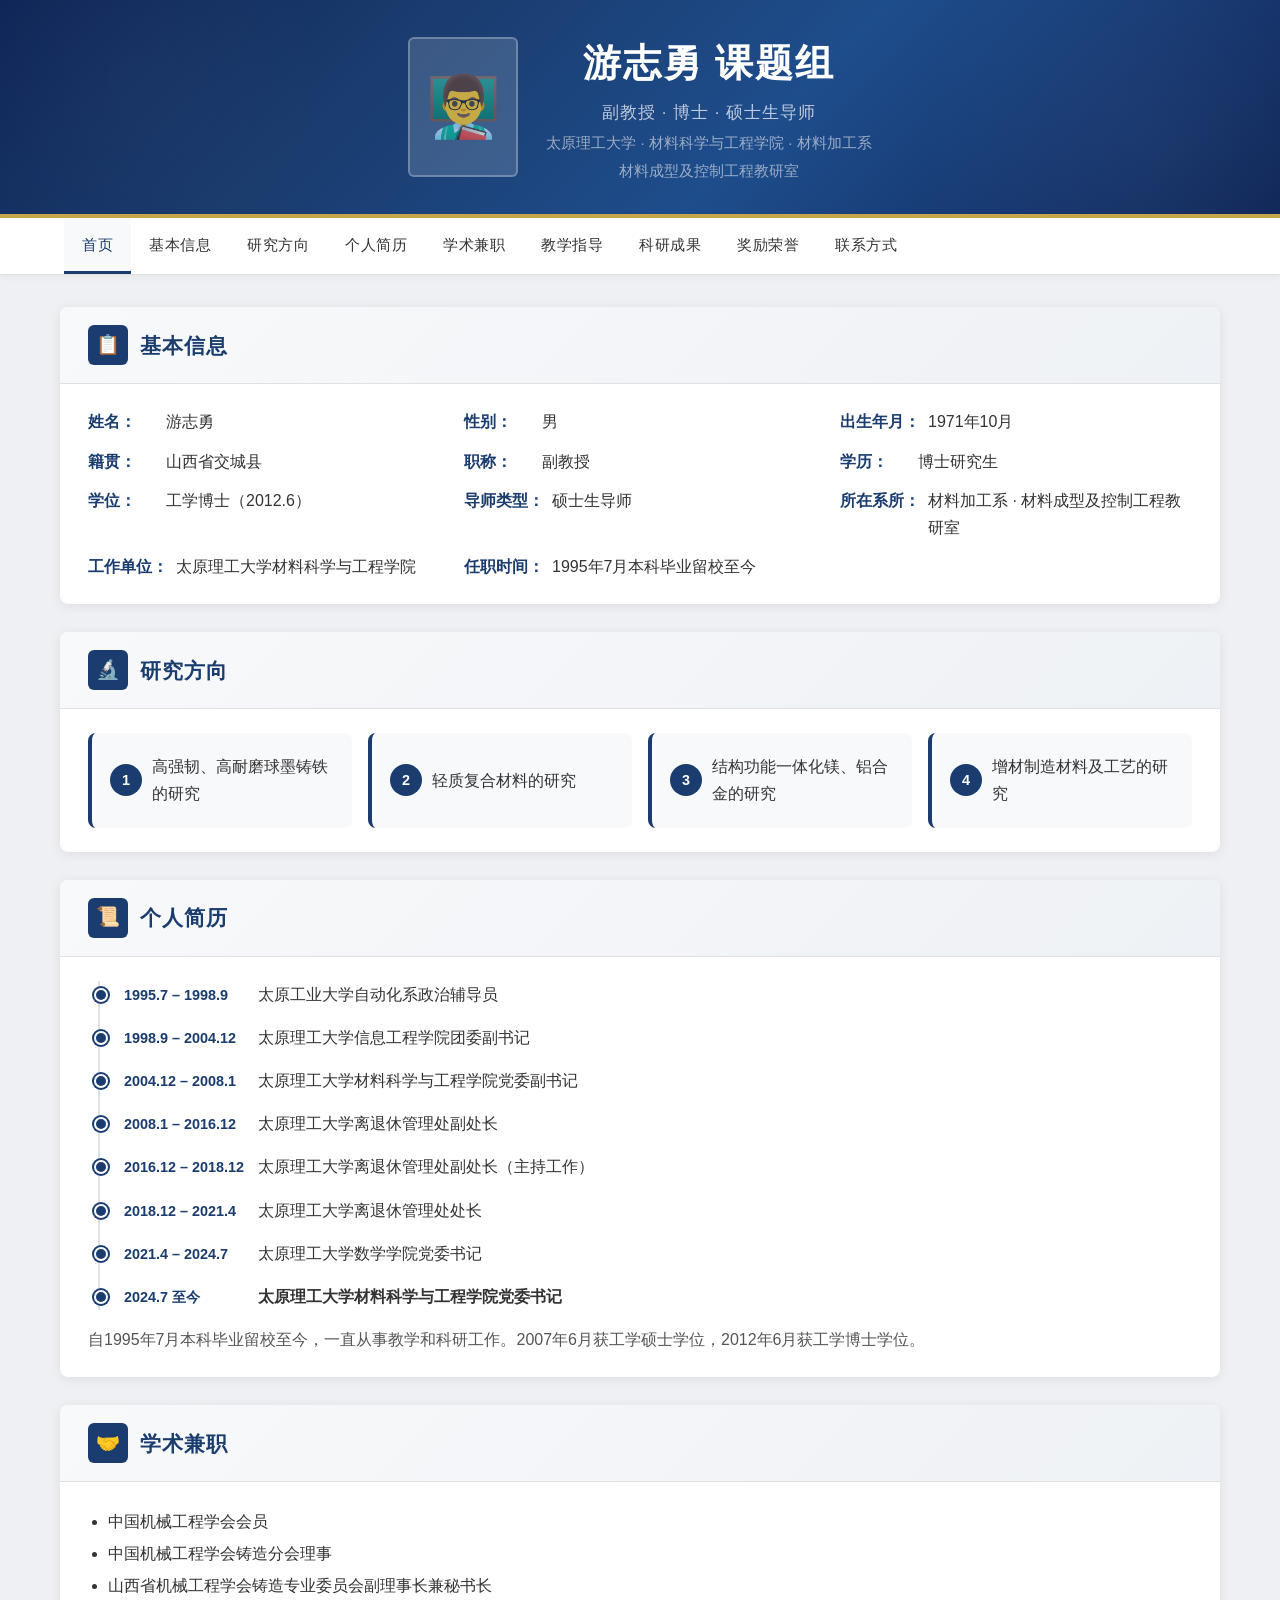
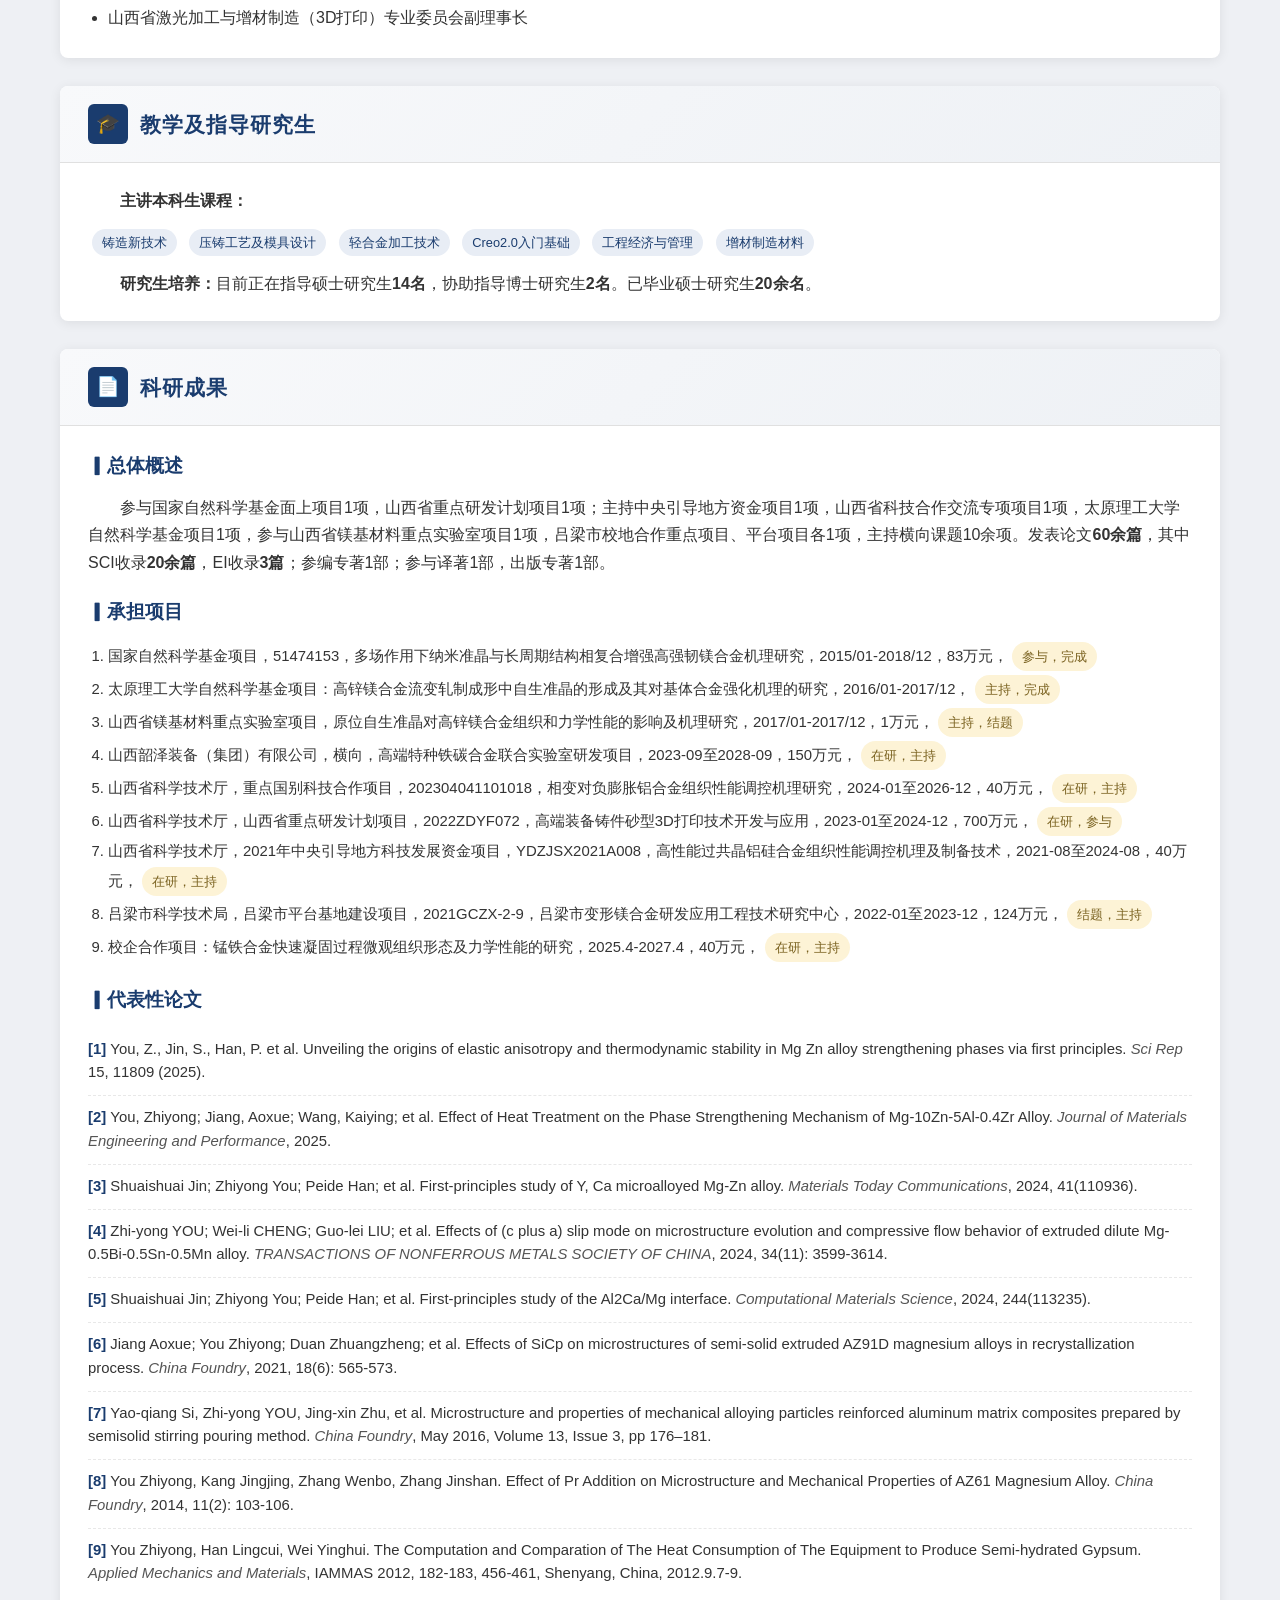
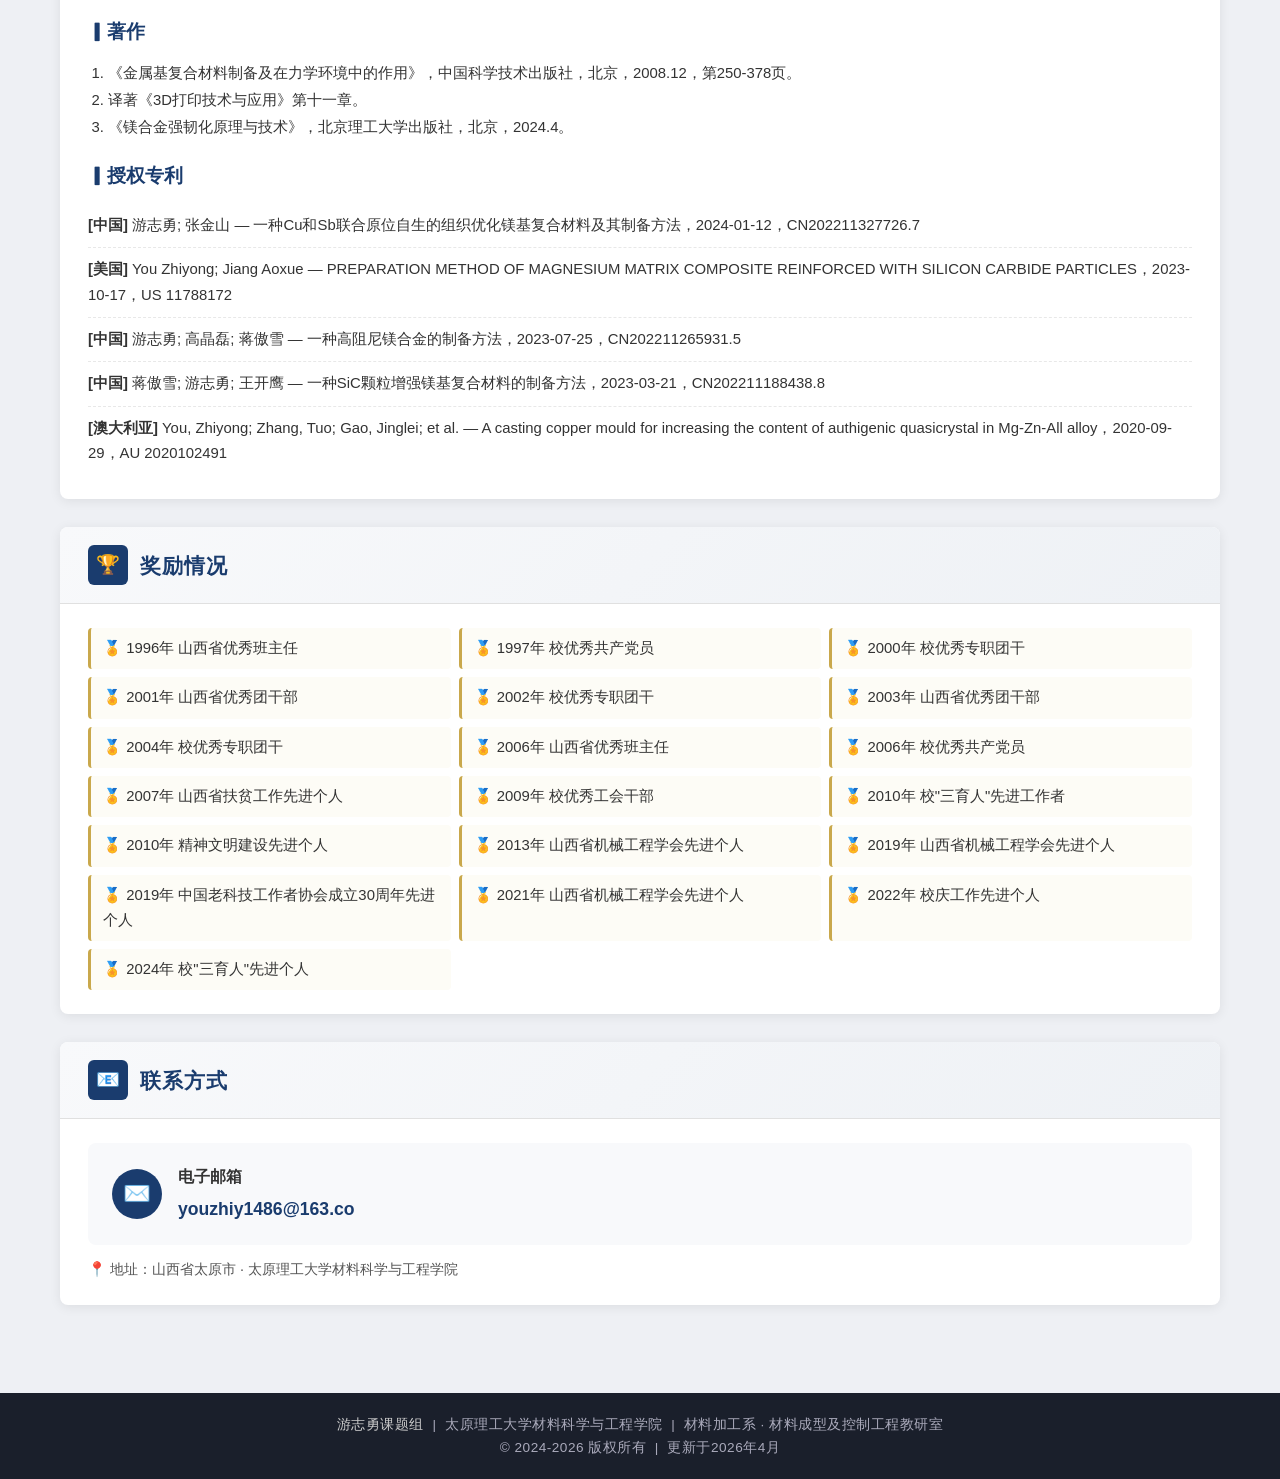
==== index.html @ 10d96816 "Create index.html" ====
<!DOCTYPE html>
<html lang="zh-CN">
<head>
    <meta charset="UTF-8">
    <meta name="viewport" content="width=device-width, initial-scale=1.0">
    <title>游志勇课题组 - 太原理工大学材料科学与工程学院</title>
    <style>
        :root {
            --primary: #1a3c6e;
            --primary-light: #2a5298;
            --accent: #c9a84c;
            --bg: #f5f5f0;
            --white: #ffffff;
            --text: #333333;
            --text-light: #555555;
            --border: #e0e0e0;
            --shadow: 0 2px 12px rgba(0, 0, 0, 0.08);
            --shadow-hover: 0 6px 24px rgba(0, 0, 0, 0.12);
            --radius: 8px;
            --transition: all 0.3s ease;
        }

        * {
            margin: 0;
            padding: 0;
            box-sizing: border-box;
        }

        body {
            font-family: "PingFang SC", "Microsoft YaHei", "Helvetica Neue", Arial, sans-serif;
            background-color: #eef0f4;
            color: var(--text);
            line-height: 1.7;
            min-height: 100vh;
        }

        /* ========== 顶部横幅 ========== */
        .top-banner {
            background: linear-gradient(135deg, #0f2557 0%, #1a3c6e 30%, #1e4d8c 60%, #0f2557 100%);
            color: white;
            padding: 0;
            position: relative;
            overflow: hidden;
            border-bottom: 4px solid var(--accent);
        }
        .top-banner::before {
            content: '';
            position: absolute;
            top: -50%;
            right: -10%;
            width: 500px;
            height: 500px;
            background: radial-gradient(circle, rgba(255, 255, 255, 0.03) 0%, transparent 70%);
            border-radius: 50%;
            pointer-events: none;
        }
        .top-banner::after {
            content: '';
            position: absolute;
            bottom: -30%;
            left: -5%;
            width: 400px;
            height: 400px;
            background: radial-gradient(circle, rgba(255, 255, 255, 0.02) 0%, transparent 70%);
            border-radius: 50%;
            pointer-events: none;
        }
        .banner-content {
            max-width: 1200px;
            margin: 0 auto;
            padding: 30px 40px;
            display: flex;
            align-items: center;
            gap: 28px;
            position: relative;
            z-index: 1;
            flex-wrap: wrap;
            justify-content: center;
            text-align: center;
        }
        .banner-avatar {
            width: 110px;
            height: 140px;
            border-radius: 6px;
            background: rgba(255, 255, 255, 0.15);
            display: flex;
            align-items: center;
            justify-content: center;
            font-size: 60px;
            flex-shrink: 0;
            border: 2px solid rgba(255, 255, 255, 0.25);
            color: rgba(255, 255, 255, 0.7);
            user-select: none;
        }
        .banner-text h1 {
            font-size: 2.4rem;
            font-weight: 700;
            letter-spacing: 2px;
            margin-bottom: 4px;
        }
        .banner-text .subtitle {
            font-size: 1.05rem;
            opacity: 0.9;
            letter-spacing: 1px;
            color: #d0d8e8;
        }
        .banner-text .affiliation {
            font-size: 0.95rem;
            opacity: 0.8;
            margin-top: 2px;
            color: #bcc5d6;
        }

        /* ========== 导航栏 ========== */
        .navbar {
            background: var(--white);
            border-bottom: 1px solid var(--border);
            position: sticky;
            top: 0;
            z-index: 1000;
            box-shadow: 0 1px 8px rgba(0, 0, 0, 0.06);
        }
        .navbar-inner {
            max-width: 1200px;
            margin: 0 auto;
            display: flex;
            flex-wrap: wrap;
            gap: 0;
            padding: 0 24px;
            overflow-x: auto;
            scrollbar-width: thin;
            -webkit-overflow-scrolling: touch;
        }
        .navbar a {
            display: inline-block;
            padding: 14px 18px;
            text-decoration: none;
            color: var(--text);
            font-size: 0.95rem;
            font-weight: 500;
            white-space: nowrap;
            border-bottom: 3px solid transparent;
            transition: var(--transition);
            letter-spacing: 0.5px;
        }
        .navbar a:hover,
        .navbar a.active {
            color: var(--primary);
            border-bottom-color: var(--primary);
            background: #f8f9fb;
        }

        /* ========== 主容器 ========== */
        .main-container {
            max-width: 1200px;
            margin: 0 auto;
            padding: 32px 20px 60px;
        }

        /* ========== 区块卡片 ========== */
        .section {
            background: var(--white);
            border-radius: var(--radius);
            box-shadow: var(--shadow);
            margin-bottom: 28px;
            overflow: hidden;
            transition: var(--transition);
        }
        .section:hover {
            box-shadow: var(--shadow-hover);
        }
        .section-header {
            background: linear-gradient(135deg, #f8f9fb 0%, #eef1f5 100%);
            padding: 18px 28px;
            border-bottom: 1px solid var(--border);
            display: flex;
            align-items: center;
            gap: 12px;
            cursor: default;
        }
        .section-header .icon-square {
            width: 40px;
            height: 40px;
            background: var(--primary);
            color: white;
            border-radius: 6px;
            display: flex;
            align-items: center;
            justify-content: center;
            font-size: 1.2rem;
            flex-shrink: 0;
        }
        .section-header h2 {
            font-size: 1.3rem;
            font-weight: 700;
            color: var(--primary);
            letter-spacing: 1px;
        }
        .section-body {
            padding: 24px 28px;
        }
        .section-body p {
            margin-bottom: 12px;
            text-indent: 2em;
        }
        .section-body p:last-child {
            margin-bottom: 0;
        }

        /* ========== 信息网格 ========== */
        .info-grid {
            display: grid;
            grid-template-columns: repeat(auto-fill, minmax(280px, 1fr));
            gap: 12px 24px;
        }
        .info-item {
            display: flex;
            gap: 8px;
            align-items: flex-start;
        }
        .info-item .label {
            font-weight: 600;
            color: var(--primary);
            white-space: nowrap;
            flex-shrink: 0;
            min-width: 70px;
        }
        .info-item .value {
            color: var(--text);
        }

        /* ========== 研究方向卡片 ========== */
        .research-list {
            display: grid;
            grid-template-columns: repeat(auto-fill, minmax(260px, 1fr));
            gap: 16px;
            list-style: none;
            padding-left: 0;
        }
        .research-list li {
            background: #f8f9fb;
            border-radius: var(--radius);
            padding: 20px 18px;
            border-left: 4px solid var(--primary);
            transition: var(--transition);
            font-weight: 500;
            display: flex;
            align-items: center;
            gap: 10px;
        }
        .research-list li:hover {
            background: #eef2f7;
            border-left-color: var(--accent);
            transform: translateY(-2px);
            box-shadow: 0 4px 12px rgba(0, 0, 0, 0.06);
        }
        .research-num {
            display: inline-flex;
            align-items: center;
            justify-content: center;
            width: 32px;
            height: 32px;
            background: var(--primary);
            color: white;
            border-radius: 50%;
            font-weight: 700;
            font-size: 0.9rem;
            flex-shrink: 0;
        }

        /* ========== 时间线 ========== */
        .timeline {
            position: relative;
            padding-left: 28px;
            list-style: none;
        }
        .timeline::before {
            content: '';
            position: absolute;
            left: 10px;
            top: 0;
            bottom: 0;
            width: 2px;
            background: #dde1e8;
        }
        .timeline li {
            position: relative;
            margin-bottom: 16px;
            padding-left: 8px;
        }
        .timeline li::before {
            content: '';
            position: absolute;
            left: -22px;
            top: 7px;
            width: 10px;
            height: 10px;
            background: var(--primary);
            border-radius: 50%;
            border: 2px solid white;
            box-shadow: 0 0 0 2px var(--primary);
        }
        .timeline .time-range {
            font-weight: 700;
            color: var(--primary);
            font-size: 0.9rem;
            min-width: 130px;
            display: inline-block;
        }

        /* ========== 标签 ========== */
        .tag {
            display: inline-block;
            background: #e8edf5;
            color: var(--primary);
            padding: 3px 10px;
            border-radius: 20px;
            font-size: 0.8rem;
            font-weight: 500;
            margin: 2px 4px;
            white-space: nowrap;
        }
        .tag-accent {
            background: #fdf3d6;
            color: #7a6220;
        }

        /* ========== 论文列表 ========== */
        .paper-list {
            list-style: none;
            padding-left: 0;
            counter-reset: paper;
        }
        .paper-list li {
            counter-increment: paper;
            padding: 10px 0;
            border-bottom: 1px dashed #e8e8e8;
            font-size: 0.93rem;
            line-height: 1.6;
        }
        .paper-list li::before {
            content: "[" counter(paper) "] ";
            font-weight: 700;
            color: var(--primary);
        }
        .paper-list li:last-child {
            border-bottom: none;
        }
        .paper-list .journal {
            font-style: italic;
            color: var(--text-light);
        }

        /* ========== 专利列表 ========== */
        .patent-list {
            list-style: none;
            padding-left: 0;
        }
        .patent-list li {
            padding: 9px 0;
            border-bottom: 1px dashed #e8e8e8;
            font-size: 0.93rem;
        }
        .patent-list li:last-child {
            border-bottom: none;
        }

        /* ========== 奖励网格 ========== */
        .award-grid {
            display: grid;
            grid-template-columns: repeat(auto-fill, minmax(300px, 1fr));
            gap: 8px;
            list-style: none;
            padding-left: 0;
        }
        .award-grid li {
            padding: 8px 12px;
            background: #fdfcf6;
            border-radius: 4px;
            border-left: 3px solid var(--accent);
            font-size: 0.93rem;
        }

        /* ========== 联系方式卡片 ========== */
        .contact-card {
            display: flex;
            align-items: center;
            gap: 16px;
            flex-wrap: wrap;
            background: #f8f9fb;
            padding: 20px 24px;
            border-radius: var(--radius);
        }
        .contact-icon {
            width: 50px;
            height: 50px;
            background: var(--primary);
            color: white;
            border-radius: 50%;
            display: flex;
            align-items: center;
            justify-content: center;
            font-size: 1.4rem;
            flex-shrink: 0;
        }
        .contact-email {
            font-size: 1.1rem;
            font-weight: 600;
            color: var(--primary);
            word-break: break-all;
        }

        /* ========== 页脚 ========== */
        .footer {
            background: #1a1f2b;
            color: #aab;
            text-align: center;
            padding: 20px;
            font-size: 0.85rem;
            letter-spacing: 0.5px;
        }
        .footer span {
            color: #ccc;
        }

        /* ========== 响应式 ========== */
        @media (max-width: 768px) {
            .banner-content {
                padding: 20px 16px;
                gap: 16px;
            }
            .banner-avatar {
                width: 80px;
                height: 100px;
                font-size: 40px;
            }
            .banner-text h1 {
                font-size: 1.6rem;
            }
            .banner-text .subtitle {
                font-size: 0.9rem;
            }
            .navbar a {
                padding: 10px 12px;
                font-size: 0.8rem;
            }
            .section-body {
                padding: 16px;
            }
            .section-header {
                padding: 14px 16px;
            }
            .section-header h2 {
                font-size: 1.1rem;
            }
            .info-grid {
                grid-template-columns: 1fr;
            }
            .research-list {
                grid-template-columns: 1fr;
            }
            .award-grid {
                grid-template-columns: 1fr;
            }
            .timeline .time-range {
                display: block;
                margin-bottom: 2px;
            }
            .main-container {
                padding: 20px 8px 40px;
            }
        }
    </style>
</head>
<body>

    <!-- ==================== 顶部横幅 ==================== -->
    <div class="top-banner">
        <div class="banner-content">
            <div class="banner-avatar" title="游志勇副教授">👨‍🏫</div>
            <div class="banner-text">
                <h1>游志勇 课题组</h1>
                <p class="subtitle">副教授 · 博士 · 硕士生导师</p>
                <p class="affiliation">太原理工大学 · 材料科学与工程学院 · 材料加工系</p>
                <p class="affiliation">材料成型及控制工程教研室</p>
            </div>
        </div>
    </div>

    <!-- ==================== 导航栏 ==================== -->
    <nav class="navbar" id="navbar">
        <div class="navbar-inner">
            <a href="#home" class="active">首页</a>
            <a href="#info">基本信息</a>
            <a href="#research">研究方向</a>
            <a href="#resume">个人简历</a>
            <a href="#academic">学术兼职</a>
            <a href="#teaching">教学指导</a>
            <a href="#achievements">科研成果</a>
            <a href="#awards">奖励荣誉</a>
            <a href="#contact">联系方式</a>
        </div>
    </nav>

    <!-- ==================== 主容器 ==================== -->
    <div class="main-container">

        <!-- 基本信息 -->
        <div class="section" id="info">
            <div class="section-header">
                <div class="icon-square">📋</div>
                <h2>基本信息</h2>
            </div>
            <div class="section-body">
                <div class="info-grid">
                    <div class="info-item"><span class="label">姓名：</span><span class="value">游志勇</span></div>
                    <div class="info-item"><span class="label">性别：</span><span class="value">男</span></div>
                    <div class="info-item"><span class="label">出生年月：</span><span class="value">1971年10月</span></div>
                    <div class="info-item"><span class="label">籍贯：</span><span class="value">山西省交城县</span></div>
                    <div class="info-item"><span class="label">职称：</span><span class="value">副教授</span></div>
                    <div class="info-item"><span class="label">学历：</span><span class="value">博士研究生</span></div>
                    <div class="info-item"><span class="label">学位：</span><span class="value">工学博士（2012.6）</span></div>
                    <div class="info-item"><span class="label">导师类型：</span><span class="value">硕士生导师</span></div>
                    <div class="info-item"><span class="label">所在系所：</span><span class="value">材料加工系 · 材料成型及控制工程教研室</span></div>
                    <div class="info-item"><span class="label">工作单位：</span><span class="value">太原理工大学材料科学与工程学院</span></div>
                    <div class="info-item"><span class="label">任职时间：</span><span class="value">1995年7月本科毕业留校至今</span></div>
                </div>
            </div>
        </div>

        <!-- 研究方向 -->
        <div class="section" id="research">
            <div class="section-header">
                <div class="icon-square">🔬</div>
                <h2>研究方向</h2>
            </div>
            <div class="section-body">
                <ul class="research-list">
                    <li><span class="research-num">1</span>高强韧、高耐磨球墨铸铁的研究</li>
                    <li><span class="research-num">2</span>轻质复合材料的研究</li>
                    <li><span class="research-num">3</span>结构功能一体化镁、铝合金的研究</li>
                    <li><span class="research-num">4</span>增材制造材料及工艺的研究</li>
                </ul>
            </div>
        </div>

        <!-- 个人简历 -->
        <div class="section" id="resume">
            <div class="section-header">
                <div class="icon-square">📜</div>
                <h2>个人简历</h2>
            </div>
            <div class="section-body">
                <ul class="timeline">
                    <li><span class="time-range">1995.7 – 1998.9</span> 太原工业大学自动化系政治辅导员</li>
                    <li><span class="time-range">1998.9 – 2004.12</span> 太原理工大学信息工程学院团委副书记</li>
                    <li><span class="time-range">2004.12 – 2008.1</span> 太原理工大学材料科学与工程学院党委副书记</li>
                    <li><span class="time-range">2008.1 – 2016.12</span> 太原理工大学离退休管理处副处长</li>
                    <li><span class="time-range">2016.12 – 2018.12</span> 太原理工大学离退休管理处副处长（主持工作）</li>
                    <li><span class="time-range">2018.12 – 2021.4</span> 太原理工大学离退休管理处处长</li>
                    <li><span class="time-range">2021.4 – 2024.7</span> 太原理工大学数学学院党委书记</li>
                    <li><span class="time-range">2024.7 至今</span> <strong>太原理工大学材料科学与工程学院党委书记</strong></li>
                </ul>
                <p style="margin-top:12px;text-indent:0;color:var(--text-light);">自1995年7月本科毕业留校至今，一直从事教学和科研工作。2007年6月获工学硕士学位，2012年6月获工学博士学位。</p>
            </div>
        </div>

        <!-- 学术兼职 -->
        <div class="section" id="academic">
            <div class="section-header">
                <div class="icon-square">🤝</div>
                <h2>学术兼职</h2>
            </div>
            <div class="section-body">
                <ul style="list-style:disc;padding-left:20px;line-height:2;">
                    <li>中国机械工程学会会员</li>
                    <li>中国机械工程学会铸造分会理事</li>
                    <li>山西省机械工程学会铸造专业委员会副理事长兼秘书长</li>
                    <li>山西省激光加工与增材制造（3D打印）专业委员会副理事长</li>
                </ul>
            </div>
        </div>

        <!-- 教学及指导研究生 -->
        <div class="section" id="teaching">
            <div class="section-header">
                <div class="icon-square">🎓</div>
                <h2>教学及指导研究生</h2>
            </div>
            <div class="section-body">
                <p><strong>主讲本科生课程：</strong></p>
                <p style="text-indent:0;">
                    <span class="tag">铸造新技术</span>
                    <span class="tag">压铸工艺及模具设计</span>
                    <span class="tag">轻合金加工技术</span>
                    <span class="tag">Creo2.0入门基础</span>
                    <span class="tag">工程经济与管理</span>
                    <span class="tag">增材制造材料</span>
                </p>
                <p style="margin-top:12px;"><strong>研究生培养：</strong>目前正在指导硕士研究生<strong>14名</strong>，协助指导博士研究生<strong>2名</strong>。已毕业硕士研究生<strong>20余名</strong>。</p>
            </div>
        </div>

        <!-- 科研成果 -->
        <div class="section" id="achievements">
            <div class="section-header">
                <div class="icon-square">📄</div>
                <h2>科研成果</h2>
            </div>
            <div class="section-body">

                <!-- 总体概述 -->
                <h3 style="color:var(--primary);margin-bottom:12px;">▎总体概述</h3>
                <p>参与国家自然科学基金面上项目1项，山西省重点研发计划项目1项；主持中央引导地方资金项目1项，山西省科技合作交流专项项目1项，太原理工大学自然科学基金项目1项，参与山西省镁基材料重点实验室项目1项，吕梁市校地合作重点项目、平台项目各1项，主持横向课题10余项。发表论文<strong>60余篇</strong>，其中SCI收录<strong>20余篇</strong>，EI收录<strong>3篇</strong>；参编专著1部；参与译著1部，出版专著1部。</p>

                <!-- 承担项目 -->
                <h3 style="color:var(--primary);margin-top:20px;margin-bottom:12px;">▎承担项目</h3>
                <ol style="padding-left:20px;line-height:1.8;font-size:0.93rem;">
                    <li>国家自然科学基金项目，51474153，多场作用下纳米准晶与长周期结构相复合增强高强韧镁合金机理研究，2015/01-2018/12，83万元，<span class="tag tag-accent">参与，完成</span></li>
                    <li>太原理工大学自然科学基金项目：高锌镁合金流变轧制成形中自生准晶的形成及其对基体合金强化机理的研究，2016/01-2017/12，<span class="tag tag-accent">主持，完成</span></li>
                    <li>山西省镁基材料重点实验室项目，原位自生准晶对高锌镁合金组织和力学性能的影响及机理研究，2017/01-2017/12，1万元，<span class="tag tag-accent">主持，结题</span></li>
                    <li>山西韶泽装备（集团）有限公司，横向，高端特种铁碳合金联合实验室研发项目，2023-09至2028-09，150万元，<span class="tag tag-accent">在研，主持</span></li>
                    <li>山西省科学技术厅，重点国别科技合作项目，202304041101018，相变对负膨胀铝合金组织性能调控机理研究，2024-01至2026-12，40万元，<span class="tag tag-accent">在研，主持</span></li>
                    <li>山西省科学技术厅，山西省重点研发计划项目，2022ZDYF072，高端装备铸件砂型3D打印技术开发与应用，2023-01至2024-12，700万元，<span class="tag tag-accent">在研，参与</span></li>
                    <li>山西省科学技术厅，2021年中央引导地方科技发展资金项目，YDZJSX2021A008，高性能过共晶铝硅合金组织性能调控机理及制备技术，2021-08至2024-08，40万元，<span class="tag tag-accent">在研，主持</span></li>
                    <li>吕梁市科学技术局，吕梁市平台基地建设项目，2021GCZX-2-9，吕梁市变形镁合金研发应用工程技术研究中心，2022-01至2023-12，124万元，<span class="tag tag-accent">结题，主持</span></li>
                    <li>校企合作项目：锰铁合金快速凝固过程微观组织形态及力学性能的研究，2025.4-2027.4，40万元，<span class="tag tag-accent">在研，主持</span></li>
                </ol>

                <!-- 代表性论文 -->
                <h3 style="color:var(--primary);margin-top:20px;margin-bottom:12px;">▎代表性论文</h3>
                <ol class="paper-list">
                    <li>You, Z., Jin, S., Han, P. et al. Unveiling the origins of elastic anisotropy and thermodynamic stability in Mg Zn alloy strengthening phases via first principles. <span class="journal">Sci Rep</span> 15, 11809 (2025).</li>
                    <li>You, Zhiyong; Jiang, Aoxue; Wang, Kaiying; et al. Effect of Heat Treatment on the Phase Strengthening Mechanism of Mg-10Zn-5Al-0.4Zr Alloy. <span class="journal">Journal of Materials Engineering and Performance</span>, 2025.</li>
                    <li>Shuaishuai Jin; Zhiyong You; Peide Han; et al. First-principles study of Y, Ca microalloyed Mg-Zn alloy. <span class="journal">Materials Today Communications</span>, 2024, 41(110936).</li>
                    <li>Zhi-yong YOU; Wei-li CHENG; Guo-lei LIU; et al. Effects of (c plus a) slip mode on microstructure evolution and compressive flow behavior of extruded dilute Mg-0.5Bi-0.5Sn-0.5Mn alloy. <span class="journal">TRANSACTIONS OF NONFERROUS METALS SOCIETY OF CHINA</span>, 2024, 34(11): 3599-3614.</li>
                    <li>Shuaishuai Jin; Zhiyong You; Peide Han; et al. First-principles study of the Al2Ca/Mg interface. <span class="journal">Computational Materials Science</span>, 2024, 244(113235).</li>
                    <li>Jiang Aoxue; You Zhiyong; Duan Zhuangzheng; et al. Effects of SiCp on microstructures of semi-solid extruded AZ91D magnesium alloys in recrystallization process. <span class="journal">China Foundry</span>, 2021, 18(6): 565-573.</li>
                    <li>Yao-qiang Si, Zhi-yong YOU, Jing-xin Zhu, et al. Microstructure and properties of mechanical alloying particles reinforced aluminum matrix composites prepared by semisolid stirring pouring method. <span class="journal">China Foundry</span>, May 2016, Volume 13, Issue 3, pp 176–181.</li>
                    <li>You Zhiyong, Kang Jingjing, Zhang Wenbo, Zhang Jinshan. Effect of Pr Addition on Microstructure and Mechanical Properties of AZ61 Magnesium Alloy. <span class="journal">China Foundry</span>, 2014, 11(2): 103-106.</li>
                    <li>You Zhiyong, Han Lingcui, Wei Yinghui. The Computation and Comparation of The Heat Consumption of The Equipment to Produce Semi-hydrated Gypsum. <span class="journal">Applied Mechanics and Materials</span>, IAMMAS 2012, 182-183, 456-461, Shenyang, China, 2012.9.7-9.</li>
                </ol>

                <!-- 著作 -->
                <h3 style="color:var(--primary);margin-top:20px;margin-bottom:12px;">▎著作</h3>
                <ol style="padding-left:20px;line-height:1.8;font-size:0.93rem;">
                    <li>《金属基复合材料制备及在力学环境中的作用》，中国科学技术出版社，北京，2008.12，第250-378页。</li>
                    <li>译著《3D打印技术与应用》第十一章。</li>
                    <li>《镁合金强韧化原理与技术》，北京理工大学出版社，北京，2024.4。</li>
                </ol>

                <!-- 授权专利 -->
                <h3 style="color:var(--primary);margin-top:20px;margin-bottom:12px;">▎授权专利</h3>
                <ol class="patent-list">
                    <li><strong>[中国]</strong> 游志勇; 张金山 — 一种Cu和Sb联合原位自生的组织优化镁基复合材料及其制备方法，2024-01-12，CN202211327726.7</li>
                    <li><strong>[美国]</strong> You Zhiyong; Jiang Aoxue — PREPARATION METHOD OF MAGNESIUM MATRIX COMPOSITE REINFORCED WITH SILICON CARBIDE PARTICLES，2023-10-17，US 11788172</li>
                    <li><strong>[中国]</strong> 游志勇; 高晶磊; 蒋傲雪 — 一种高阻尼镁合金的制备方法，2023-07-25，CN202211265931.5</li>
                    <li><strong>[中国]</strong> 蒋傲雪; 游志勇; 王开鹰 — 一种SiC颗粒增强镁基复合材料的制备方法，2023-03-21，CN202211188438.8</li>
                    <li><strong>[澳大利亚]</strong> You, Zhiyong; Zhang, Tuo; Gao, Jinglei; et al. — A casting copper mould for increasing the content of authigenic quasicrystal in Mg-Zn-All alloy，2020-09-29，AU 2020102491</li>
                </ol>
            </div>
        </div>

        <!-- 奖励情况 -->
        <div class="section" id="awards">
            <div class="section-header">
                <div class="icon-square">🏆</div>
                <h2>奖励情况</h2>
            </div>
            <div class="section-body">
                <ul class="award-grid">
                    <li>🏅 1996年 山西省优秀班主任</li>
                    <li>🏅 1997年 校优秀共产党员</li>
                    <li>🏅 2000年 校优秀专职团干</li>
                    <li>🏅 2001年 山西省优秀团干部</li>
                    <li>🏅 2002年 校优秀专职团干</li>
                    <li>🏅 2003年 山西省优秀团干部</li>
                    <li>🏅 2004年 校优秀专职团干</li>
                    <li>🏅 2006年 山西省优秀班主任</li>
                    <li>🏅 2006年 校优秀共产党员</li>
                    <li>🏅 2007年 山西省扶贫工作先进个人</li>
                    <li>🏅 2009年 校优秀工会干部</li>
                    <li>🏅 2010年 校"三育人"先进工作者</li>
                    <li>🏅 2010年 精神文明建设先进个人</li>
                    <li>🏅 2013年 山西省机械工程学会先进个人</li>
                    <li>🏅 2019年 山西省机械工程学会先进个人</li>
                    <li>🏅 2019年 中国老科技工作者协会成立30周年先进个人</li>
                    <li>🏅 2021年 山西省机械工程学会先进个人</li>
                    <li>🏅 2022年 校庆工作先进个人</li>
                    <li>🏅 2024年 校"三育人"先进个人</li>
                </ul>
            </div>
        </div>

        <!-- 联系方式 -->
        <div class="section" id="contact">
            <div class="section-header">
                <div class="icon-square">📧</div>
                <h2>联系方式</h2>
            </div>
            <div class="section-body">
                <div class="contact-card">
                    <div class="contact-icon">✉️</div>
                    <div>
                        <p style="text-indent:0;margin-bottom:4px;font-weight:600;">电子邮箱</p>
                        <p class="contact-email" style="text-indent:0;">youzhiy1486@163.co</p>
                    </div>
                </div>
                <p style="margin-top:12px;text-indent:0;color:var(--text-light);font-size:0.9rem;">
                    📍 地址：山西省太原市 · 太原理工大学材料科学与工程学院
                </p>
            </div>
        </div>

    </div>

    <!-- ==================== 页脚 ==================== -->
    <div class="footer">
        <span>游志勇课题组</span> &nbsp;|&nbsp; 太原理工大学材料科学与工程学院 &nbsp;|&nbsp; 材料加工系 · 材料成型及控制工程教研室
        <br>© 2024-2026 版权所有 &nbsp;|&nbsp; 更新于2026年4月
    </div>

    <!-- ==================== 导航高亮脚本 ==================== -->
    <script>
        // 监听滚动，高亮当前导航项
        const sections = document.querySelectorAll('.section[id]');
        const navLinks = document.querySelectorAll('.navbar a');

        function updateActiveNav() {
            let scrollPos = window.scrollY + 120;
            let currentId = '';
            sections.forEach(section => {
                const top = section.offsetTop;
                const height = section.offsetHeight;
                if (scrollPos >= top && scrollPos < top + height) {
                    currentId = section.getAttribute('id');
                }
            });
            navLinks.forEach(link => {
                link.classList.remove('active');
                if (link.getAttribute('href') === '#' + currentId) {
                    link.classList.add('active');
                }
            });
            // 首页特殊处理
            if (!currentId && window.scrollY < 200) {
                navLinks.forEach(link => link.classList.remove('active'));
                const homeLink = document.querySelector('.navbar a[href="#home"]');
                if (homeLink) homeLink.classList.add('active');
            }
        }

        window.addEventListener('scroll', updateActiveNav);
        // 点击导航平滑滚动
        navLinks.forEach(link => {
            link.addEventListener('click', function(e) {
                e.preventDefault();
                const targetId = this.getAttribute('href').substring(1);
                const target = document.getElementById(targetId);
                if (target) {
                    window.scrollTo({
                        top: target.offsetTop - 70,
                        behavior: 'smooth'
                    });
                }
            });
        });
        updateActiveNav();
    </script>

</body>
</html>
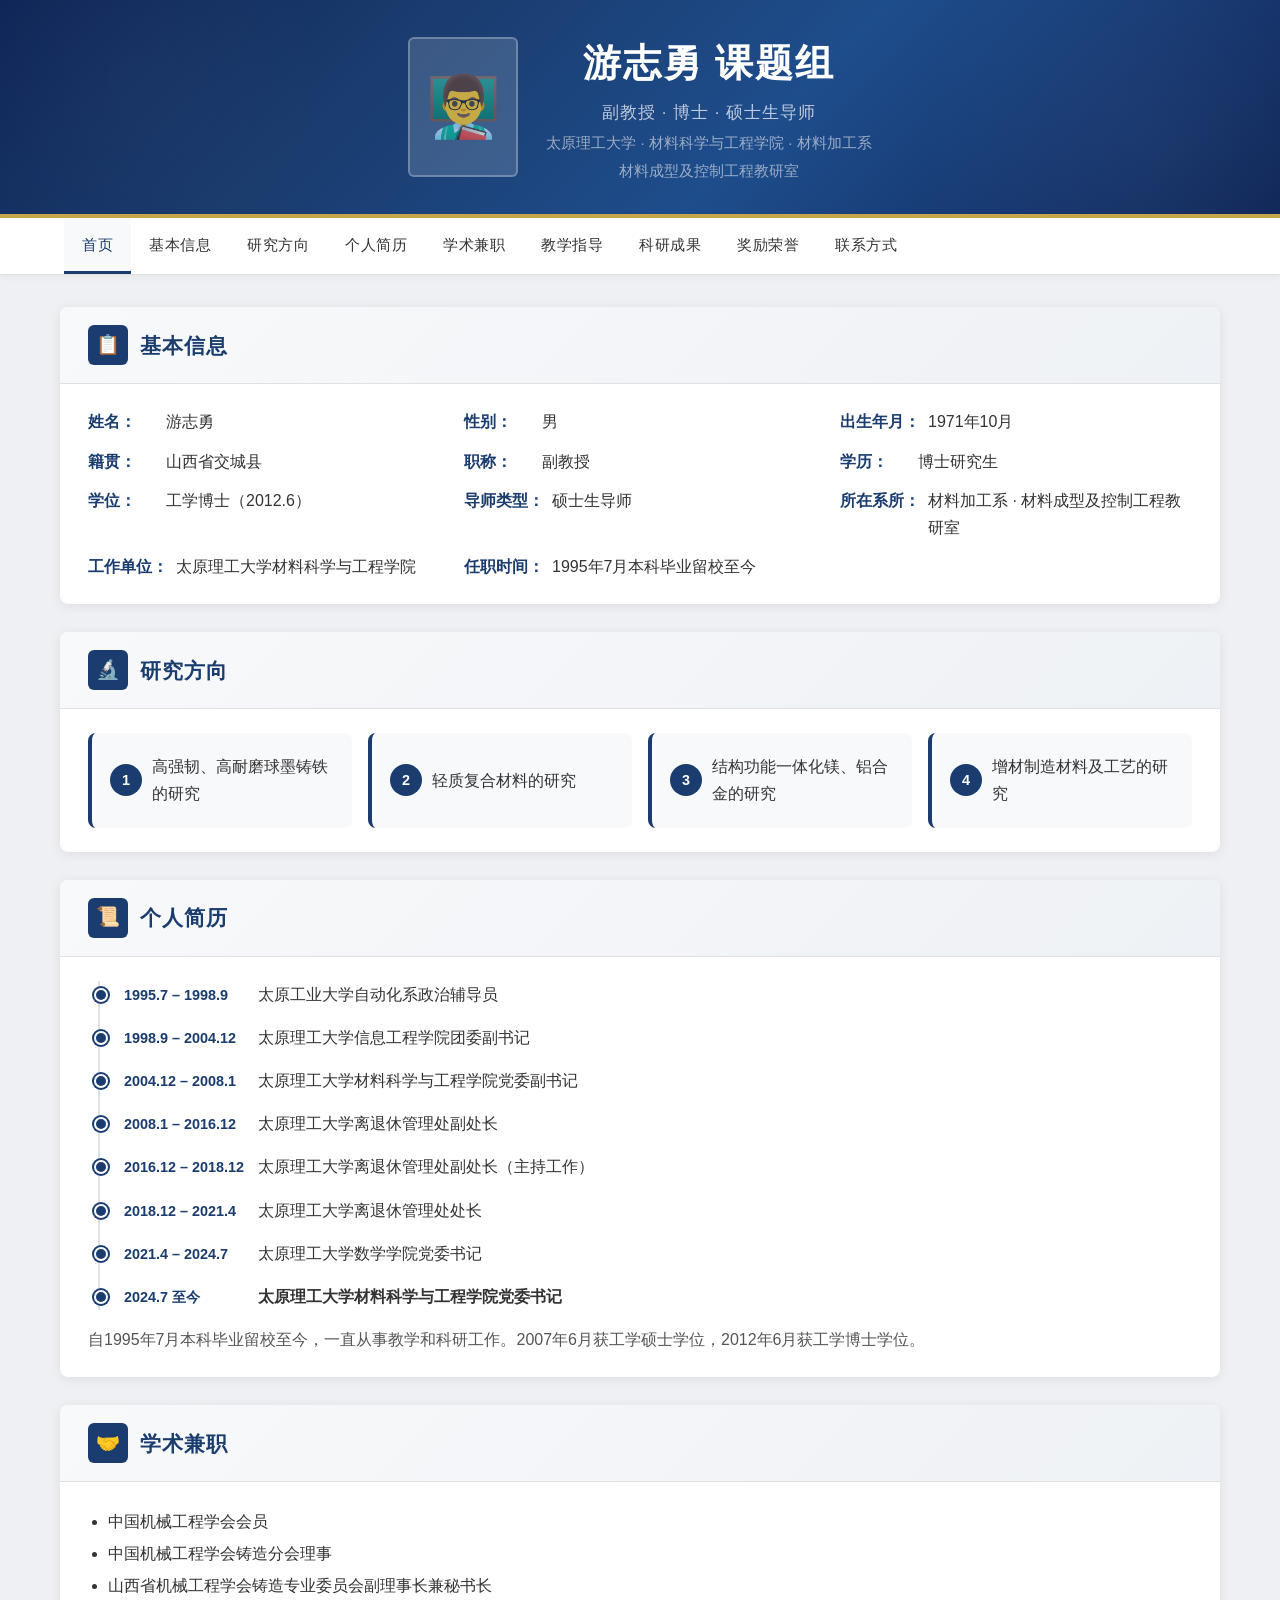
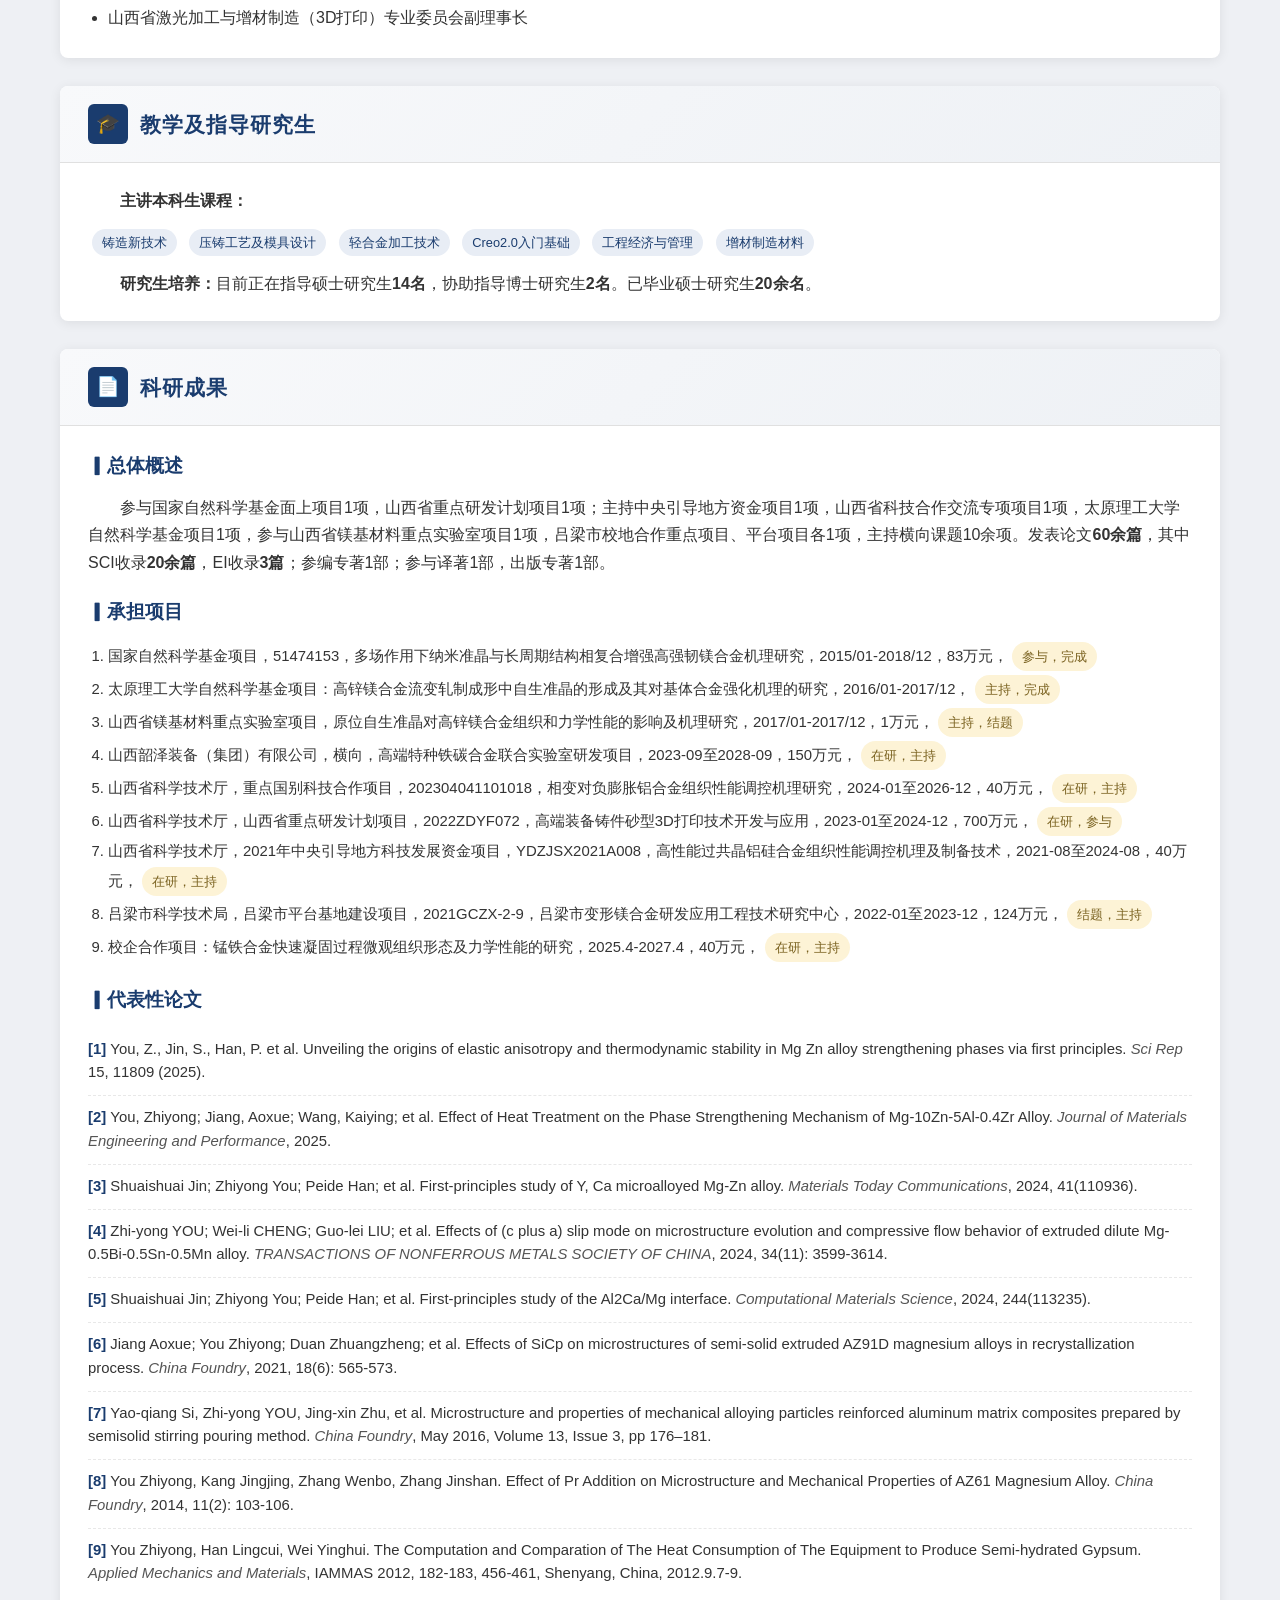
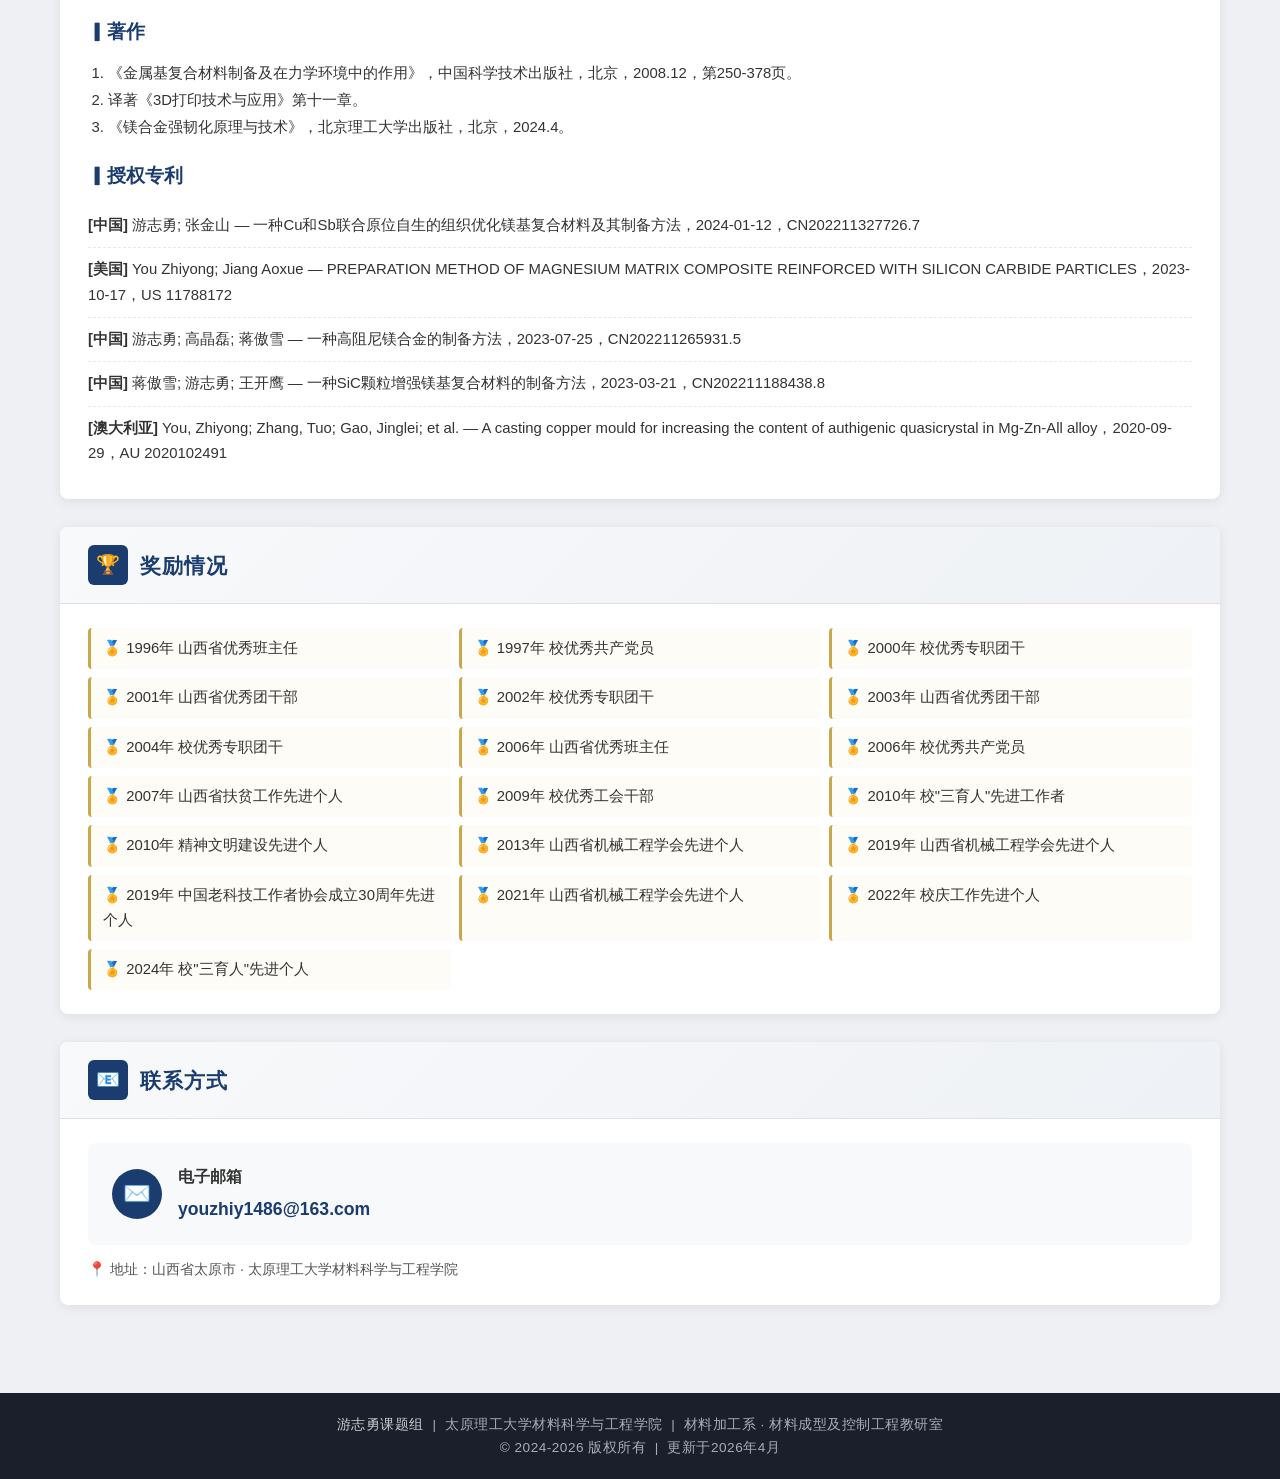
==== commit 5fe497ab: "Update index.html" ====
--- a/index.html
+++ b/index.html
@@ -703,7 +703,7 @@
                     <div class="contact-icon">✉️</div>
                     <div>
                         <p style="text-indent:0;margin-bottom:4px;font-weight:600;">电子邮箱</p>
-                        <p class="contact-email" style="text-indent:0;">youzhiy1486@163.co</p>
+                        <p class="contact-email" style="text-indent:0;">youzhiy1486@163.com</p>
                     </div>
                 </div>
                 <p style="margin-top:12px;text-indent:0;color:var(--text-light);font-size:0.9rem;">
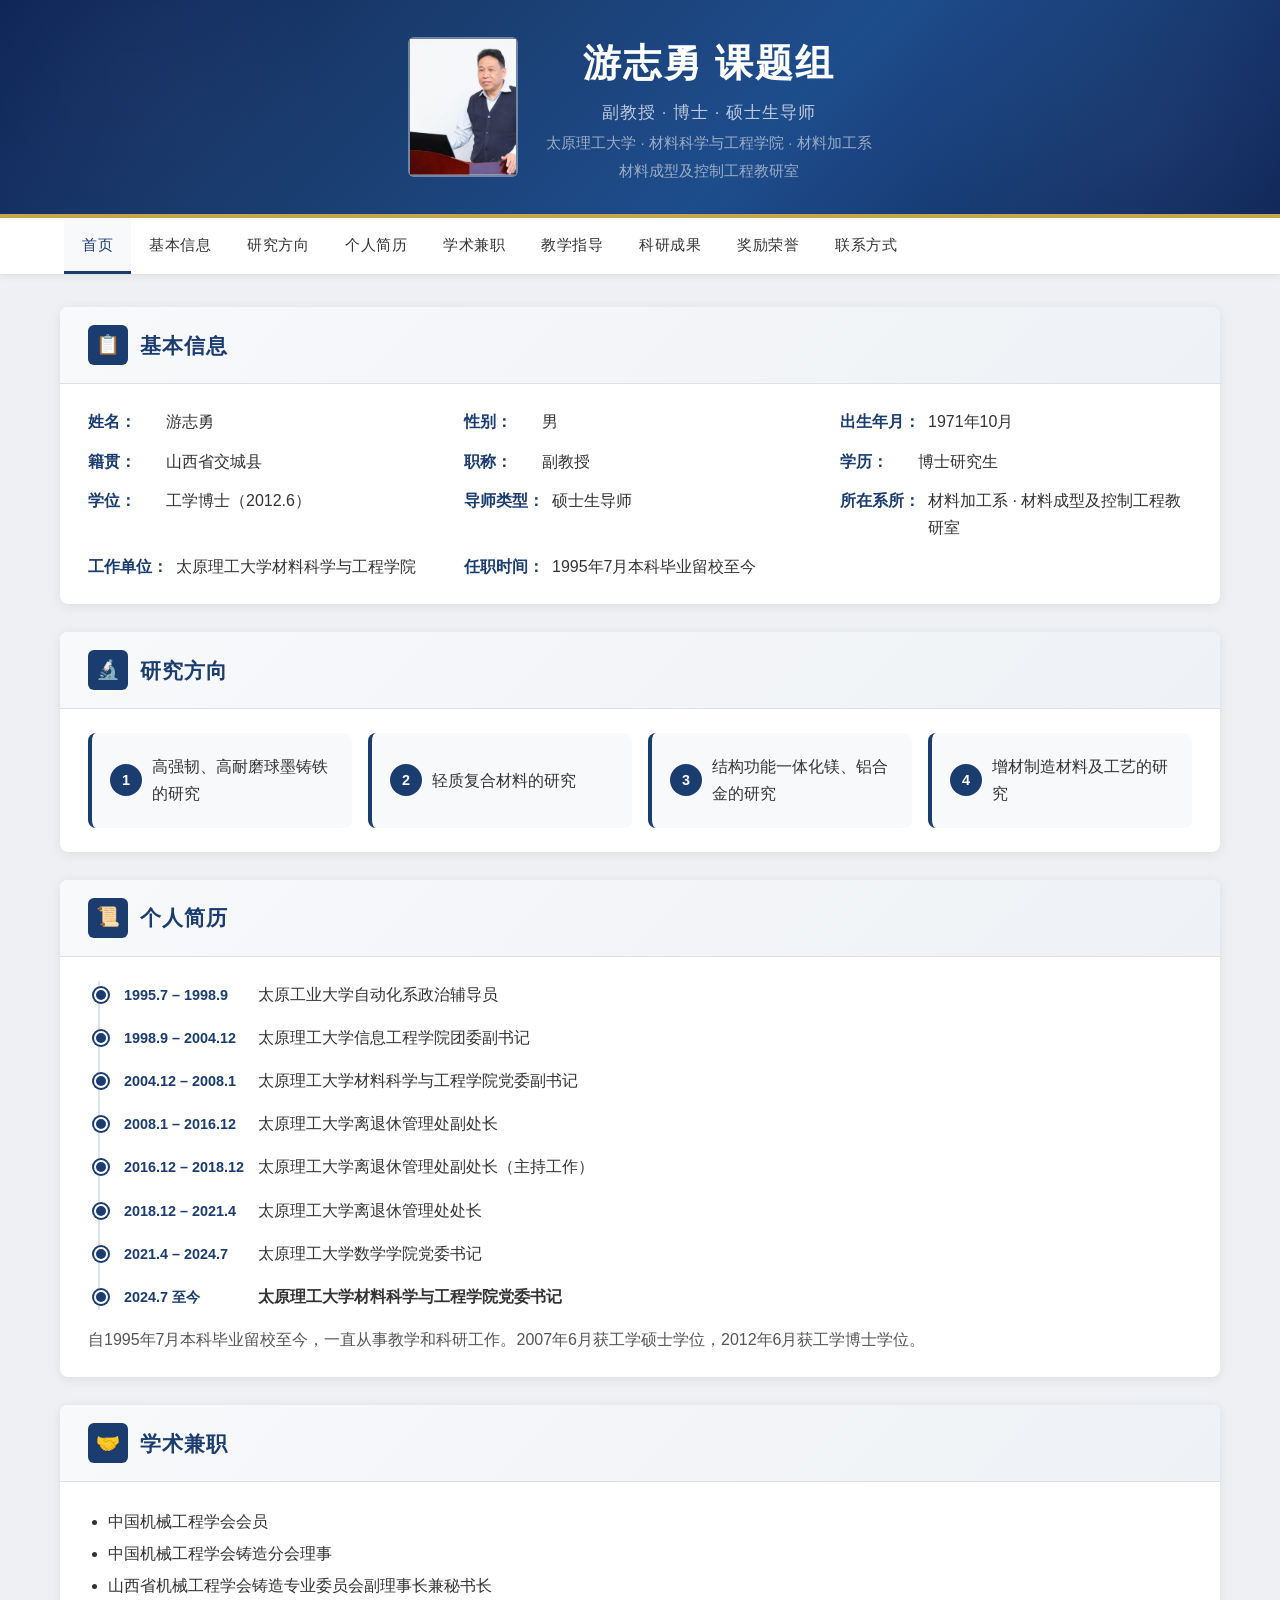
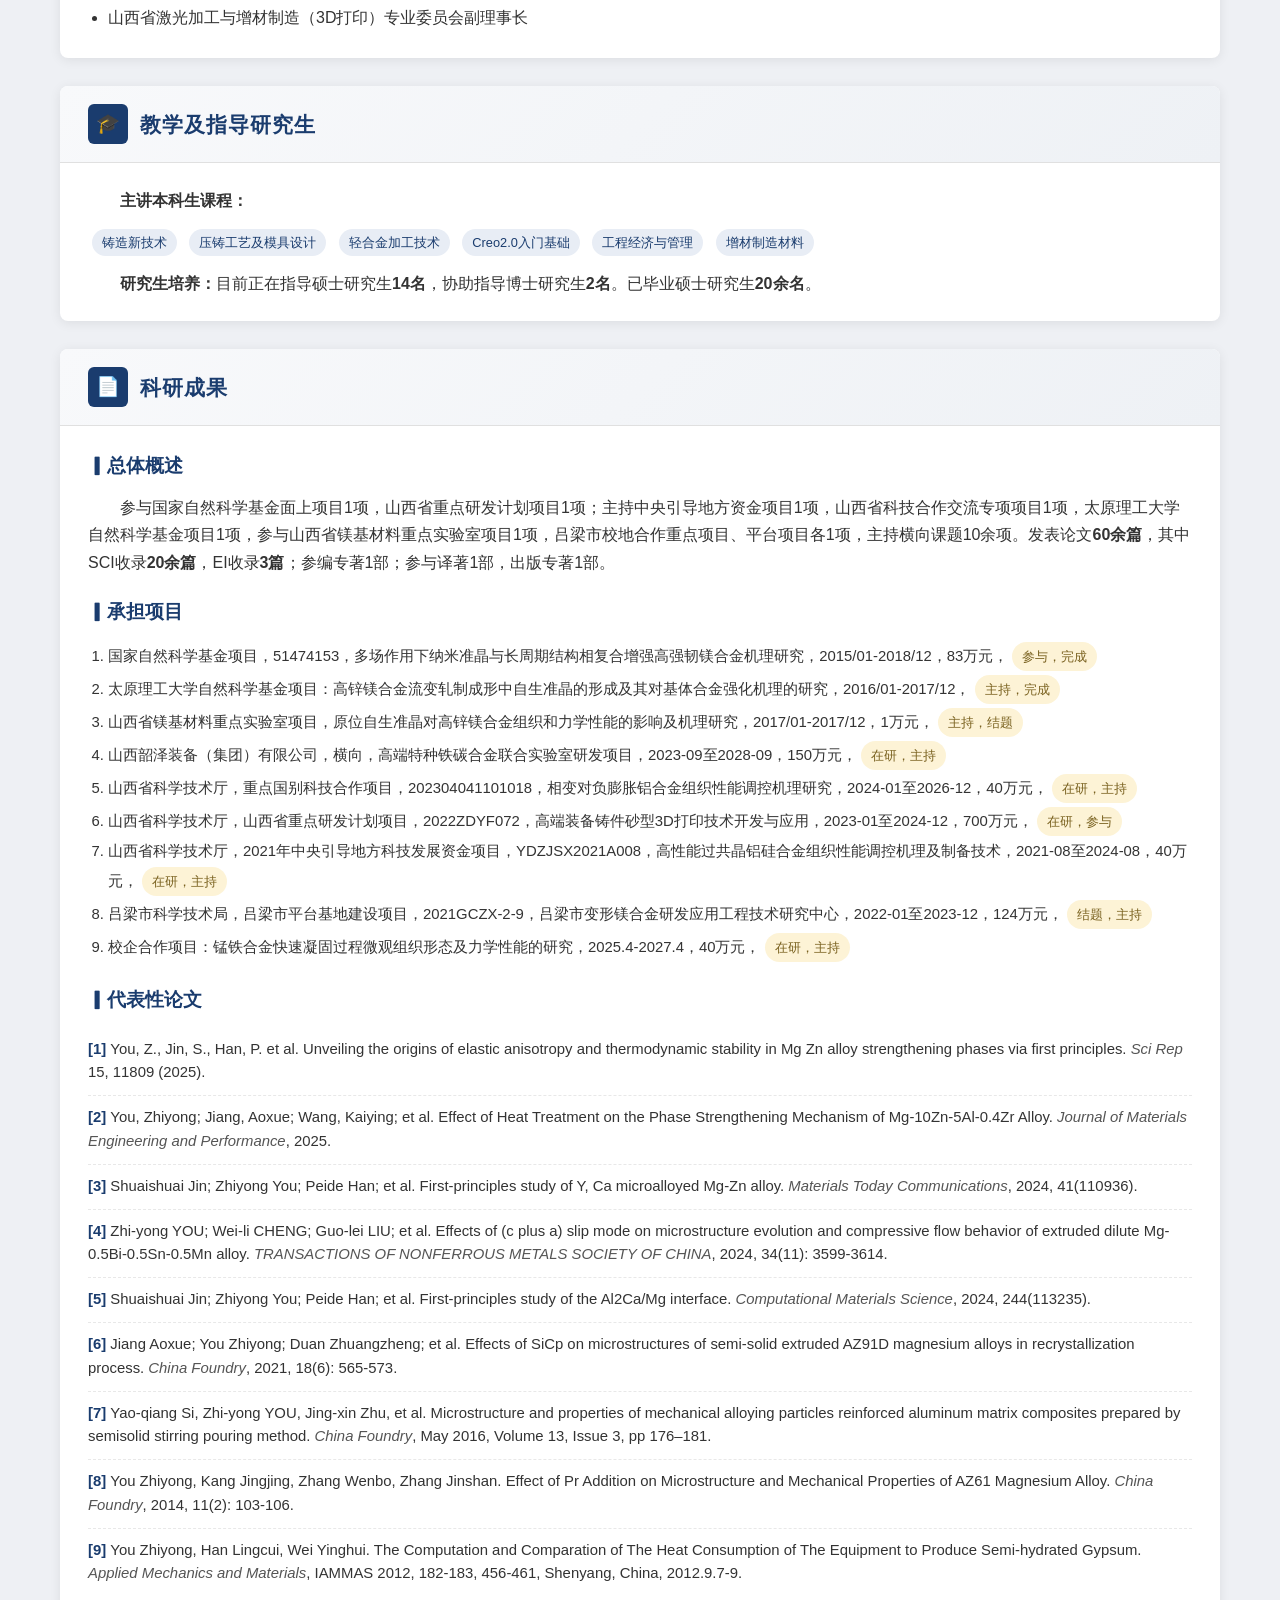
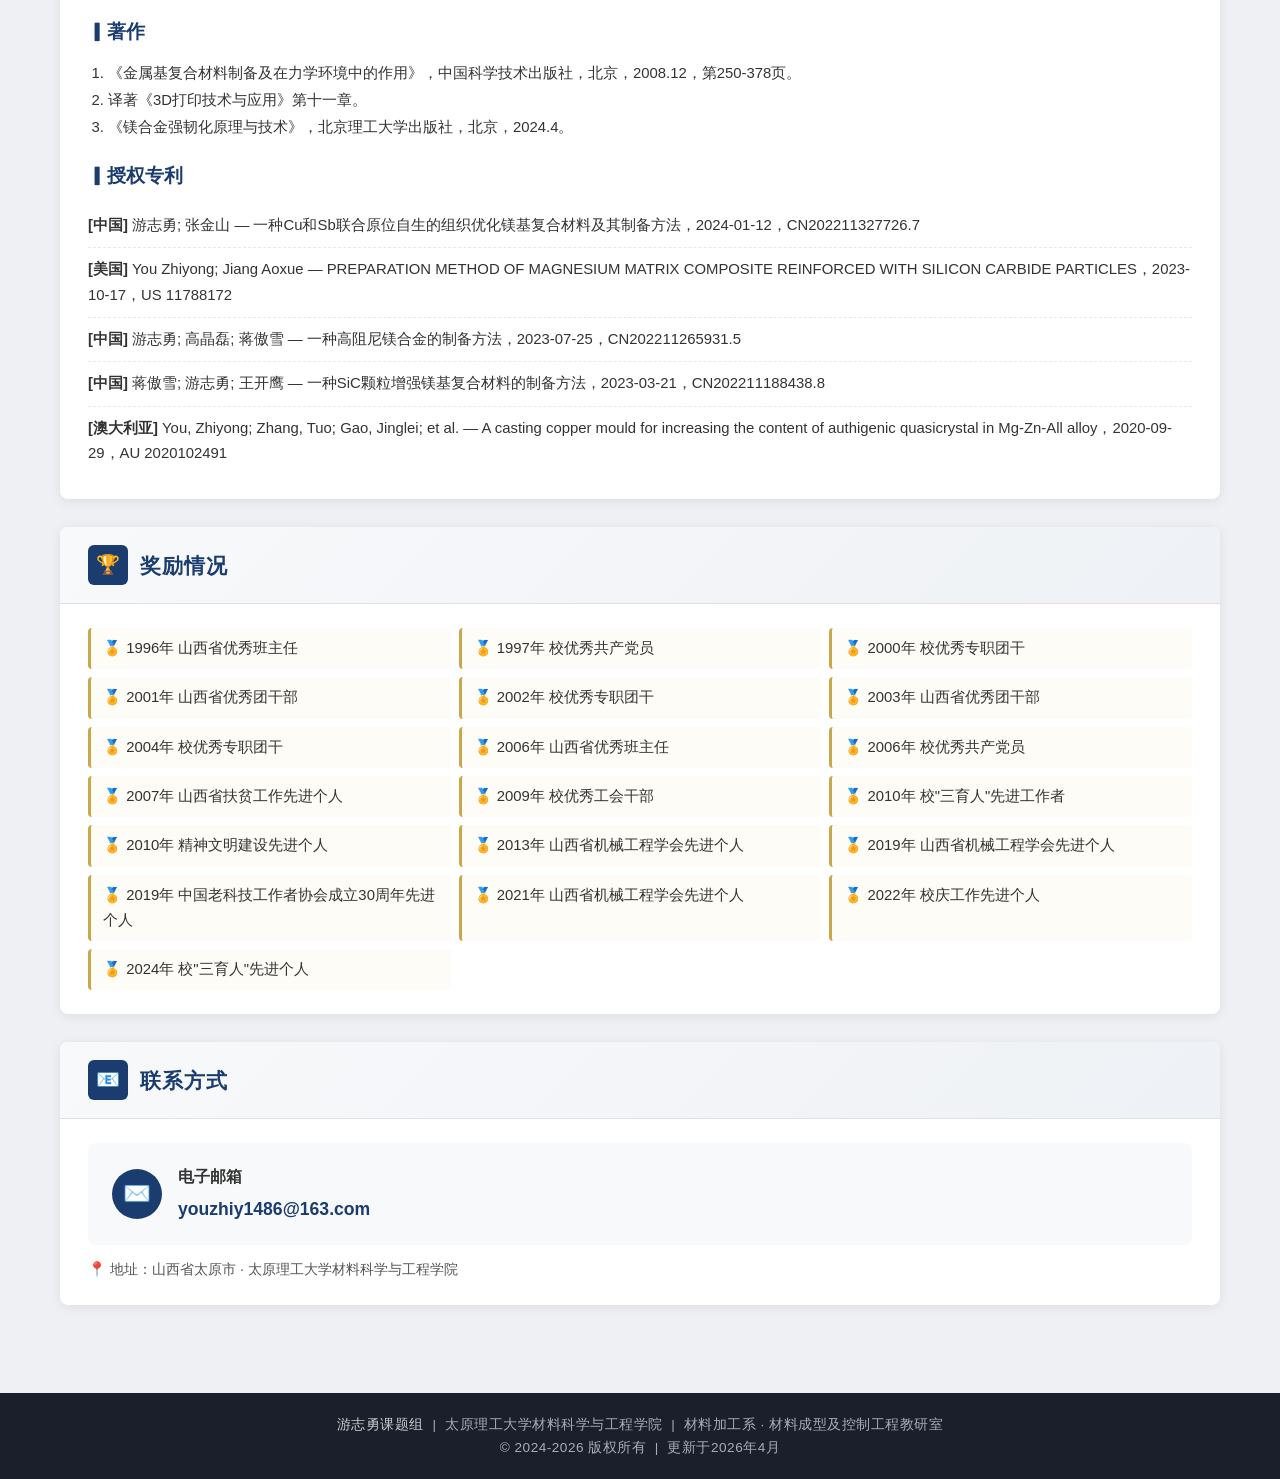
==== commit c73d4a02: "Update index.html" ====
--- a/index.html
+++ b/index.html
@@ -477,7 +477,9 @@
     <!-- ==================== 顶部横幅 ==================== -->
     <div class="top-banner">
         <div class="banner-content">
-            <div class="banner-avatar" title="游志勇副教授">👨‍🏫</div>
+            <div class="banner-avatar" title="游志勇副教授">
+    <img src="youzhiyong.jpg" alt="游志勇老师照片" style="width:100%; height:100%; object-fit: cover; display: block;">
+</div>
             <div class="banner-text">
                 <h1>游志勇 课题组</h1>
                 <p class="subtitle">副教授 · 博士 · 硕士生导师</p>
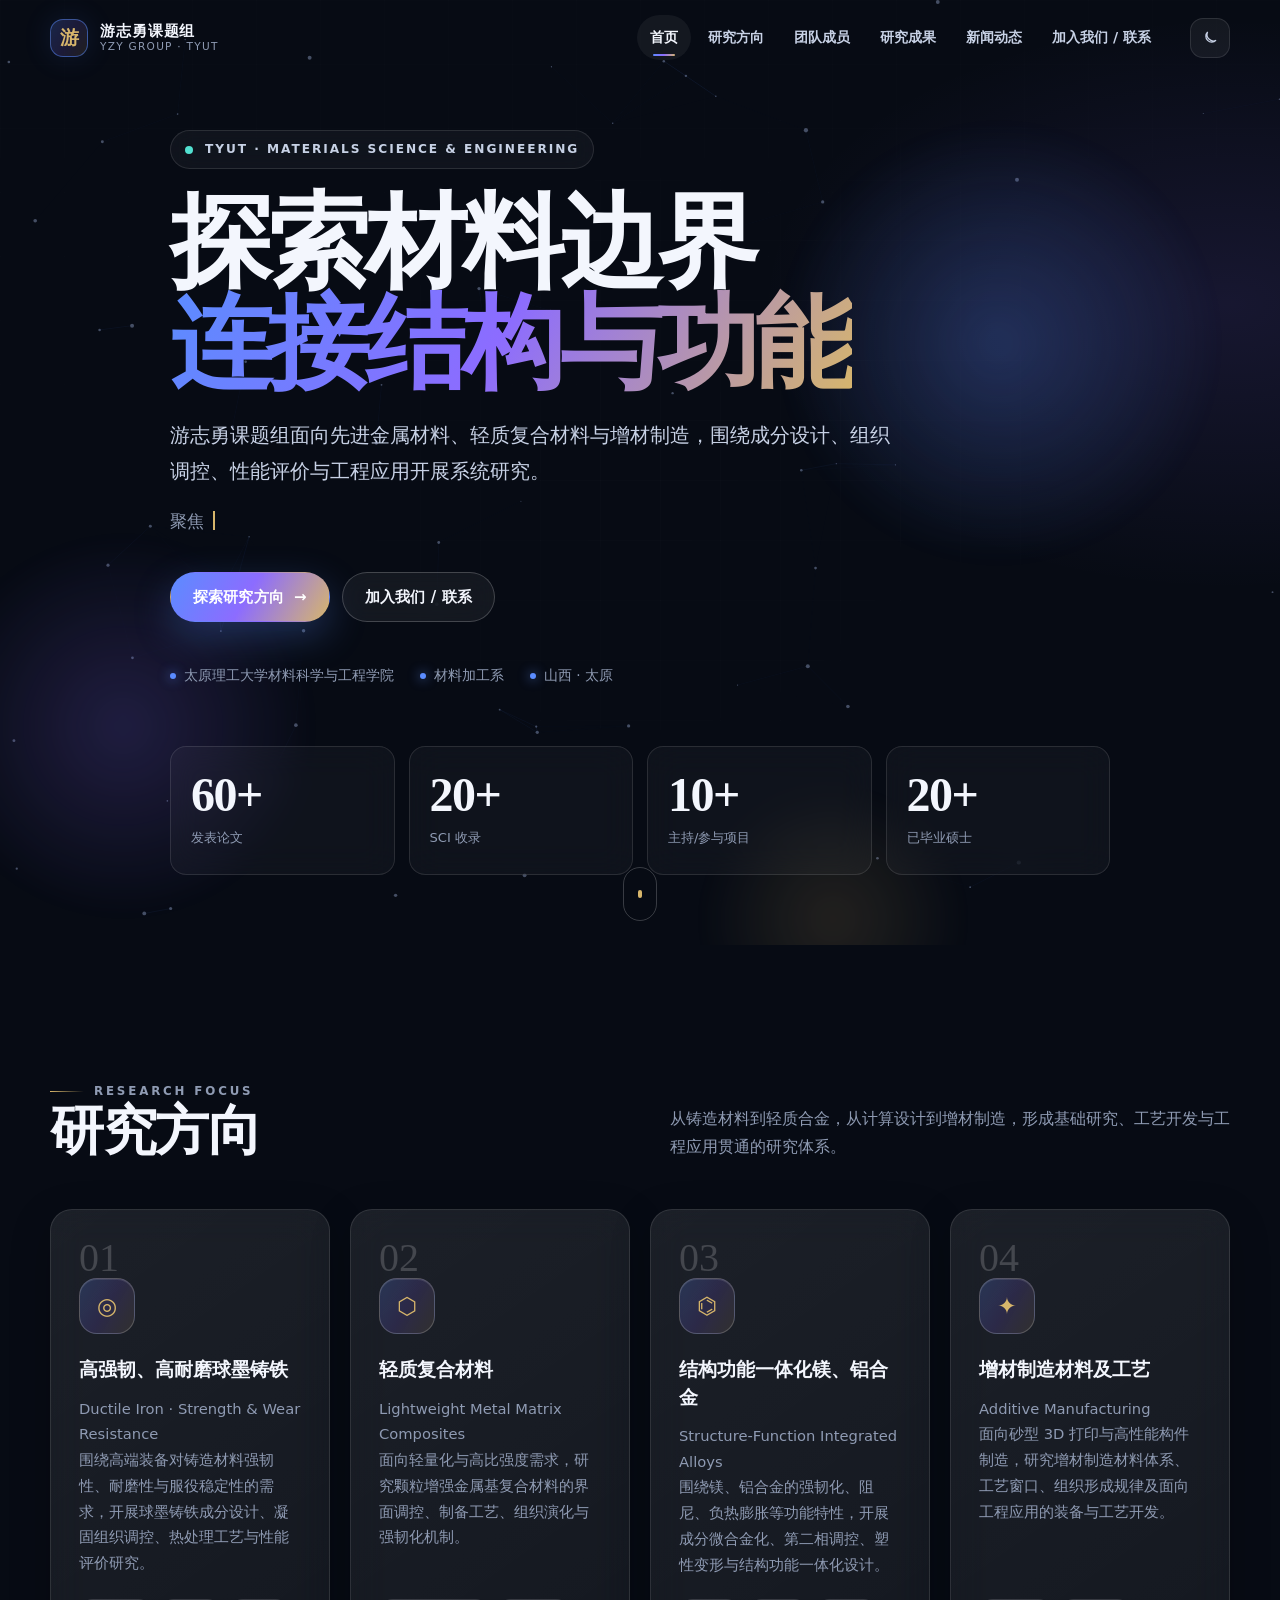
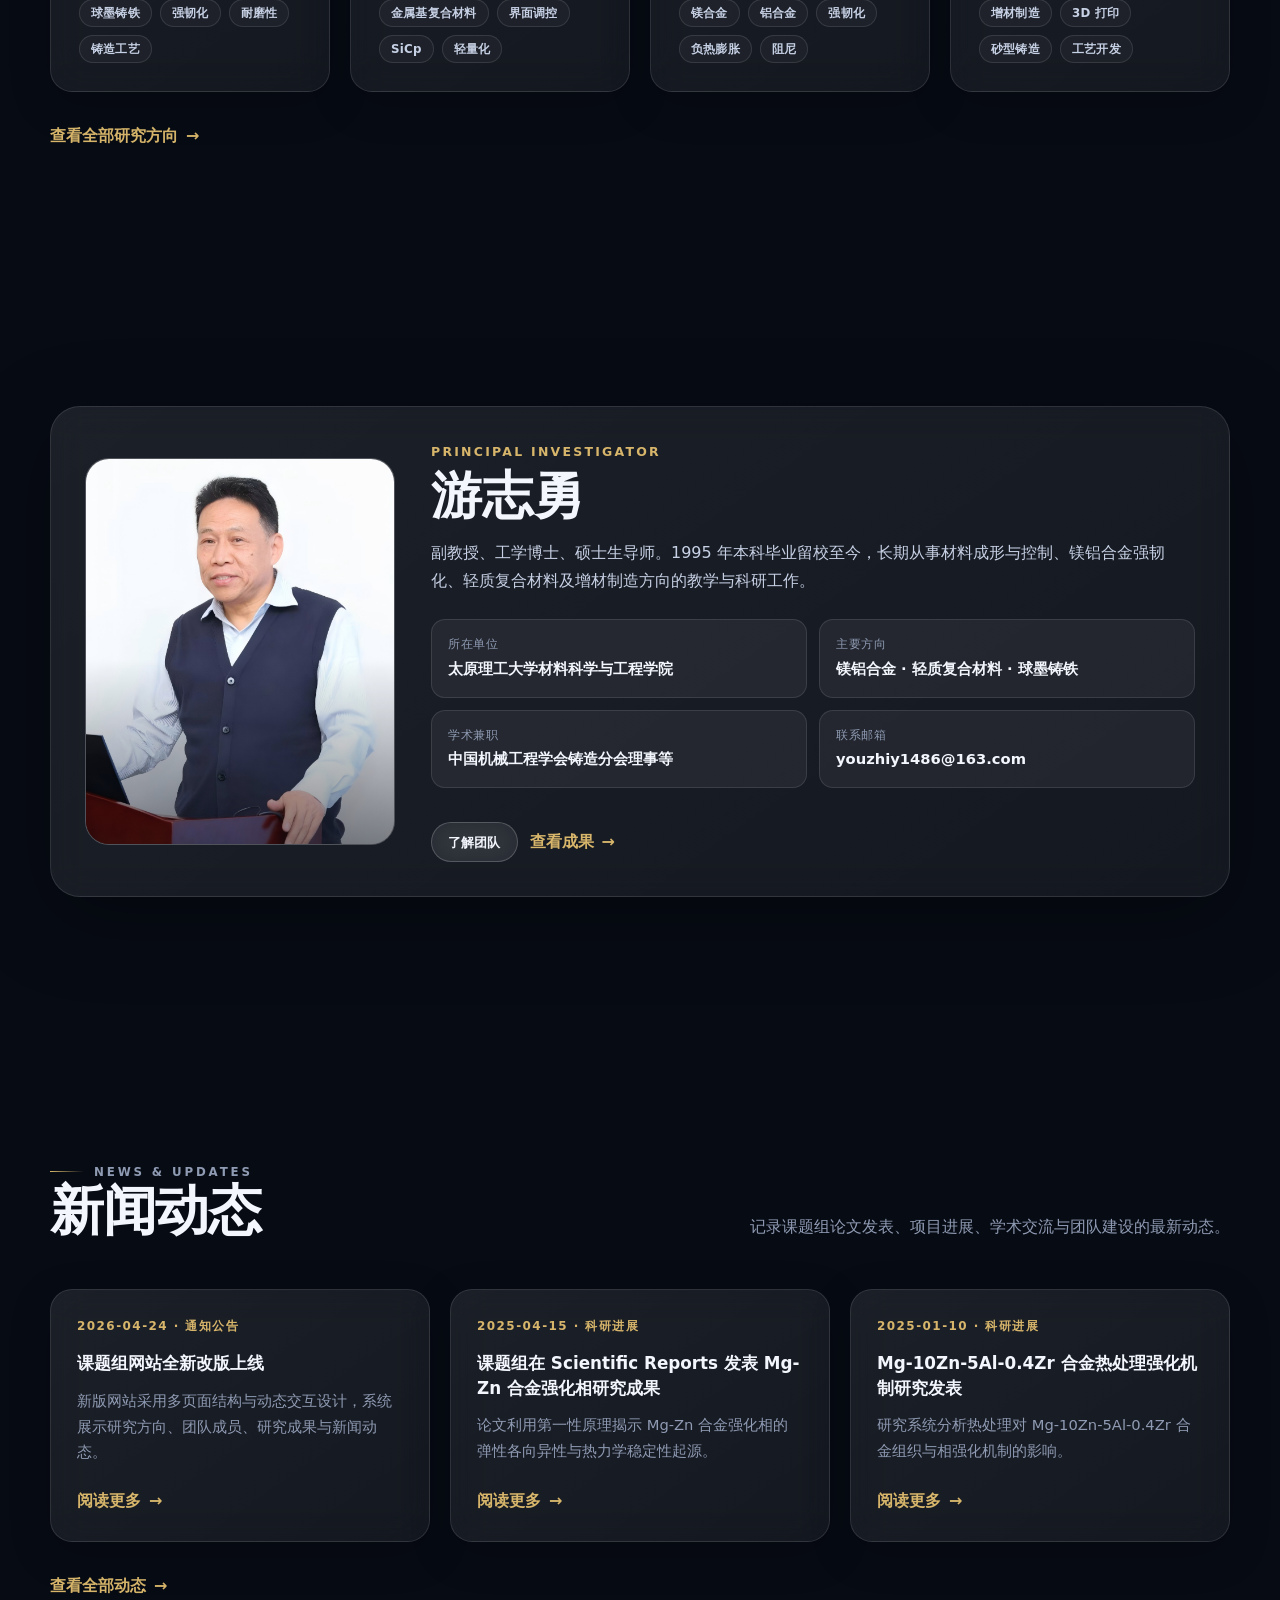
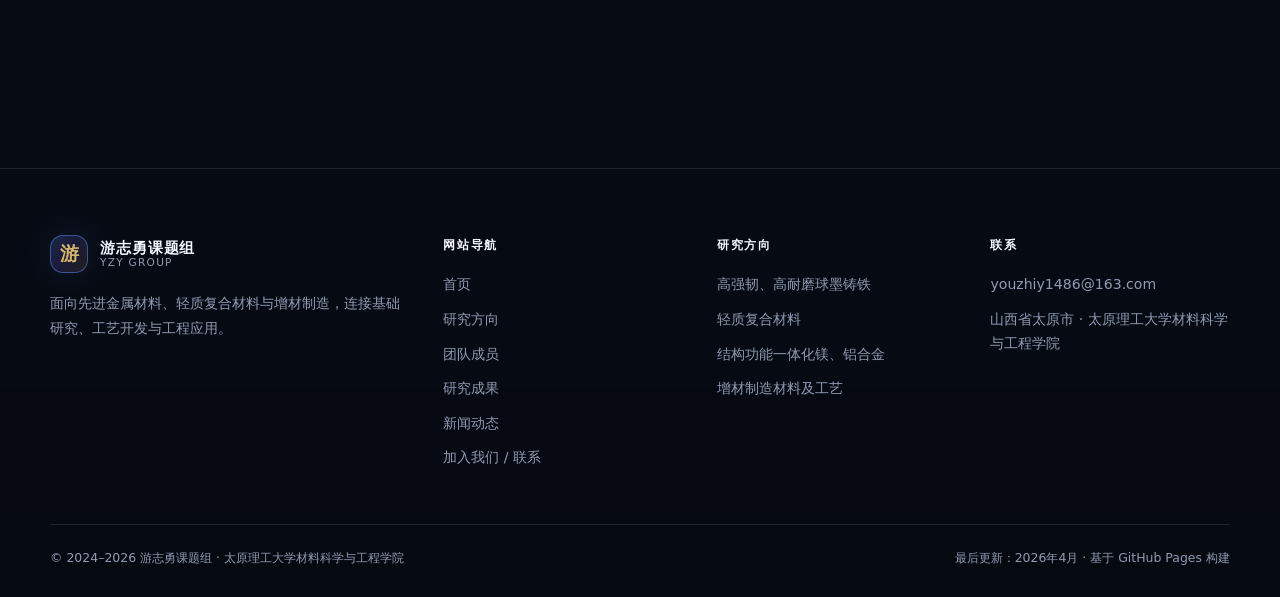
==== commit c85b0007: "Redesign site as a dynamic multi-page academic group website" ====
--- a/index.html
+++ b/index.html
@@ -1,774 +1,109 @@
 <!DOCTYPE html>
 <html lang="zh-CN">
 <head>
-    <meta charset="UTF-8">
-    <meta name="viewport" content="width=device-width, initial-scale=1.0">
-    <title>游志勇课题组 - 太原理工大学材料科学与工程学院</title>
-    <style>
-        :root {
-            --primary: #1a3c6e;
-            --primary-light: #2a5298;
-            --accent: #c9a84c;
-            --bg: #f5f5f0;
-            --white: #ffffff;
-            --text: #333333;
-            --text-light: #555555;
-            --border: #e0e0e0;
-            --shadow: 0 2px 12px rgba(0, 0, 0, 0.08);
-            --shadow-hover: 0 6px 24px rgba(0, 0, 0, 0.12);
-            --radius: 8px;
-            --transition: all 0.3s ease;
-        }
+  <meta charset="UTF-8">
+  <meta name="viewport" content="width=device-width, initial-scale=1.0">
+  <meta name="description" content="游志勇课题组官方主页，聚焦先进金属材料、轻质复合材料、镁铝合金与增材制造研究。">
+  <meta name="theme-color" content="#070b14">
+  <title>首页 · 游志勇课题组</title>
+  <link rel="icon" href="assets/img/favicon.svg" type="image/svg+xml">
+  <link rel="stylesheet" href="assets/css/style.css">
+</head>
+<body data-page="home">
+  <div class="scroll-progress" aria-hidden="true"></div>
+  <header class="site-header" id="site-header"></header>
 
-        * {
-            margin: 0;
-            padding: 0;
-            box-sizing: border-box;
-        }
+  <main>
 
-        body {
-            font-family: "PingFang SC", "Microsoft YaHei", "Helvetica Neue", Arial, sans-serif;
-            background-color: #eef0f4;
-            color: var(--text);
-            line-height: 1.7;
-            min-height: 100vh;
-        }
+    <section class="hero" id="home">
+      <canvas class="hero-canvas" aria-hidden="true"></canvas>
+      <div class="hero-orb one" aria-hidden="true"></div>
+      <div class="hero-orb two" aria-hidden="true"></div>
+      <div class="hero-orb three" aria-hidden="true"></div>
+      <div class="hero-grid" aria-hidden="true"></div>
 
-        /* ========== 顶部横幅 ========== */
-        .top-banner {
-            background: linear-gradient(135deg, #0f2557 0%, #1a3c6e 30%, #1e4d8c 60%, #0f2557 100%);
-            color: white;
-            padding: 0;
-            position: relative;
-            overflow: hidden;
-            border-bottom: 4px solid var(--accent);
-        }
-        .top-banner::before {
-            content: '';
-            position: absolute;
-            top: -50%;
-            right: -10%;
-            width: 500px;
-            height: 500px;
-            background: radial-gradient(circle, rgba(255, 255, 255, 0.03) 0%, transparent 70%);
-            border-radius: 50%;
-            pointer-events: none;
-        }
-        .top-banner::after {
-            content: '';
-            position: absolute;
-            bottom: -30%;
-            left: -5%;
-            width: 400px;
-            height: 400px;
-            background: radial-gradient(circle, rgba(255, 255, 255, 0.02) 0%, transparent 70%);
-            border-radius: 50%;
-            pointer-events: none;
-        }
-        .banner-content {
-            max-width: 1200px;
-            margin: 0 auto;
-            padding: 30px 40px;
-            display: flex;
-            align-items: center;
-            gap: 28px;
-            position: relative;
-            z-index: 1;
-            flex-wrap: wrap;
-            justify-content: center;
-            text-align: center;
-        }
-        .banner-avatar {
-            width: 110px;
-            height: 140px;
-            border-radius: 6px;
-            background: rgba(255, 255, 255, 0.15);
-            display: flex;
-            align-items: center;
-            justify-content: center;
-            font-size: 60px;
-            flex-shrink: 0;
-            border: 2px solid rgba(255, 255, 255, 0.25);
-            color: rgba(255, 255, 255, 0.7);
-            user-select: none;
-        }
-        .banner-text h1 {
-            font-size: 2.4rem;
-            font-weight: 700;
-            letter-spacing: 2px;
-            margin-bottom: 4px;
-        }
-        .banner-text .subtitle {
-            font-size: 1.05rem;
-            opacity: 0.9;
-            letter-spacing: 1px;
-            color: #d0d8e8;
-        }
-        .banner-text .affiliation {
-            font-size: 0.95rem;
-            opacity: 0.8;
-            margin-top: 2px;
-            color: #bcc5d6;
-        }
+      <div class="container hero-content">
+        <div class="hero-kicker"><span class="pulse"></span> TYUT · Materials Science & Engineering</div>
+        <h1 class="display-title">探索材料边界<br><span class="gradient-text">连接结构与功能</span></h1>
+        <p class="hero-subtitle">游志勇课题组面向先进金属材料、轻质复合材料与增材制造，围绕成分设计、组织调控、性能评价与工程应用开展系统研究。</p>
+        <div class="typing-line">聚焦 <strong><span data-typing="高强韧球墨铸铁|轻质复合材料|镁铝合金|增材制造材料与工艺"></span></strong><span class="typing-cursor" aria-hidden="true"></span></div>
 
-        /* ========== 导航栏 ========== */
-        .navbar {
-            background: var(--white);
-            border-bottom: 1px solid var(--border);
-            position: sticky;
-            top: 0;
-            z-index: 1000;
-            box-shadow: 0 1px 8px rgba(0, 0, 0, 0.06);
-        }
-        .navbar-inner {
-            max-width: 1200px;
-            margin: 0 auto;
-            display: flex;
-            flex-wrap: wrap;
-            gap: 0;
-            padding: 0 24px;
-            overflow-x: auto;
-            scrollbar-width: thin;
-            -webkit-overflow-scrolling: touch;
-        }
-        .navbar a {
-            display: inline-block;
-            padding: 14px 18px;
-            text-decoration: none;
-            color: var(--text);
-            font-size: 0.95rem;
-            font-weight: 500;
-            white-space: nowrap;
-            border-bottom: 3px solid transparent;
-            transition: var(--transition);
-            letter-spacing: 0.5px;
-        }
-        .navbar a:hover,
-        .navbar a.active {
-            color: var(--primary);
-            border-bottom-color: var(--primary);
-            background: #f8f9fb;
-        }
-
-        /* ========== 主容器 ========== */
-        .main-container {
-            max-width: 1200px;
-            margin: 0 auto;
-            padding: 32px 20px 60px;
-        }
-
-        /* ========== 区块卡片 ========== */
-        .section {
-            background: var(--white);
-            border-radius: var(--radius);
-            box-shadow: var(--shadow);
-            margin-bottom: 28px;
-            overflow: hidden;
-            transition: var(--transition);
-        }
-        .section:hover {
-            box-shadow: var(--shadow-hover);
-        }
-        .section-header {
-            background: linear-gradient(135deg, #f8f9fb 0%, #eef1f5 100%);
-            padding: 18px 28px;
-            border-bottom: 1px solid var(--border);
-            display: flex;
-            align-items: center;
-            gap: 12px;
-            cursor: default;
-        }
-        .section-header .icon-square {
-            width: 40px;
-            height: 40px;
-            background: var(--primary);
-            color: white;
-            border-radius: 6px;
-            display: flex;
-            align-items: center;
-            justify-content: center;
-            font-size: 1.2rem;
-            flex-shrink: 0;
-        }
-        .section-header h2 {
-            font-size: 1.3rem;
-            font-weight: 700;
-            color: var(--primary);
-            letter-spacing: 1px;
-        }
-        .section-body {
-            padding: 24px 28px;
-        }
-        .section-body p {
-            margin-bottom: 12px;
-            text-indent: 2em;
-        }
-        .section-body p:last-child {
-            margin-bottom: 0;
-        }
-
-        /* ========== 信息网格 ========== */
-        .info-grid {
-            display: grid;
-            grid-template-columns: repeat(auto-fill, minmax(280px, 1fr));
-            gap: 12px 24px;
-        }
-        .info-item {
-            display: flex;
-            gap: 8px;
-            align-items: flex-start;
-        }
-        .info-item .label {
-            font-weight: 600;
-            color: var(--primary);
-            white-space: nowrap;
-            flex-shrink: 0;
-            min-width: 70px;
-        }
-        .info-item .value {
-            color: var(--text);
-        }
-
-        /* ========== 研究方向卡片 ========== */
-        .research-list {
-            display: grid;
-            grid-template-columns: repeat(auto-fill, minmax(260px, 1fr));
-            gap: 16px;
-            list-style: none;
-            padding-left: 0;
-        }
-        .research-list li {
-            background: #f8f9fb;
-            border-radius: var(--radius);
-            padding: 20px 18px;
-            border-left: 4px solid var(--primary);
-            transition: var(--transition);
-            font-weight: 500;
-            display: flex;
-            align-items: center;
-            gap: 10px;
-        }
-        .research-list li:hover {
-            background: #eef2f7;
-            border-left-color: var(--accent);
-            transform: translateY(-2px);
-            box-shadow: 0 4px 12px rgba(0, 0, 0, 0.06);
-        }
-        .research-num {
-            display: inline-flex;
-            align-items: center;
-            justify-content: center;
-            width: 32px;
-            height: 32px;
-            background: var(--primary);
-            color: white;
-            border-radius: 50%;
-            font-weight: 700;
-            font-size: 0.9rem;
-            flex-shrink: 0;
-        }
-
-        /* ========== 时间线 ========== */
-        .timeline {
-            position: relative;
-            padding-left: 28px;
-            list-style: none;
-        }
-        .timeline::before {
-            content: '';
-            position: absolute;
-            left: 10px;
-            top: 0;
-            bottom: 0;
-            width: 2px;
-            background: #dde1e8;
-        }
-        .timeline li {
-            position: relative;
-            margin-bottom: 16px;
-            padding-left: 8px;
-        }
-        .timeline li::before {
-            content: '';
-            position: absolute;
-            left: -22px;
-            top: 7px;
-            width: 10px;
-            height: 10px;
-            background: var(--primary);
-            border-radius: 50%;
-            border: 2px solid white;
-            box-shadow: 0 0 0 2px var(--primary);
-        }
-        .timeline .time-range {
-            font-weight: 700;
-            color: var(--primary);
-            font-size: 0.9rem;
-            min-width: 130px;
-            display: inline-block;
-        }
-
-        /* ========== 标签 ========== */
-        .tag {
-            display: inline-block;
-            background: #e8edf5;
-            color: var(--primary);
-            padding: 3px 10px;
-            border-radius: 20px;
-            font-size: 0.8rem;
-            font-weight: 500;
-            margin: 2px 4px;
-            white-space: nowrap;
-        }
-        .tag-accent {
-            background: #fdf3d6;
-            color: #7a6220;
-        }
-
-        /* ========== 论文列表 ========== */
-        .paper-list {
-            list-style: none;
-            padding-left: 0;
-            counter-reset: paper;
-        }
-        .paper-list li {
-            counter-increment: paper;
-            padding: 10px 0;
-            border-bottom: 1px dashed #e8e8e8;
-            font-size: 0.93rem;
-            line-height: 1.6;
-        }
-        .paper-list li::before {
-            content: "[" counter(paper) "] ";
-            font-weight: 700;
-            color: var(--primary);
-        }
-        .paper-list li:last-child {
-            border-bottom: none;
-        }
-        .paper-list .journal {
-            font-style: italic;
-            color: var(--text-light);
-        }
-
-        /* ========== 专利列表 ========== */
-        .patent-list {
-            list-style: none;
-            padding-left: 0;
-        }
-        .patent-list li {
-            padding: 9px 0;
-            border-bottom: 1px dashed #e8e8e8;
-            font-size: 0.93rem;
-        }
-        .patent-list li:last-child {
-            border-bottom: none;
-        }
-
-        /* ========== 奖励网格 ========== */
-        .award-grid {
-            display: grid;
-            grid-template-columns: repeat(auto-fill, minmax(300px, 1fr));
-            gap: 8px;
-            list-style: none;
-            padding-left: 0;
-        }
-        .award-grid li {
-            padding: 8px 12px;
-            background: #fdfcf6;
-            border-radius: 4px;
-            border-left: 3px solid var(--accent);
-            font-size: 0.93rem;
-        }
-
-        /* ========== 联系方式卡片 ========== */
-        .contact-card {
-            display: flex;
-            align-items: center;
-            gap: 16px;
-            flex-wrap: wrap;
-            background: #f8f9fb;
-            padding: 20px 24px;
-            border-radius: var(--radius);
-        }
-        .contact-icon {
-            width: 50px;
-            height: 50px;
-            background: var(--primary);
-            color: white;
-            border-radius: 50%;
-            display: flex;
-            align-items: center;
-            justify-content: center;
-            font-size: 1.4rem;
-            flex-shrink: 0;
-        }
-        .contact-email {
-            font-size: 1.1rem;
-            font-weight: 600;
-            color: var(--primary);
-            word-break: break-all;
-        }
-
-        /* ========== 页脚 ========== */
-        .footer {
-            background: #1a1f2b;
-            color: #aab;
-            text-align: center;
-            padding: 20px;
-            font-size: 0.85rem;
-            letter-spacing: 0.5px;
-        }
-        .footer span {
-            color: #ccc;
-        }
-
-        /* ========== 响应式 ========== */
-        @media (max-width: 768px) {
-            .banner-content {
-                padding: 20px 16px;
-                gap: 16px;
-            }
-            .banner-avatar {
-                width: 80px;
-                height: 100px;
-                font-size: 40px;
-            }
-            .banner-text h1 {
-                font-size: 1.6rem;
-            }
-            .banner-text .subtitle {
-                font-size: 0.9rem;
-            }
-            .navbar a {
-                padding: 10px 12px;
-                font-size: 0.8rem;
-            }
-            .section-body {
-                padding: 16px;
-            }
-            .section-header {
-                padding: 14px 16px;
-            }
-            .section-header h2 {
-                font-size: 1.1rem;
-            }
-            .info-grid {
-                grid-template-columns: 1fr;
-            }
-            .research-list {
-                grid-template-columns: 1fr;
-            }
-            .award-grid {
-                grid-template-columns: 1fr;
-            }
-            .timeline .time-range {
-                display: block;
-                margin-bottom: 2px;
-            }
-            .main-container {
-                padding: 20px 8px 40px;
-            }
-        }
-    </style>
-</head>
-<body>
-
-    <!-- ==================== 顶部横幅 ==================== -->
-    <div class="top-banner">
-        <div class="banner-content">
-            <div class="banner-avatar" title="游志勇副教授">
-    <img src="youzhiyong.jpg" alt="游志勇老师照片" style="width:100%; height:100%; object-fit: cover; display: block;">
-</div>
-            <div class="banner-text">
-                <h1>游志勇 课题组</h1>
-                <p class="subtitle">副教授 · 博士 · 硕士生导师</p>
-                <p class="affiliation">太原理工大学 · 材料科学与工程学院 · 材料加工系</p>
-                <p class="affiliation">材料成型及控制工程教研室</p>
-            </div>
-        </div>
-    </div>
-
-    <!-- ==================== 导航栏 ==================== -->
-    <nav class="navbar" id="navbar">
-        <div class="navbar-inner">
-            <a href="#home" class="active">首页</a>
-            <a href="#info">基本信息</a>
-            <a href="#research">研究方向</a>
-            <a href="#resume">个人简历</a>
-            <a href="#academic">学术兼职</a>
-            <a href="#teaching">教学指导</a>
-            <a href="#achievements">科研成果</a>
-            <a href="#awards">奖励荣誉</a>
-            <a href="#contact">联系方式</a>
-        </div>
-    </nav>
-
-    <!-- ==================== 主容器 ==================== -->
-    <div class="main-container">
-
-        <!-- 基本信息 -->
-        <div class="section" id="info">
-            <div class="section-header">
-                <div class="icon-square">📋</div>
-                <h2>基本信息</h2>
-            </div>
-            <div class="section-body">
-                <div class="info-grid">
-                    <div class="info-item"><span class="label">姓名：</span><span class="value">游志勇</span></div>
-                    <div class="info-item"><span class="label">性别：</span><span class="value">男</span></div>
-                    <div class="info-item"><span class="label">出生年月：</span><span class="value">1971年10月</span></div>
-                    <div class="info-item"><span class="label">籍贯：</span><span class="value">山西省交城县</span></div>
-                    <div class="info-item"><span class="label">职称：</span><span class="value">副教授</span></div>
-                    <div class="info-item"><span class="label">学历：</span><span class="value">博士研究生</span></div>
-                    <div class="info-item"><span class="label">学位：</span><span class="value">工学博士（2012.6）</span></div>
-                    <div class="info-item"><span class="label">导师类型：</span><span class="value">硕士生导师</span></div>
-                    <div class="info-item"><span class="label">所在系所：</span><span class="value">材料加工系 · 材料成型及控制工程教研室</span></div>
-                    <div class="info-item"><span class="label">工作单位：</span><span class="value">太原理工大学材料科学与工程学院</span></div>
-                    <div class="info-item"><span class="label">任职时间：</span><span class="value">1995年7月本科毕业留校至今</span></div>
-                </div>
-            </div>
+        <div class="hero-actions">
+          <a class="btn btn-primary" href="research.html">探索研究方向 <span aria-hidden="true">→</span></a>
+          <a class="btn btn-ghost" href="contact.html">加入我们 / 联系</a>
         </div>
 
-        <!-- 研究方向 -->
-        <div class="section" id="research">
-            <div class="section-header">
-                <div class="icon-square">🔬</div>
-                <h2>研究方向</h2>
-            </div>
-            <div class="section-body">
-                <ul class="research-list">
-                    <li><span class="research-num">1</span>高强韧、高耐磨球墨铸铁的研究</li>
-                    <li><span class="research-num">2</span>轻质复合材料的研究</li>
-                    <li><span class="research-num">3</span>结构功能一体化镁、铝合金的研究</li>
-                    <li><span class="research-num">4</span>增材制造材料及工艺的研究</li>
-                </ul>
-            </div>
+        <div class="hero-meta">
+          <span><i></i> 太原理工大学材料科学与工程学院</span>
+          <span><i></i> 材料加工系</span>
+          <span><i></i> 山西 · 太原</span>
         </div>
 
-        <!-- 个人简历 -->
-        <div class="section" id="resume">
-            <div class="section-header">
-                <div class="icon-square">📜</div>
-                <h2>个人简历</h2>
+        <div class="stats-strip">
+          <div class="stat-grid" id="home-stats"></div>
+        </div>
+      </div>
+
+      <div class="scroll-cue" aria-hidden="true"></div>
+    </section>
+
+    <section class="section">
+      <div class="container">
+        <div class="section-head reveal">
+          <div>
+            <p class="eyebrow">Research Focus</p>
+            <h2 class="section-title">研究方向</h2>
+          </div>
+          <p>从铸造材料到轻质合金，从计算设计到增材制造，形成基础研究、工艺开发与工程应用贯通的研究体系。</p>
+        </div>
+        <div class="card-grid cols-4" id="home-research"></div>
+        <div style="margin-top:30px"><a class="btn-link" href="research.html">查看全部研究方向</a></div>
+      </div>
+    </section>
+
+    <section class="section">
+      <div class="container">
+        <div class="pi-card reveal">
+          <div class="pi-photo"><img src="assets/img/youzhiyong.png" alt="游志勇老师照片"></div>
+          <div>
+            <p class="pi-role">Principal Investigator</p>
+            <h2 class="pi-name">游志勇</h2>
+            <p class="pi-bio">副教授、工学博士、硕士生导师。1995 年本科毕业留校至今，长期从事材料成形与控制、镁铝合金强韧化、轻质复合材料及增材制造方向的教学与科研工作。</p>
+            <div class="info-list">
+              <div class="info-item"><span>所在单位</span><strong>太原理工大学材料科学与工程学院</strong></div>
+              <div class="info-item"><span>主要方向</span><strong>镁铝合金 · 轻质复合材料 · 球墨铸铁</strong></div>
+              <div class="info-item"><span>学术兼职</span><strong>中国机械工程学会铸造分会理事等</strong></div>
+              <div class="info-item"><span>联系邮箱</span><strong>youzhiy1486@163.com</strong></div>
             </div>
-            <div class="section-body">
-                <ul class="timeline">
-                    <li><span class="time-range">1995.7 – 1998.9</span> 太原工业大学自动化系政治辅导员</li>
-                    <li><span class="time-range">1998.9 – 2004.12</span> 太原理工大学信息工程学院团委副书记</li>
-                    <li><span class="time-range">2004.12 – 2008.1</span> 太原理工大学材料科学与工程学院党委副书记</li>
-                    <li><span class="time-range">2008.1 – 2016.12</span> 太原理工大学离退休管理处副处长</li>
-                    <li><span class="time-range">2016.12 – 2018.12</span> 太原理工大学离退休管理处副处长（主持工作）</li>
-                    <li><span class="time-range">2018.12 – 2021.4</span> 太原理工大学离退休管理处处长</li>
-                    <li><span class="time-range">2021.4 – 2024.7</span> 太原理工大学数学学院党委书记</li>
-                    <li><span class="time-range">2024.7 至今</span> <strong>太原理工大学材料科学与工程学院党委书记</strong></li>
-                </ul>
-                <p style="margin-top:12px;text-indent:0;color:var(--text-light);">自1995年7月本科毕业留校至今，一直从事教学和科研工作。2007年6月获工学硕士学位，2012年6月获工学博士学位。</p>
+            <div class="hero-actions">
+              <a class="btn btn-ghost btn-sm" href="team.html">了解团队</a>
+              <a class="btn-link" href="publications.html">查看成果</a>
             </div>
+          </div>
         </div>
+      </div>
+    </section>
 
-        <!-- 学术兼职 -->
-        <div class="section" id="academic">
-            <div class="section-header">
-                <div class="icon-square">🤝</div>
-                <h2>学术兼职</h2>
-            </div>
-            <div class="section-body">
-                <ul style="list-style:disc;padding-left:20px;line-height:2;">
-                    <li>中国机械工程学会会员</li>
-                    <li>中国机械工程学会铸造分会理事</li>
-                    <li>山西省机械工程学会铸造专业委员会副理事长兼秘书长</li>
-                    <li>山西省激光加工与增材制造（3D打印）专业委员会副理事长</li>
-                </ul>
-            </div>
+    <section class="section">
+      <div class="container">
+        <div class="section-head reveal">
+          <div>
+            <p class="eyebrow">News & Updates</p>
+            <h2 class="section-title">新闻动态</h2>
+          </div>
+          <p>记录课题组论文发表、项目进展、学术交流与团队建设的最新动态。</p>
         </div>
+        <div class="card-grid cols-3" id="home-news"></div>
+        <div style="margin-top:30px"><a class="btn-link" href="news.html">查看全部动态</a></div>
+      </div>
+    </section>
 
-        <!-- 教学及指导研究生 -->
-        <div class="section" id="teaching">
-            <div class="section-header">
-                <div class="icon-square">🎓</div>
-                <h2>教学及指导研究生</h2>
-            </div>
-            <div class="section-body">
-                <p><strong>主讲本科生课程：</strong></p>
-                <p style="text-indent:0;">
-                    <span class="tag">铸造新技术</span>
-                    <span class="tag">压铸工艺及模具设计</span>
-                    <span class="tag">轻合金加工技术</span>
-                    <span class="tag">Creo2.0入门基础</span>
-                    <span class="tag">工程经济与管理</span>
-                    <span class="tag">增材制造材料</span>
-                </p>
-                <p style="margin-top:12px;"><strong>研究生培养：</strong>目前正在指导硕士研究生<strong>14名</strong>，协助指导博士研究生<strong>2名</strong>。已毕业硕士研究生<strong>20余名</strong>。</p>
-            </div>
-        </div>
+  </main>
 
-        <!-- 科研成果 -->
-        <div class="section" id="achievements">
-            <div class="section-header">
-                <div class="icon-square">📄</div>
-                <h2>科研成果</h2>
-            </div>
-            <div class="section-body">
+  <footer class="site-footer" id="site-footer"></footer>
+  <button class="back-to-top" id="backToTop" type="button" aria-label="回到顶部"></button>
 
-                <!-- 总体概述 -->
-                <h3 style="color:var(--primary);margin-bottom:12px;">▎总体概述</h3>
-                <p>参与国家自然科学基金面上项目1项，山西省重点研发计划项目1项；主持中央引导地方资金项目1项，山西省科技合作交流专项项目1项，太原理工大学自然科学基金项目1项，参与山西省镁基材料重点实验室项目1项，吕梁市校地合作重点项目、平台项目各1项，主持横向课题10余项。发表论文<strong>60余篇</strong>，其中SCI收录<strong>20余篇</strong>，EI收录<strong>3篇</strong>；参编专著1部；参与译著1部，出版专著1部。</p>
-
-                <!-- 承担项目 -->
-                <h3 style="color:var(--primary);margin-top:20px;margin-bottom:12px;">▎承担项目</h3>
-                <ol style="padding-left:20px;line-height:1.8;font-size:0.93rem;">
-                    <li>国家自然科学基金项目，51474153，多场作用下纳米准晶与长周期结构相复合增强高强韧镁合金机理研究，2015/01-2018/12，83万元，<span class="tag tag-accent">参与，完成</span></li>
-                    <li>太原理工大学自然科学基金项目：高锌镁合金流变轧制成形中自生准晶的形成及其对基体合金强化机理的研究，2016/01-2017/12，<span class="tag tag-accent">主持，完成</span></li>
-                    <li>山西省镁基材料重点实验室项目，原位自生准晶对高锌镁合金组织和力学性能的影响及机理研究，2017/01-2017/12，1万元，<span class="tag tag-accent">主持，结题</span></li>
-                    <li>山西韶泽装备（集团）有限公司，横向，高端特种铁碳合金联合实验室研发项目，2023-09至2028-09，150万元，<span class="tag tag-accent">在研，主持</span></li>
-                    <li>山西省科学技术厅，重点国别科技合作项目，202304041101018，相变对负膨胀铝合金组织性能调控机理研究，2024-01至2026-12，40万元，<span class="tag tag-accent">在研，主持</span></li>
-                    <li>山西省科学技术厅，山西省重点研发计划项目，2022ZDYF072，高端装备铸件砂型3D打印技术开发与应用，2023-01至2024-12，700万元，<span class="tag tag-accent">在研，参与</span></li>
-                    <li>山西省科学技术厅，2021年中央引导地方科技发展资金项目，YDZJSX2021A008，高性能过共晶铝硅合金组织性能调控机理及制备技术，2021-08至2024-08，40万元，<span class="tag tag-accent">在研，主持</span></li>
-                    <li>吕梁市科学技术局，吕梁市平台基地建设项目，2021GCZX-2-9，吕梁市变形镁合金研发应用工程技术研究中心，2022-01至2023-12，124万元，<span class="tag tag-accent">结题，主持</span></li>
-                    <li>校企合作项目：锰铁合金快速凝固过程微观组织形态及力学性能的研究，2025.4-2027.4，40万元，<span class="tag tag-accent">在研，主持</span></li>
-                </ol>
-
-                <!-- 代表性论文 -->
-                <h3 style="color:var(--primary);margin-top:20px;margin-bottom:12px;">▎代表性论文</h3>
-                <ol class="paper-list">
-                    <li>You, Z., Jin, S., Han, P. et al. Unveiling the origins of elastic anisotropy and thermodynamic stability in Mg Zn alloy strengthening phases via first principles. <span class="journal">Sci Rep</span> 15, 11809 (2025).</li>
-                    <li>You, Zhiyong; Jiang, Aoxue; Wang, Kaiying; et al. Effect of Heat Treatment on the Phase Strengthening Mechanism of Mg-10Zn-5Al-0.4Zr Alloy. <span class="journal">Journal of Materials Engineering and Performance</span>, 2025.</li>
-                    <li>Shuaishuai Jin; Zhiyong You; Peide Han; et al. First-principles study of Y, Ca microalloyed Mg-Zn alloy. <span class="journal">Materials Today Communications</span>, 2024, 41(110936).</li>
-                    <li>Zhi-yong YOU; Wei-li CHENG; Guo-lei LIU; et al. Effects of (c plus a) slip mode on microstructure evolution and compressive flow behavior of extruded dilute Mg-0.5Bi-0.5Sn-0.5Mn alloy. <span class="journal">TRANSACTIONS OF NONFERROUS METALS SOCIETY OF CHINA</span>, 2024, 34(11): 3599-3614.</li>
-                    <li>Shuaishuai Jin; Zhiyong You; Peide Han; et al. First-principles study of the Al2Ca/Mg interface. <span class="journal">Computational Materials Science</span>, 2024, 244(113235).</li>
-                    <li>Jiang Aoxue; You Zhiyong; Duan Zhuangzheng; et al. Effects of SiCp on microstructures of semi-solid extruded AZ91D magnesium alloys in recrystallization process. <span class="journal">China Foundry</span>, 2021, 18(6): 565-573.</li>
-                    <li>Yao-qiang Si, Zhi-yong YOU, Jing-xin Zhu, et al. Microstructure and properties of mechanical alloying particles reinforced aluminum matrix composites prepared by semisolid stirring pouring method. <span class="journal">China Foundry</span>, May 2016, Volume 13, Issue 3, pp 176–181.</li>
-                    <li>You Zhiyong, Kang Jingjing, Zhang Wenbo, Zhang Jinshan. Effect of Pr Addition on Microstructure and Mechanical Properties of AZ61 Magnesium Alloy. <span class="journal">China Foundry</span>, 2014, 11(2): 103-106.</li>
-                    <li>You Zhiyong, Han Lingcui, Wei Yinghui. The Computation and Comparation of The Heat Consumption of The Equipment to Produce Semi-hydrated Gypsum. <span class="journal">Applied Mechanics and Materials</span>, IAMMAS 2012, 182-183, 456-461, Shenyang, China, 2012.9.7-9.</li>
-                </ol>
-
-                <!-- 著作 -->
-                <h3 style="color:var(--primary);margin-top:20px;margin-bottom:12px;">▎著作</h3>
-                <ol style="padding-left:20px;line-height:1.8;font-size:0.93rem;">
-                    <li>《金属基复合材料制备及在力学环境中的作用》，中国科学技术出版社，北京，2008.12，第250-378页。</li>
-                    <li>译著《3D打印技术与应用》第十一章。</li>
-                    <li>《镁合金强韧化原理与技术》，北京理工大学出版社，北京，2024.4。</li>
-                </ol>
-
-                <!-- 授权专利 -->
-                <h3 style="color:var(--primary);margin-top:20px;margin-bottom:12px;">▎授权专利</h3>
-                <ol class="patent-list">
-                    <li><strong>[中国]</strong> 游志勇; 张金山 — 一种Cu和Sb联合原位自生的组织优化镁基复合材料及其制备方法，2024-01-12，CN202211327726.7</li>
-                    <li><strong>[美国]</strong> You Zhiyong; Jiang Aoxue — PREPARATION METHOD OF MAGNESIUM MATRIX COMPOSITE REINFORCED WITH SILICON CARBIDE PARTICLES，2023-10-17，US 11788172</li>
-                    <li><strong>[中国]</strong> 游志勇; 高晶磊; 蒋傲雪 — 一种高阻尼镁合金的制备方法，2023-07-25，CN202211265931.5</li>
-                    <li><strong>[中国]</strong> 蒋傲雪; 游志勇; 王开鹰 — 一种SiC颗粒增强镁基复合材料的制备方法，2023-03-21，CN202211188438.8</li>
-                    <li><strong>[澳大利亚]</strong> You, Zhiyong; Zhang, Tuo; Gao, Jinglei; et al. — A casting copper mould for increasing the content of authigenic quasicrystal in Mg-Zn-All alloy，2020-09-29，AU 2020102491</li>
-                </ol>
-            </div>
-        </div>
-
-        <!-- 奖励情况 -->
-        <div class="section" id="awards">
-            <div class="section-header">
-                <div class="icon-square">🏆</div>
-                <h2>奖励情况</h2>
-            </div>
-            <div class="section-body">
-                <ul class="award-grid">
-                    <li>🏅 1996年 山西省优秀班主任</li>
-                    <li>🏅 1997年 校优秀共产党员</li>
-                    <li>🏅 2000年 校优秀专职团干</li>
-                    <li>🏅 2001年 山西省优秀团干部</li>
-                    <li>🏅 2002年 校优秀专职团干</li>
-                    <li>🏅 2003年 山西省优秀团干部</li>
-                    <li>🏅 2004年 校优秀专职团干</li>
-                    <li>🏅 2006年 山西省优秀班主任</li>
-                    <li>🏅 2006年 校优秀共产党员</li>
-                    <li>🏅 2007年 山西省扶贫工作先进个人</li>
-                    <li>🏅 2009年 校优秀工会干部</li>
-                    <li>🏅 2010年 校"三育人"先进工作者</li>
-                    <li>🏅 2010年 精神文明建设先进个人</li>
-                    <li>🏅 2013年 山西省机械工程学会先进个人</li>
-                    <li>🏅 2019年 山西省机械工程学会先进个人</li>
-                    <li>🏅 2019年 中国老科技工作者协会成立30周年先进个人</li>
-                    <li>🏅 2021年 山西省机械工程学会先进个人</li>
-                    <li>🏅 2022年 校庆工作先进个人</li>
-                    <li>🏅 2024年 校"三育人"先进个人</li>
-                </ul>
-            </div>
-        </div>
-
-        <!-- 联系方式 -->
-        <div class="section" id="contact">
-            <div class="section-header">
-                <div class="icon-square">📧</div>
-                <h2>联系方式</h2>
-            </div>
-            <div class="section-body">
-                <div class="contact-card">
-                    <div class="contact-icon">✉️</div>
-                    <div>
-                        <p style="text-indent:0;margin-bottom:4px;font-weight:600;">电子邮箱</p>
-                        <p class="contact-email" style="text-indent:0;">youzhiy1486@163.com</p>
-                    </div>
-                </div>
-                <p style="margin-top:12px;text-indent:0;color:var(--text-light);font-size:0.9rem;">
-                    📍 地址：山西省太原市 · 太原理工大学材料科学与工程学院
-                </p>
-            </div>
-        </div>
-
-    </div>
-
-    <!-- ==================== 页脚 ==================== -->
-    <div class="footer">
-        <span>游志勇课题组</span> &nbsp;|&nbsp; 太原理工大学材料科学与工程学院 &nbsp;|&nbsp; 材料加工系 · 材料成型及控制工程教研室
-        <br>© 2024-2026 版权所有 &nbsp;|&nbsp; 更新于2026年4月
-    </div>
-
-    <!-- ==================== 导航高亮脚本 ==================== -->
-    <script>
-        // 监听滚动，高亮当前导航项
-        const sections = document.querySelectorAll('.section[id]');
-        const navLinks = document.querySelectorAll('.navbar a');
-
-        function updateActiveNav() {
-            let scrollPos = window.scrollY + 120;
-            let currentId = '';
-            sections.forEach(section => {
-                const top = section.offsetTop;
-                const height = section.offsetHeight;
-                if (scrollPos >= top && scrollPos < top + height) {
-                    currentId = section.getAttribute('id');
-                }
-            });
-            navLinks.forEach(link => {
-                link.classList.remove('active');
-                if (link.getAttribute('href') === '#' + currentId) {
-                    link.classList.add('active');
-                }
-            });
-            // 首页特殊处理
-            if (!currentId && window.scrollY < 200) {
-                navLinks.forEach(link => link.classList.remove('active'));
-                const homeLink = document.querySelector('.navbar a[href="#home"]');
-                if (homeLink) homeLink.classList.add('active');
-            }
-        }
-
-        window.addEventListener('scroll', updateActiveNav);
-        // 点击导航平滑滚动
-        navLinks.forEach(link => {
-            link.addEventListener('click', function(e) {
-                e.preventDefault();
-                const targetId = this.getAttribute('href').substring(1);
-                const target = document.getElementById(targetId);
-                if (target) {
-                    window.scrollTo({
-                        top: target.offsetTop - 70,
-                        behavior: 'smooth'
-                    });
-                }
-            });
-        });
-        updateActiveNav();
-    </script>
-
+  <script src="assets/js/data.js"></script>
+  <script src="assets/js/app.js"></script>
 </body>
 </html>
--- a/assets/css/style.css
+++ b/assets/css/style.css
@@ -0,0 +1,1603 @@
+/* =========================================================
+   游志勇课题组 · 视觉系统
+   Pure CSS, no build step.
+   ========================================================= */
+
+:root {
+  --bg: #070b14;
+  --bg-soft: #0b1220;
+  --bg-elevated: #101a2c;
+  --surface: rgba(255, 255, 255, 0.055);
+  --surface-2: rgba(255, 255, 255, 0.085);
+  --surface-3: rgba(255, 255, 255, 0.12);
+  --line: rgba(255, 255, 255, 0.11);
+  --line-strong: rgba(255, 255, 255, 0.2);
+  --text: #f3f6fd;
+  --text-soft: #c7d1e5;
+  --muted: #8f9bb3;
+  --primary: #5b8cff;
+  --primary-2: #8c6cff;
+  --gold: #d7b66b;
+  --cyan: #52e0d0;
+  --danger: #ff6b8a;
+  --gradient: linear-gradient(120deg, #5b8cff 0%, #8c6cff 48%, #d7b66b 100%);
+  --gradient-soft: linear-gradient(120deg, rgba(91, 140, 255, .22), rgba(140, 108, 255, .16), rgba(215, 182, 107, .12));
+  --shadow: 0 20px 80px rgba(0, 0, 0, .35);
+  --shadow-soft: 0 12px 40px rgba(0, 0, 0, .22);
+  --radius-xl: 30px;
+  --radius-lg: 22px;
+  --radius-md: 16px;
+  --radius-sm: 12px;
+  --container: 1180px;
+  --header-h: 76px;
+  --font-sans: "Inter", "Noto Sans SC", "PingFang SC", "Microsoft YaHei", "Source Han Sans SC", system-ui, -apple-system, sans-serif;
+  --font-display: "Cormorant Garamond", "Noto Serif SC", "Songti SC", "STSong", serif;
+  --ease: cubic-bezier(.22, 1, .36, 1);
+  --ease-soft: cubic-bezier(.4, 0, .2, 1);
+}
+
+[data-theme="light"] {
+  --bg: #f4f6fb;
+  --bg-soft: #ffffff;
+  --bg-elevated: #ffffff;
+  --surface: rgba(14, 25, 48, 0.045);
+  --surface-2: rgba(14, 25, 48, 0.075);
+  --surface-3: rgba(14, 25, 48, 0.11);
+  --line: rgba(14, 25, 48, 0.1);
+  --line-strong: rgba(14, 25, 48, 0.2);
+  --text: #101a2c;
+  --text-soft: #38455e;
+  --muted: #68758f;
+  --shadow: 0 20px 70px rgba(16, 26, 44, .14);
+  --shadow-soft: 0 12px 34px rgba(16, 26, 44, .1);
+  --gradient-soft: linear-gradient(120deg, rgba(91, 140, 255, .12), rgba(140, 108, 255, .09), rgba(215, 182, 107, .12));
+}
+
+*,
+*::before,
+*::after { box-sizing: border-box; }
+
+html {
+  scroll-behavior: smooth;
+  scroll-padding-top: calc(var(--header-h) + 28px);
+}
+
+body {
+  margin: 0;
+  min-height: 100vh;
+  background:
+    radial-gradient(1100px 600px at 8% -10%, rgba(91, 140, 255, .14), transparent 58%),
+    radial-gradient(850px 520px at 96% 8%, rgba(140, 108, 255, .12), transparent 55%),
+    radial-gradient(700px 500px at 50% 108%, rgba(215, 182, 107, .09), transparent 60%),
+    var(--bg);
+  color: var(--text);
+  font-family: var(--font-sans);
+  font-size: 16px;
+  line-height: 1.75;
+  -webkit-font-smoothing: antialiased;
+  text-rendering: optimizeLegibility;
+  overflow-x: hidden;
+  transition: background-color .35s var(--ease-soft), color .35s var(--ease-soft);
+}
+
+body::before {
+  content: "";
+  position: fixed;
+  inset: 0;
+  z-index: -1;
+  pointer-events: none;
+  opacity: .22;
+  background-image:
+    linear-gradient(rgba(255, 255, 255, .045) 1px, transparent 1px),
+    linear-gradient(90deg, rgba(255, 255, 255, .045) 1px, transparent 1px);
+  background-size: 64px 64px;
+  mask-image: linear-gradient(to bottom, black, transparent 78%);
+}
+
+[data-theme="light"] body::before { opacity: .5; background-image: linear-gradient(rgba(16, 26, 44, .05) 1px, transparent 1px), linear-gradient(90deg, rgba(16, 26, 44, .05) 1px, transparent 1px); }
+
+a {
+  color: inherit;
+  text-decoration: none;
+}
+
+img {
+  max-width: 100%;
+  display: block;
+}
+
+button,
+input,
+textarea,
+select {
+  font: inherit;
+}
+
+button {
+  color: inherit;
+  cursor: pointer;
+}
+
+::selection {
+  background: rgba(91, 140, 255, .35);
+  color: #fff;
+}
+
+.container {
+  width: min(calc(100% - 44px), var(--container));
+  margin-inline: auto;
+}
+
+.container-wide {
+  width: min(calc(100% - 40px), 1400px);
+  margin-inline: auto;
+}
+
+/* ---------- typography / utilities ---------- */
+
+.eyebrow {
+  display: inline-flex;
+  align-items: center;
+  gap: 10px;
+  margin: 0 0 16px;
+  color: var(--gold);
+  font-size: .74rem;
+  font-weight: 700;
+  letter-spacing: .24em;
+  text-transform: uppercase;
+}
+
+.eyebrow::before {
+  content: "";
+  width: 34px;
+  height: 1px;
+  background: linear-gradient(90deg, var(--gold), transparent);
+}
+
+.display-title {
+  margin: 0;
+  font-family: var(--font-display);
+  font-size: clamp(3.2rem, 8vw, 7.4rem);
+  font-weight: 600;
+  line-height: .98;
+  letter-spacing: -.045em;
+}
+
+.page-title {
+  margin: 0;
+  font-family: var(--font-display);
+  font-size: clamp(2.8rem, 6vw, 5.4rem);
+  font-weight: 600;
+  line-height: 1.02;
+  letter-spacing: -.035em;
+}
+
+.section-title {
+  margin: 0;
+  font-family: var(--font-display);
+  font-size: clamp(2rem, 4.2vw, 3.5rem);
+  font-weight: 600;
+  line-height: 1.1;
+  letter-spacing: -.025em;
+}
+
+.gradient-text {
+  background: var(--gradient);
+  -webkit-background-clip: text;
+  background-clip: text;
+  color: transparent;
+}
+
+.muted { color: var(--muted); }
+.text-soft { color: var(--text-soft); }
+.center { text-align: center; }
+.mx-auto { margin-inline: auto; }
+.mt-0 { margin-top: 0 !important; }
+.mb-0 { margin-bottom: 0 !important; }
+
+.section {
+  position: relative;
+  padding: clamp(74px, 10vw, 130px) 0;
+}
+
+.section-tight { padding: clamp(52px, 7vw, 84px) 0; }
+
+.section-head {
+  display: flex;
+  align-items: flex-end;
+  justify-content: space-between;
+  gap: 34px;
+  margin-bottom: 48px;
+}
+
+.section-head p {
+  max-width: 560px;
+  margin: 0;
+  color: var(--muted);
+}
+
+.section-head .section-title { max-width: 720px; }
+
+.divider {
+  height: 1px;
+  background: linear-gradient(90deg, transparent, var(--line-strong), transparent);
+  border: 0;
+}
+
+/* ---------- buttons ---------- */
+
+.btn {
+  position: relative;
+  display: inline-flex;
+  align-items: center;
+  justify-content: center;
+  gap: 10px;
+  min-height: 50px;
+  padding: 0 22px;
+  border: 1px solid transparent;
+  border-radius: 999px;
+  font-size: .94rem;
+  font-weight: 700;
+  letter-spacing: .01em;
+  overflow: hidden;
+  transition: transform .35s var(--ease), box-shadow .35s var(--ease), border-color .35s var(--ease), background .35s var(--ease), color .35s var(--ease);
+}
+
+.btn:hover { transform: translateY(-3px); }
+.btn:active { transform: translateY(-1px) scale(.99); }
+
+.btn-primary {
+  background: var(--gradient);
+  color: #fff;
+  box-shadow: 0 14px 38px rgba(91, 140, 255, .28);
+}
+
+.btn-primary:hover { box-shadow: 0 18px 48px rgba(91, 140, 255, .4); }
+
+.btn-ghost {
+  border-color: var(--line-strong);
+  background: var(--surface);
+  color: var(--text);
+  backdrop-filter: blur(14px);
+}
+
+.btn-ghost:hover {
+  border-color: rgba(91, 140, 255, .55);
+  background: var(--surface-2);
+}
+
+.btn-sm {
+  min-height: 40px;
+  padding: 0 16px;
+  font-size: .84rem;
+}
+
+.btn-link {
+  display: inline-flex;
+  align-items: center;
+  gap: 8px;
+  padding: 0;
+  border: 0;
+  background: none;
+  color: var(--gold);
+  font-weight: 700;
+}
+
+.btn-link::after {
+  content: "→";
+  transition: transform .3s var(--ease);
+}
+
+.btn-link:hover::after { transform: translateX(5px); }
+
+/* ---------- glass / cards ---------- */
+
+.glass {
+  border: 1px solid var(--line);
+  background: linear-gradient(145deg, var(--surface-2), var(--surface));
+  box-shadow: var(--shadow-soft);
+  backdrop-filter: blur(20px);
+  -webkit-backdrop-filter: blur(20px);
+}
+
+.card-grid {
+  display: grid;
+  grid-template-columns: repeat(12, 1fr);
+  gap: 20px;
+}
+
+.card-grid > * { grid-column: span 4; }
+
+.card-grid.cols-2 > * { grid-column: span 6; }
+.card-grid.cols-3 > * { grid-column: span 4; }
+.card-grid.cols-4 > * { grid-column: span 3; }
+
+.research-card,
+.feature-card,
+.pub-item,
+.news-card,
+.contact-card,
+.notice-card,
+.member-card {
+  position: relative;
+  overflow: hidden;
+  border: 1px solid var(--line);
+  border-radius: var(--radius-lg);
+  background: linear-gradient(145deg, var(--surface-2), var(--surface));
+  box-shadow: var(--shadow-soft);
+  backdrop-filter: blur(18px);
+  -webkit-backdrop-filter: blur(18px);
+}
+
+.research-card {
+  min-height: 310px;
+  padding: 28px;
+  display: flex;
+  flex-direction: column;
+  transition: transform .45s var(--ease), border-color .45s var(--ease), box-shadow .45s var(--ease);
+}
+
+.research-card::before,
+.feature-card::before,
+.news-card::before,
+.contact-card::before,
+.member-card::before {
+  content: "";
+  position: absolute;
+  inset: 0;
+  pointer-events: none;
+  opacity: 0;
+  background: radial-gradient(420px circle at var(--mx, 50%) var(--my, 0%), rgba(91, 140, 255, .18), transparent 48%);
+  transition: opacity .4s var(--ease);
+}
+
+.research-card:hover::before,
+.feature-card:hover::before,
+.news-card:hover::before,
+.contact-card:hover::before,
+.member-card:hover::before { opacity: 1; }
+
+.research-card:hover {
+  transform: translateY(-8px);
+  border-color: rgba(91, 140, 255, .48);
+  box-shadow: 0 28px 70px rgba(0, 0, 0, .28);
+}
+
+.card-index {
+  font-family: var(--font-display);
+  font-size: 2.5rem;
+  line-height: 1;
+  color: rgba(255, 255, 255, .18);
+}
+
+[data-theme="light"] .card-index { color: rgba(16, 26, 44, .16); }
+
+.card-icon {
+  display: grid;
+  place-items: center;
+  width: 56px;
+  height: 56px;
+  margin-bottom: 22px;
+  border: 1px solid var(--line-strong);
+  border-radius: 18px;
+  background: var(--gradient-soft);
+  color: var(--gold);
+  font-size: 1.45rem;
+  box-shadow: inset 0 1px 0 rgba(255, 255, 255, .1);
+}
+
+.research-card h3,
+.feature-card h3,
+.news-card h3,
+.contact-card h3,
+.member-card h3 {
+  position: relative;
+  z-index: 1;
+  margin: 0 0 12px;
+  font-size: 1.18rem;
+  line-height: 1.45;
+}
+
+.research-card p,
+.feature-card p,
+.news-card p,
+.contact-card p,
+.member-card p {
+  position: relative;
+  z-index: 1;
+  margin: 0;
+  color: var(--muted);
+  font-size: .92rem;
+}
+
+.research-card .card-tags {
+  position: relative;
+  z-index: 1;
+  display: flex;
+  flex-wrap: wrap;
+  gap: 8px;
+  margin-top: auto;
+  padding-top: 22px;
+}
+
+.tag {
+  display: inline-flex;
+  align-items: center;
+  min-height: 28px;
+  padding: 0 11px;
+  border: 1px solid var(--line);
+  border-radius: 999px;
+  background: rgba(255, 255, 255, .035);
+  color: var(--text-soft);
+  font-size: .74rem;
+  font-weight: 600;
+  letter-spacing: .02em;
+}
+
+.tag.gold { border-color: rgba(215, 182, 107, .35); color: var(--gold); background: rgba(215, 182, 107, .08); }
+.tag.blue { border-color: rgba(91, 140, 255, .35); color: #9bb8ff; background: rgba(91, 140, 255, .09); }
+.tag.cyan { border-color: rgba(82, 224, 208, .3); color: #8ff1e5; background: rgba(82, 224, 208, .08); }
+
+/* ---------- header ---------- */
+
+.scroll-progress {
+  position: fixed;
+  top: 0;
+  left: 0;
+  z-index: 1000;
+  width: 0%;
+  height: 3px;
+  background: var(--gradient);
+  box-shadow: 0 0 18px rgba(91, 140, 255, .7);
+  transition: width .12s linear;
+}
+
+.site-header {
+  position: fixed;
+  top: 0;
+  left: 0;
+  right: 0;
+  z-index: 900;
+  height: var(--header-h);
+  border-bottom: 1px solid transparent;
+  transition: background .4s var(--ease), border-color .4s var(--ease), backdrop-filter .4s var(--ease), height .4s var(--ease);
+}
+
+.site-header.is-scrolled {
+  height: 66px;
+  border-bottom-color: var(--line);
+  background: color-mix(in srgb, var(--bg) 76%, transparent);
+  backdrop-filter: blur(20px) saturate(150%);
+  -webkit-backdrop-filter: blur(20px) saturate(150%);
+}
+
+.nav-inner {
+  height: 100%;
+  display: flex;
+  align-items: center;
+  justify-content: space-between;
+  gap: 22px;
+}
+
+.brand {
+  display: inline-flex;
+  align-items: center;
+  gap: 12px;
+  flex: 0 0 auto;
+}
+
+.brand-mark {
+  display: grid;
+  place-items: center;
+  width: 38px;
+  height: 38px;
+  border: 1px solid rgba(91, 140, 255, .5);
+  border-radius: 13px;
+  background: var(--gradient-soft);
+  color: var(--gold);
+  font-family: var(--font-display);
+  font-size: 1.2rem;
+  font-weight: 700;
+  box-shadow: 0 0 30px rgba(91, 140, 255, .12);
+}
+
+.brand-text {
+  display: flex;
+  flex-direction: column;
+  line-height: 1.15;
+}
+
+.brand-text strong {
+  font-size: .92rem;
+  letter-spacing: .06em;
+}
+
+.brand-text small {
+  color: var(--muted);
+  font-size: .66rem;
+  letter-spacing: .12em;
+  text-transform: uppercase;
+}
+
+.nav-links {
+  display: flex;
+  align-items: center;
+  gap: 4px;
+  margin-left: auto;
+}
+
+.nav-link {
+  position: relative;
+  padding: 10px 13px;
+  border-radius: 999px;
+  color: var(--text-soft);
+  font-size: .88rem;
+  font-weight: 600;
+  white-space: nowrap;
+  transition: color .3s var(--ease), background .3s var(--ease);
+}
+
+.nav-link::after {
+  content: "";
+  position: absolute;
+  left: 50%;
+  bottom: 4px;
+  width: 0;
+  height: 2px;
+  border-radius: 2px;
+  background: var(--gradient);
+  transform: translateX(-50%);
+  transition: width .35s var(--ease);
+}
+
+.nav-link:hover,
+.nav-link.is-active {
+  color: var(--text);
+  background: var(--surface);
+}
+
+.nav-link.is-active::after { width: 22px; }
+
+.nav-actions {
+  display: flex;
+  align-items: center;
+  gap: 8px;
+  margin-left: 4px;
+}
+
+.icon-btn {
+  display: grid;
+  place-items: center;
+  width: 40px;
+  height: 40px;
+  border: 1px solid var(--line);
+  border-radius: 13px;
+  background: var(--surface);
+  color: var(--text-soft);
+  transition: transform .3s var(--ease), border-color .3s var(--ease), color .3s var(--ease), background .3s var(--ease);
+}
+
+.icon-btn:hover {
+  transform: translateY(-2px);
+  border-color: rgba(91, 140, 255, .5);
+  color: var(--text);
+  background: var(--surface-2);
+}
+
+.nav-toggle { display: none; }
+
+/* ---------- hero ---------- */
+
+.hero {
+  position: relative;
+  min-height: 100svh;
+  display: grid;
+  align-items: center;
+  overflow: hidden;
+  padding: calc(var(--header-h) + 54px) 0 70px;
+}
+
+.hero-canvas {
+  position: absolute;
+  inset: 0;
+  width: 100%;
+  height: 100%;
+  opacity: .55;
+  pointer-events: none;
+}
+
+.hero-grid {
+  position: absolute;
+  inset: 0;
+  pointer-events: none;
+  opacity: .18;
+  background-image:
+    linear-gradient(rgba(255, 255, 255, .08) 1px, transparent 1px),
+    linear-gradient(90deg, rgba(255, 255, 255, .08) 1px, transparent 1px);
+  background-size: 60px 60px;
+  mask-image: radial-gradient(circle at 50% 48%, black 0%, transparent 72%);
+}
+
+.hero-orb {
+  position: absolute;
+  border-radius: 50%;
+  filter: blur(12px);
+  pointer-events: none;
+  opacity: .75;
+  animation: floatOrb 13s ease-in-out infinite;
+}
+
+.hero-orb.one {
+  width: 460px;
+  height: 460px;
+  right: 4%;
+  top: 12%;
+  background: radial-gradient(circle, rgba(91, 140, 255, .34), transparent 68%);
+}
+
+.hero-orb.two {
+  width: 400px;
+  height: 400px;
+  left: -6%;
+  bottom: 2%;
+  background: radial-gradient(circle, rgba(140, 108, 255, .26), transparent 68%);
+  animation-delay: -4s;
+}
+
+.hero-orb.three {
+  width: 280px;
+  height: 280px;
+  right: 24%;
+  bottom: -12%;
+  background: radial-gradient(circle, rgba(215, 182, 107, .18), transparent 68%);
+  animation-delay: -7s;
+}
+
+.hero-content {
+  position: relative;
+  z-index: 2;
+  max-width: 940px;
+}
+
+.hero-kicker {
+  display: inline-flex;
+  align-items: center;
+  gap: 12px;
+  margin-bottom: 24px;
+  padding: 8px 14px;
+  border: 1px solid var(--line);
+  border-radius: 999px;
+  background: rgba(255, 255, 255, .04);
+  color: var(--text-soft);
+  font-size: .76rem;
+  font-weight: 700;
+  letter-spacing: .16em;
+  text-transform: uppercase;
+  backdrop-filter: blur(12px);
+}
+
+.hero-kicker .pulse {
+  width: 8px;
+  height: 8px;
+  border-radius: 50%;
+  background: var(--cyan);
+  box-shadow: 0 0 0 0 rgba(82, 224, 208, .5);
+  animation: pulse 2s infinite;
+}
+
+.hero .display-title { max-width: 900px; }
+
+.hero-subtitle {
+  max-width: 720px;
+  margin: 24px 0 0;
+  color: var(--text-soft);
+  font-size: clamp(1.02rem, 2vw, 1.28rem);
+}
+
+.typing-line {
+  min-height: 1.9em;
+  margin-top: 16px;
+  color: var(--muted);
+  font-size: clamp(.92rem, 1.6vw, 1.08rem);
+}
+
+.typing-line strong {
+  color: var(--gold);
+  font-weight: 700;
+}
+
+.typing-cursor {
+  display: inline-block;
+  width: 2px;
+  height: 1.1em;
+  margin-left: 3px;
+  vertical-align: -.18em;
+  background: var(--gold);
+  animation: blink 1s steps(1) infinite;
+}
+
+.hero-actions {
+  display: flex;
+  flex-wrap: wrap;
+  gap: 12px;
+  margin-top: 34px;
+}
+
+.hero-meta {
+  display: flex;
+  flex-wrap: wrap;
+  gap: 12px 26px;
+  margin-top: 42px;
+  color: var(--muted);
+  font-size: .85rem;
+}
+
+.hero-meta span {
+  display: inline-flex;
+  align-items: center;
+  gap: 8px;
+}
+
+.hero-meta i {
+  width: 6px;
+  height: 6px;
+  border-radius: 50%;
+  background: var(--primary);
+  font-style: normal;
+  box-shadow: 0 0 12px rgba(91, 140, 255, .9);
+}
+
+.scroll-cue {
+  position: absolute;
+  left: 50%;
+  bottom: 24px;
+  z-index: 2;
+  display: grid;
+  place-items: center;
+  width: 34px;
+  height: 54px;
+  border: 1px solid var(--line-strong);
+  border-radius: 999px;
+  transform: translateX(-50%);
+}
+
+.scroll-cue::after {
+  content: "";
+  width: 4px;
+  height: 8px;
+  border-radius: 4px;
+  background: var(--gold);
+  animation: scrollCue 1.8s ease-in-out infinite;
+}
+
+/* ---------- stats ---------- */
+
+.stats-strip {
+  position: relative;
+  z-index: 2;
+  margin-top: 58px;
+}
+
+.stat-grid {
+  display: grid;
+  grid-template-columns: repeat(4, 1fr);
+  gap: 14px;
+}
+
+.stat-card {
+  padding: 24px 20px;
+  border: 1px solid var(--line);
+  border-radius: var(--radius-md);
+  background: rgba(255, 255, 255, .035);
+  backdrop-filter: blur(16px);
+  transition: transform .35s var(--ease), background .35s var(--ease), border-color .35s var(--ease);
+}
+
+.stat-card:hover {
+  transform: translateY(-5px);
+  border-color: rgba(215, 182, 107, .35);
+  background: rgba(255, 255, 255, .06);
+}
+
+.stat-value {
+  font-family: var(--font-display);
+  font-size: clamp(2rem, 4vw, 3rem);
+  font-weight: 600;
+  line-height: 1;
+  letter-spacing: -.03em;
+}
+
+.stat-label {
+  margin-top: 8px;
+  color: var(--muted);
+  font-size: .82rem;
+}
+
+/* ---------- page hero / subpages ---------- */
+
+.page-hero {
+  position: relative;
+  padding: calc(var(--header-h) + 90px) 0 72px;
+  overflow: hidden;
+}
+
+.page-hero::before {
+  content: "";
+  position: absolute;
+  inset: 0;
+  pointer-events: none;
+  background: radial-gradient(760px 380px at 12% 0%, rgba(91, 140, 255, .18), transparent 66%), radial-gradient(620px 320px at 92% 18%, rgba(140, 108, 255, .14), transparent 64%);
+}
+
+.page-hero .container { position: relative; z-index: 1; }
+
+.breadcrumb {
+  display: flex;
+  align-items: center;
+  gap: 10px;
+  margin-bottom: 22px;
+  color: var(--muted);
+  font-size: .8rem;
+}
+
+.breadcrumb a:hover { color: var(--gold); }
+
+.page-hero p.lead {
+  max-width: 720px;
+  margin: 20px 0 0;
+  color: var(--text-soft);
+  font-size: clamp(1rem, 2vw, 1.2rem);
+}
+
+/* ---------- feature / project cards ---------- */
+
+.feature-card {
+  padding: 28px;
+  transition: transform .4s var(--ease), border-color .4s var(--ease);
+}
+
+.feature-card:hover { transform: translateY(-6px); border-color: rgba(91, 140, 255, .42); }
+
+.feature-icon {
+  display: grid;
+  place-items: center;
+  width: 46px;
+  height: 46px;
+  margin-bottom: 18px;
+  border-radius: 15px;
+  background: var(--gradient-soft);
+  color: var(--gold);
+  font-size: 1.2rem;
+}
+
+/* ---------- process timeline ---------- */
+
+.process {
+  display: grid;
+  grid-template-columns: repeat(5, 1fr);
+  gap: 18px;
+  counter-reset: step;
+}
+
+.process-step {
+  position: relative;
+  padding: 26px 20px 22px;
+  border: 1px solid var(--line);
+  border-radius: var(--radius-md);
+  background: var(--surface);
+  counter-increment: step;
+  transition: transform .4s var(--ease), border-color .4s var(--ease);
+}
+
+.process-step::before {
+  content: counter(step, decimal-leading-zero);
+  display: block;
+  margin-bottom: 16px;
+  color: var(--gold);
+  font-family: var(--font-display);
+  font-size: 1.65rem;
+}
+
+.process-step:hover { transform: translateY(-5px); border-color: rgba(82, 224, 208, .4); }
+
+.process-step h4 { margin: 0 0 8px; font-size: .98rem; }
+.process-step p { margin: 0; color: var(--muted); font-size: .82rem; }
+
+/* ---------- team ---------- */
+
+.pi-card {
+  display: grid;
+  grid-template-columns: minmax(220px, 310px) 1fr;
+  gap: 36px;
+  align-items: center;
+  padding: 34px;
+  border: 1px solid var(--line);
+  border-radius: var(--radius-xl);
+  background: linear-gradient(145deg, var(--surface-2), var(--surface));
+  box-shadow: var(--shadow);
+  backdrop-filter: blur(18px);
+}
+
+.pi-photo {
+  position: relative;
+  overflow: hidden;
+  border-radius: 24px;
+  border: 1px solid var(--line-strong);
+  background: var(--surface);
+}
+
+.pi-photo img {
+  width: 100%;
+  aspect-ratio: 4 / 5;
+  object-fit: cover;
+  transition: transform .8s var(--ease);
+}
+
+.pi-card:hover .pi-photo img { transform: scale(1.035); }
+
+.pi-photo::after {
+  content: "";
+  position: absolute;
+  inset: 0;
+  background: linear-gradient(to top, rgba(7, 11, 20, .5), transparent 48%);
+  pointer-events: none;
+}
+
+.pi-role {
+  margin: 0 0 6px;
+  color: var(--gold);
+  font-size: .78rem;
+  font-weight: 700;
+  letter-spacing: .18em;
+  text-transform: uppercase;
+}
+
+.pi-name {
+  margin: 0 0 12px;
+  font-family: var(--font-display);
+  font-size: clamp(2.1rem, 4vw, 3.4rem);
+  line-height: 1.05;
+}
+
+.pi-bio { color: var(--text-soft); }
+
+.info-list {
+  display: grid;
+  grid-template-columns: repeat(2, minmax(0, 1fr));
+  gap: 12px;
+  margin-top: 24px;
+}
+
+.info-item {
+  padding: 14px 16px;
+  border: 1px solid var(--line);
+  border-radius: 14px;
+  background: var(--surface);
+}
+
+.info-item span {
+  display: block;
+  color: var(--muted);
+  font-size: .74rem;
+  letter-spacing: .06em;
+}
+
+.info-item strong { font-size: .92rem; font-weight: 600; }
+
+.member-card {
+  padding: 26px;
+  min-height: 210px;
+  transition: transform .4s var(--ease), border-color .4s var(--ease);
+}
+
+.member-card:hover { transform: translateY(-6px); border-color: rgba(140, 108, 255, .42); }
+
+.member-avatar {
+  display: grid;
+  place-items: center;
+  width: 58px;
+  height: 58px;
+  margin-bottom: 18px;
+  border: 1px solid var(--line-strong);
+  border-radius: 50%;
+  background: var(--gradient-soft);
+  color: var(--gold);
+  font-family: var(--font-display);
+  font-size: 1.4rem;
+}
+
+.member-role {
+  margin: 0 0 8px;
+  color: var(--gold);
+  font-size: .74rem;
+  font-weight: 700;
+  letter-spacing: .12em;
+  text-transform: uppercase;
+}
+
+.notice-card {
+  padding: 30px;
+  display: flex;
+  gap: 22px;
+  align-items: flex-start;
+}
+
+.notice-card .notice-icon {
+  flex: 0 0 auto;
+  display: grid;
+  place-items: center;
+  width: 48px;
+  height: 48px;
+  border-radius: 15px;
+  background: var(--gradient-soft);
+  color: var(--gold);
+}
+
+.notice-card h3 { margin: 0 0 8px; }
+.notice-card p { margin: 0; color: var(--muted); }
+
+/* ---------- publications / filters ---------- */
+
+.filter-bar {
+  display: flex;
+  flex-wrap: wrap;
+  align-items: center;
+  justify-content: space-between;
+  gap: 16px;
+  margin-bottom: 28px;
+  padding: 14px;
+  border: 1px solid var(--line);
+  border-radius: 18px;
+  background: var(--surface);
+  backdrop-filter: blur(16px);
+}
+
+.filter-group {
+  display: flex;
+  flex-wrap: wrap;
+  gap: 8px;
+}
+
+.filter-btn {
+  min-height: 38px;
+  padding: 0 15px;
+  border: 1px solid transparent;
+  border-radius: 999px;
+  background: transparent;
+  color: var(--muted);
+  font-size: .82rem;
+  font-weight: 700;
+  transition: color .3s var(--ease), background .3s var(--ease), border-color .3s var(--ease), transform .3s var(--ease);
+}
+
+.filter-btn:hover { color: var(--text); background: var(--surface-2); }
+
+.filter-btn.is-active {
+  border-color: rgba(91, 140, 255, .45);
+  background: rgba(91, 140, 255, .13);
+  color: #a9c0ff;
+}
+
+.search-box {
+  position: relative;
+  flex: 1 1 220px;
+  min-width: 200px;
+}
+
+.search-box input {
+  width: 100%;
+  height: 42px;
+  padding: 0 42px 0 16px;
+  border: 1px solid var(--line);
+  border-radius: 999px;
+  outline: none;
+  background: rgba(255, 255, 255, .04);
+  color: var(--text);
+  transition: border-color .3s var(--ease), box-shadow .3s var(--ease);
+}
+
+.search-box input:focus {
+  border-color: rgba(91, 140, 255, .55);
+  box-shadow: 0 0 0 4px rgba(91, 140, 255, .1);
+}
+
+.search-box svg {
+  position: absolute;
+  right: 15px;
+  top: 50%;
+  width: 17px;
+  height: 17px;
+  color: var(--muted);
+  transform: translateY(-50%);
+  pointer-events: none;
+}
+
+.pub-list {
+  display: grid;
+  gap: 12px;
+}
+
+.pub-item {
+  display: grid;
+  grid-template-columns: 130px 1fr auto;
+  gap: 22px;
+  align-items: start;
+  padding: 22px 24px;
+  transition: transform .35s var(--ease), border-color .35s var(--ease), background .35s var(--ease);
+}
+
+.pub-item:hover {
+  transform: translateX(5px);
+  border-color: rgba(91, 140, 255, .42);
+  background: var(--surface-2);
+}
+
+.pub-type {
+  display: inline-flex;
+  align-items: center;
+  justify-content: center;
+  min-height: 30px;
+  padding: 0 11px;
+  border-radius: 999px;
+  background: var(--gradient-soft);
+  color: var(--gold);
+  font-size: .72rem;
+  font-weight: 800;
+  letter-spacing: .08em;
+  text-transform: uppercase;
+  white-space: nowrap;
+}
+
+.pub-main { min-width: 0; }
+
+.pub-main h3 {
+  margin: 0 0 7px;
+  font-size: 1.02rem;
+  line-height: 1.5;
+}
+
+.pub-authors {
+  margin: 0;
+  color: var(--muted);
+  font-size: .86rem;
+}
+
+.pub-meta {
+  display: flex;
+  flex-wrap: wrap;
+  gap: 8px;
+  margin-top: 12px;
+}
+
+.pub-year {
+  color: var(--gold);
+  font-family: var(--font-display);
+  font-size: 1.25rem;
+  font-weight: 600;
+  text-align: right;
+  white-space: nowrap;
+}
+
+.pub-link {
+  display: inline-flex;
+  margin-top: 10px;
+  color: var(--primary);
+  font-size: .82rem;
+  font-weight: 700;
+}
+
+.pub-link:hover { color: var(--gold); }
+
+.empty-state {
+  padding: 46px 24px;
+  border: 1px dashed var(--line-strong);
+  border-radius: var(--radius-md);
+  color: var(--muted);
+  text-align: center;
+}
+
+/* ---------- news timeline ---------- */
+
+.timeline {
+  position: relative;
+  display: grid;
+  gap: 18px;
+  padding-left: 32px;
+}
+
+.timeline::before {
+  content: "";
+  position: absolute;
+  top: 6px;
+  bottom: 6px;
+  left: 5px;
+  width: 1px;
+  background: linear-gradient(to bottom, var(--primary), transparent);
+  opacity: .55;
+}
+
+.timeline-item {
+  position: relative;
+  padding: 24px 26px;
+  border: 1px solid var(--line);
+  border-radius: var(--radius-lg);
+  background: linear-gradient(145deg, var(--surface-2), var(--surface));
+  box-shadow: var(--shadow-soft);
+  transition: transform .4s var(--ease), border-color .4s var(--ease);
+}
+
+.timeline-item::before {
+  content: "";
+  position: absolute;
+  left: -32px;
+  top: 30px;
+  width: 11px;
+  height: 11px;
+  border: 2px solid var(--bg);
+  border-radius: 50%;
+  background: var(--gold);
+  box-shadow: 0 0 0 4px rgba(215, 182, 107, .12);
+}
+
+.timeline-item:hover {
+  transform: translateX(6px);
+  border-color: rgba(215, 182, 107, .42);
+}
+
+.news-meta {
+  display: flex;
+  flex-wrap: wrap;
+  align-items: center;
+  gap: 10px;
+  margin-bottom: 10px;
+  color: var(--muted);
+  font-size: .78rem;
+}
+
+.news-category {
+  color: var(--gold);
+  font-weight: 800;
+  letter-spacing: .08em;
+  text-transform: uppercase;
+}
+
+.timeline-item h3 { margin: 0 0 8px; font-size: 1.08rem; }
+.timeline-item p { margin: 0; color: var(--muted); font-size: .9rem; }
+
+.news-card {
+  padding: 26px;
+  min-height: 240px;
+  display: flex;
+  flex-direction: column;
+  transition: transform .4s var(--ease), border-color .4s var(--ease);
+}
+
+.news-card:hover { transform: translateY(-6px); border-color: rgba(91, 140, 255, .44); }
+.news-card .news-date { margin-bottom: 14px; color: var(--gold); font-size: .75rem; font-weight: 800; letter-spacing: .12em; text-transform: uppercase; }
+.news-card h3 { font-size: 1.05rem; }
+.news-card .btn-link { margin-top: auto; padding-top: 22px; }
+
+/* ---------- contact ---------- */
+
+.contact-grid {
+  display: grid;
+  grid-template-columns: 1.05fr .95fr;
+  gap: 22px;
+  align-items: start;
+}
+
+.contact-card { padding: 30px; }
+
+.contact-line {
+  display: flex;
+  gap: 15px;
+  align-items: flex-start;
+  padding: 16px 0;
+  border-bottom: 1px solid var(--line);
+}
+
+.contact-line:last-child { border-bottom: 0; }
+
+.contact-line .contact-icon {
+  display: grid;
+  place-items: center;
+  flex: 0 0 auto;
+  width: 40px;
+  height: 40px;
+  border-radius: 13px;
+  background: var(--gradient-soft);
+  color: var(--gold);
+}
+
+.contact-line span {
+  display: block;
+  color: var(--muted);
+  font-size: .76rem;
+  letter-spacing: .05em;
+}
+
+.contact-line strong,
+.contact-line a {
+  font-size: .96rem;
+  word-break: break-all;
+}
+
+.contact-line a:hover { color: var(--gold); }
+
+.contact-form { display: grid; gap: 14px; }
+.form-row { display: grid; grid-template-columns: 1fr 1fr; gap: 14px; }
+
+.field label {
+  display: block;
+  margin-bottom: 7px;
+  color: var(--muted);
+  font-size: .78rem;
+  font-weight: 700;
+  letter-spacing: .05em;
+}
+
+.field input,
+.field textarea {
+  width: 100%;
+  border: 1px solid var(--line);
+  border-radius: 14px;
+  outline: none;
+  background: rgba(255, 255, 255, .04);
+  color: var(--text);
+  transition: border-color .3s var(--ease), box-shadow .3s var(--ease), background .3s var(--ease);
+}
+
+.field input { height: 48px; padding: 0 15px; }
+.field textarea { min-height: 138px; padding: 13px 15px; resize: vertical; }
+
+.field input:focus,
+.field textarea:focus {
+  border-color: rgba(91, 140, 255, .55);
+  background: rgba(255, 255, 255, .065);
+  box-shadow: 0 0 0 4px rgba(91, 140, 255, .1);
+}
+
+.form-note {
+  margin: 0;
+  color: var(--muted);
+  font-size: .78rem;
+}
+
+.map-panel {
+  position: relative;
+  min-height: 290px;
+  padding: 30px;
+  overflow: hidden;
+  border: 1px solid var(--line);
+  border-radius: var(--radius-lg);
+  background:
+    linear-gradient(145deg, rgba(91, 140, 255, .11), rgba(140, 108, 255, .07)),
+    repeating-linear-gradient(0deg, transparent 0 34px, rgba(255,255,255,.045) 34px 35px),
+    repeating-linear-gradient(90deg, transparent 0 34px, rgba(255,255,255,.045) 34px 35px);
+}
+
+.map-panel::after {
+  content: "N";
+  position: absolute;
+  right: 24px;
+  bottom: 20px;
+  color: var(--gold);
+  font-family: var(--font-display);
+  font-size: 2.4rem;
+  opacity: .46;
+}
+
+.map-pin {
+  display: inline-grid;
+  place-items: center;
+  width: 46px;
+  height: 46px;
+  border-radius: 50% 50% 50% 0;
+  background: var(--gradient);
+  color: #fff;
+  transform: rotate(-45deg);
+  box-shadow: 0 12px 28px rgba(91, 140, 255, .35);
+}
+
+.map-pin span { transform: rotate(45deg); }
+
+.map-panel h3 { margin: 22px 0 8px; }
+.map-panel p { margin: 0; color: var(--text-soft); }
+
+.join-list { display: grid; gap: 12px; margin: 0; padding: 0; list-style: none; }
+.join-list li { display: flex; gap: 12px; align-items: flex-start; color: var(--text-soft); }
+.join-list li::before { content: "✦"; color: var(--gold); line-height: 1.6; }
+
+.faq { display: grid; gap: 12px; }
+.faq-item { border: 1px solid var(--line); border-radius: var(--radius-md); background: var(--surface); overflow: hidden; }
+.faq-item summary { padding: 18px 20px; cursor: pointer; font-weight: 700; list-style: none; }
+.faq-item summary::-webkit-details-marker { display: none; }
+.faq-item summary::after { content: "+"; float: right; color: var(--gold); font-size: 1.25rem; line-height: 1; }
+.faq-item[open] summary::after { content: "−"; }
+.faq-item p { margin: 0; padding: 0 20px 20px; color: var(--muted); font-size: .9rem; }
+
+/* ---------- footer ---------- */
+
+.site-footer {
+  position: relative;
+  margin-top: 40px;
+  padding: 66px 0 28px;
+  border-top: 1px solid var(--line);
+  background: linear-gradient(to bottom, transparent, rgba(0, 0, 0, .18));
+}
+
+.footer-grid {
+  display: grid;
+  grid-template-columns: 1.5fr repeat(3, 1fr);
+  gap: 34px;
+}
+
+.footer-brand p { max-width: 360px; margin: 18px 0 0; color: var(--muted); font-size: .88rem; }
+
+.footer-title {
+  margin: 0 0 16px;
+  color: var(--text);
+  font-size: .76rem;
+  font-weight: 800;
+  letter-spacing: .14em;
+  text-transform: uppercase;
+}
+
+.footer-links { display: grid; gap: 10px; }
+.footer-links a { color: var(--muted); font-size: .88rem; transition: color .3s var(--ease), transform .3s var(--ease); }
+.footer-links a:hover { color: var(--gold); transform: translateX(4px); }
+
+.footer-bottom {
+  display: flex;
+  flex-wrap: wrap;
+  align-items: center;
+  justify-content: space-between;
+  gap: 16px;
+  margin-top: 54px;
+  padding-top: 22px;
+  border-top: 1px solid var(--line);
+  color: var(--muted);
+  font-size: .78rem;
+}
+
+.footer-actions { display: flex; gap: 10px; }
+
+.back-to-top {
+  position: fixed;
+  right: 22px;
+  bottom: 22px;
+  z-index: 800;
+  display: grid;
+  place-items: center;
+  width: 46px;
+  height: 46px;
+  border: 1px solid var(--line-strong);
+  border-radius: 15px;
+  background: var(--surface-2);
+  color: var(--text);
+  box-shadow: var(--shadow-soft);
+  opacity: 0;
+  visibility: hidden;
+  transform: translateY(14px);
+  backdrop-filter: blur(18px);
+  transition: opacity .35s var(--ease), visibility .35s var(--ease), transform .35s var(--ease), background .35s var(--ease);
+}
+
+.back-to-top.is-visible { opacity: 1; visibility: visible; transform: translateY(0); }
+.back-to-top:hover { background: var(--surface-3); }
+
+/* ---------- reveal animations ---------- */
+
+.reveal {
+  opacity: 0;
+  transform: translateY(26px);
+  transition: opacity .85s var(--ease), transform .85s var(--ease);
+}
+
+.reveal.is-visible { opacity: 1; transform: translateY(0); }
+
+.reveal-delay-1 { transition-delay: .06s; }
+.reveal-delay-2 { transition-delay: .12s; }
+.reveal-delay-3 { transition-delay: .18s; }
+.reveal-delay-4 { transition-delay: .24s; }
+
+@keyframes floatOrb {
+  0%, 100% { transform: translate3d(0, 0, 0) scale(1); }
+  50% { transform: translate3d(0, -24px, 0) scale(1.05); }
+}
+
+@keyframes pulse {
+  0% { box-shadow: 0 0 0 0 rgba(82, 224, 208, .45); }
+  70% { box-shadow: 0 0 0 10px rgba(82, 224, 208, 0); }
+  100% { box-shadow: 0 0 0 0 rgba(82, 224, 208, 0); }
+}
+
+@keyframes blink { 0%, 49% { opacity: 1; } 50%, 100% { opacity: 0; } }
+
+@keyframes scrollCue {
+  0% { transform: translateY(-8px); opacity: 0; }
+  35% { opacity: 1; }
+  100% { transform: translateY(9px); opacity: 0; }
+}
+
+/* ---------- responsive ---------- */
+
+@media (max-width: 1080px) {
+  .nav-link { padding-inline: 10px; font-size: .82rem; }
+  .brand-text small { display: none; }
+  .card-grid > * { grid-column: span 6; }
+  .card-grid.cols-4 > * { grid-column: span 6; }
+  .process { grid-template-columns: repeat(3, 1fr); }
+  .footer-grid { grid-template-columns: 1.4fr 1fr 1fr; }
+  .pub-item { grid-template-columns: 110px 1fr; }
+  .pub-year { grid-column: 1; grid-row: 1; text-align: left; }
+}
+
+@media (max-width: 860px) {
+  :root { --header-h: 68px; }
+  .container { width: min(calc(100% - 28px), var(--container)); }
+  .nav-toggle { display: grid; }
+  .nav-links {
+    position: fixed;
+    top: var(--header-h);
+    left: 14px;
+    right: 14px;
+    z-index: 890;
+    display: grid;
+    gap: 6px;
+    padding: 14px;
+    border: 1px solid var(--line);
+    border-radius: 20px;
+    background: color-mix(in srgb, var(--bg) 88%, transparent);
+    box-shadow: var(--shadow);
+    backdrop-filter: blur(24px);
+    opacity: 0;
+    visibility: hidden;
+    transform: translateY(-12px);
+    transition: opacity .3s var(--ease), visibility .3s var(--ease), transform .3s var(--ease);
+  }
+  body.nav-open .nav-links { opacity: 1; visibility: visible; transform: translateY(0); }
+  .nav-link { padding: 12px 14px; border-radius: 14px; }
+  .nav-link::after { display: none; }
+  .nav-actions { margin-left: auto; }
+  .section-head { display: block; }
+  .section-head p { margin-top: 14px; }
+  .hero { min-height: auto; padding-top: calc(var(--header-h) + 80px); }
+  .stat-grid { grid-template-columns: repeat(2, 1fr); }
+  .pi-card { grid-template-columns: 1fr; }
+  .pi-photo { max-width: 360px; }
+  .contact-grid { grid-template-columns: 1fr; }
+  .footer-grid { grid-template-columns: 1fr 1fr; }
+}
+
+@media (max-width: 620px) {
+  .card-grid > *,
+  .card-grid.cols-2 > *,
+  .card-grid.cols-3 > *,
+  .card-grid.cols-4 > * { grid-column: 1 / -1; }
+  .process { grid-template-columns: 1fr; }
+  .form-row { grid-template-columns: 1fr; }
+  .info-list { grid-template-columns: 1fr; }
+  .stats-strip { margin-top: 34px; }
+  .stat-card { padding: 18px 16px; }
+  .page-hero { padding-top: calc(var(--header-h) + 58px); }
+  .hero-actions .btn { width: 100%; }
+  .footer-grid { grid-template-columns: 1fr; }
+  .footer-bottom { display: grid; }
+  .notice-card { flex-direction: column; }
+  .pub-item { grid-template-columns: 1fr; }
+  .pub-year { text-align: left; }
+  .timeline { padding-left: 24px; }
+  .timeline-item::before { left: -24px; }
+}
+
+@media (prefers-reduced-motion: reduce) {
+  html { scroll-behavior: auto; }
+  *, *::before, *::after {
+    animation-duration: .001ms !important;
+    animation-iteration-count: 1 !important;
+    transition-duration: .001ms !important;
+  }
+  .reveal { opacity: 1; transform: none; }
+  .hero-canvas { display: none; }
+}
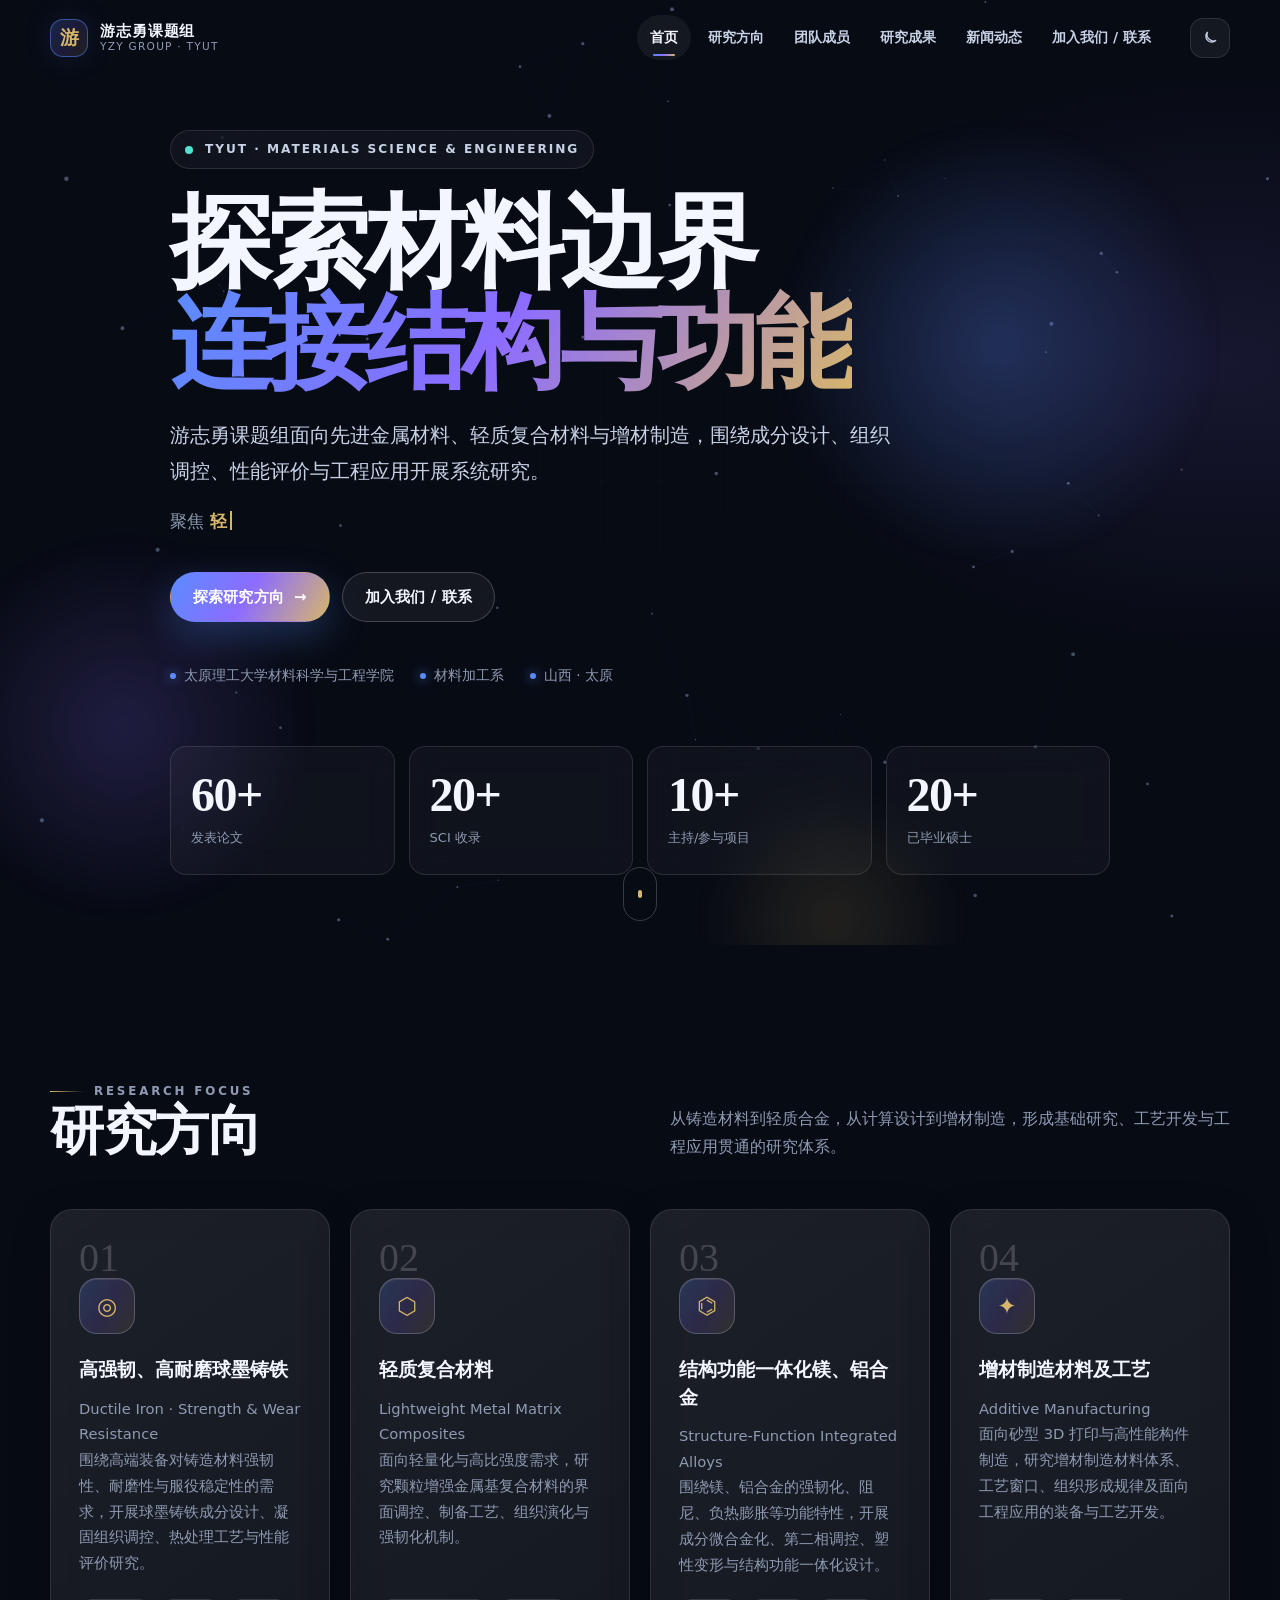
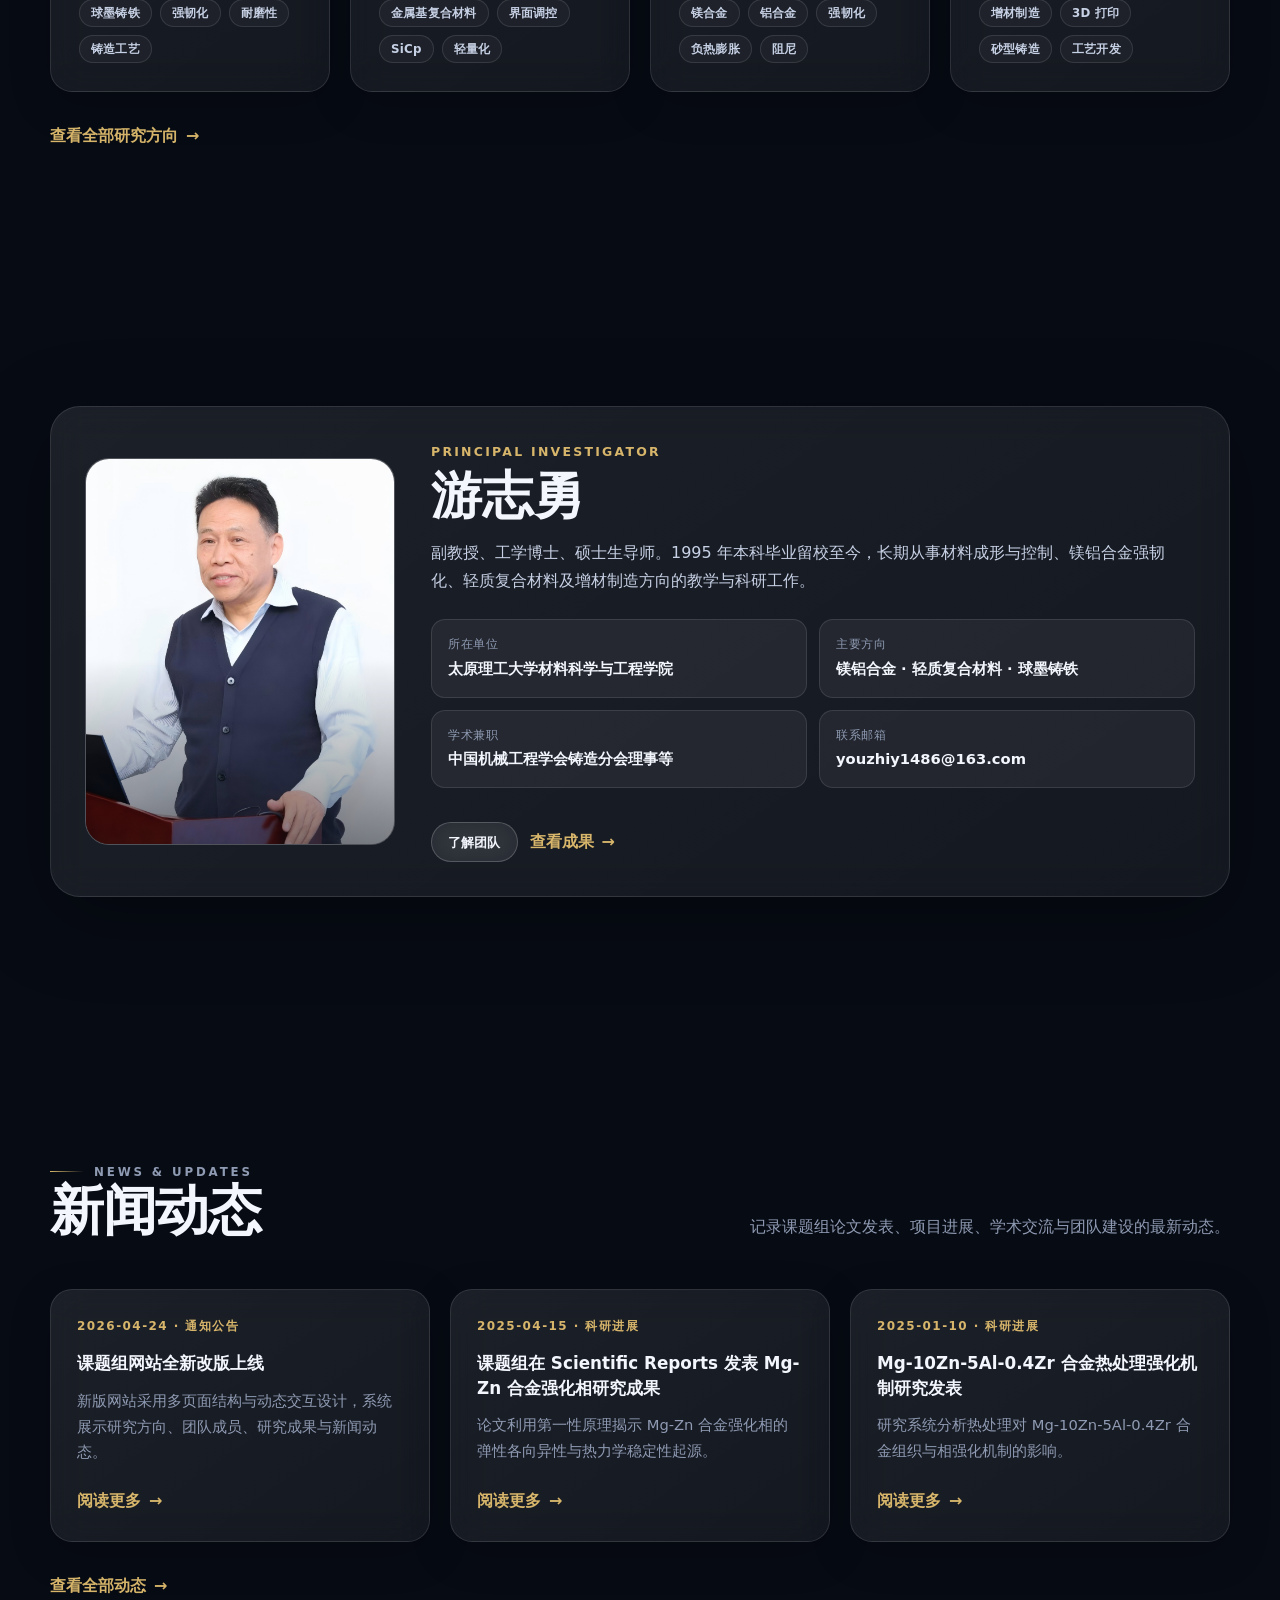
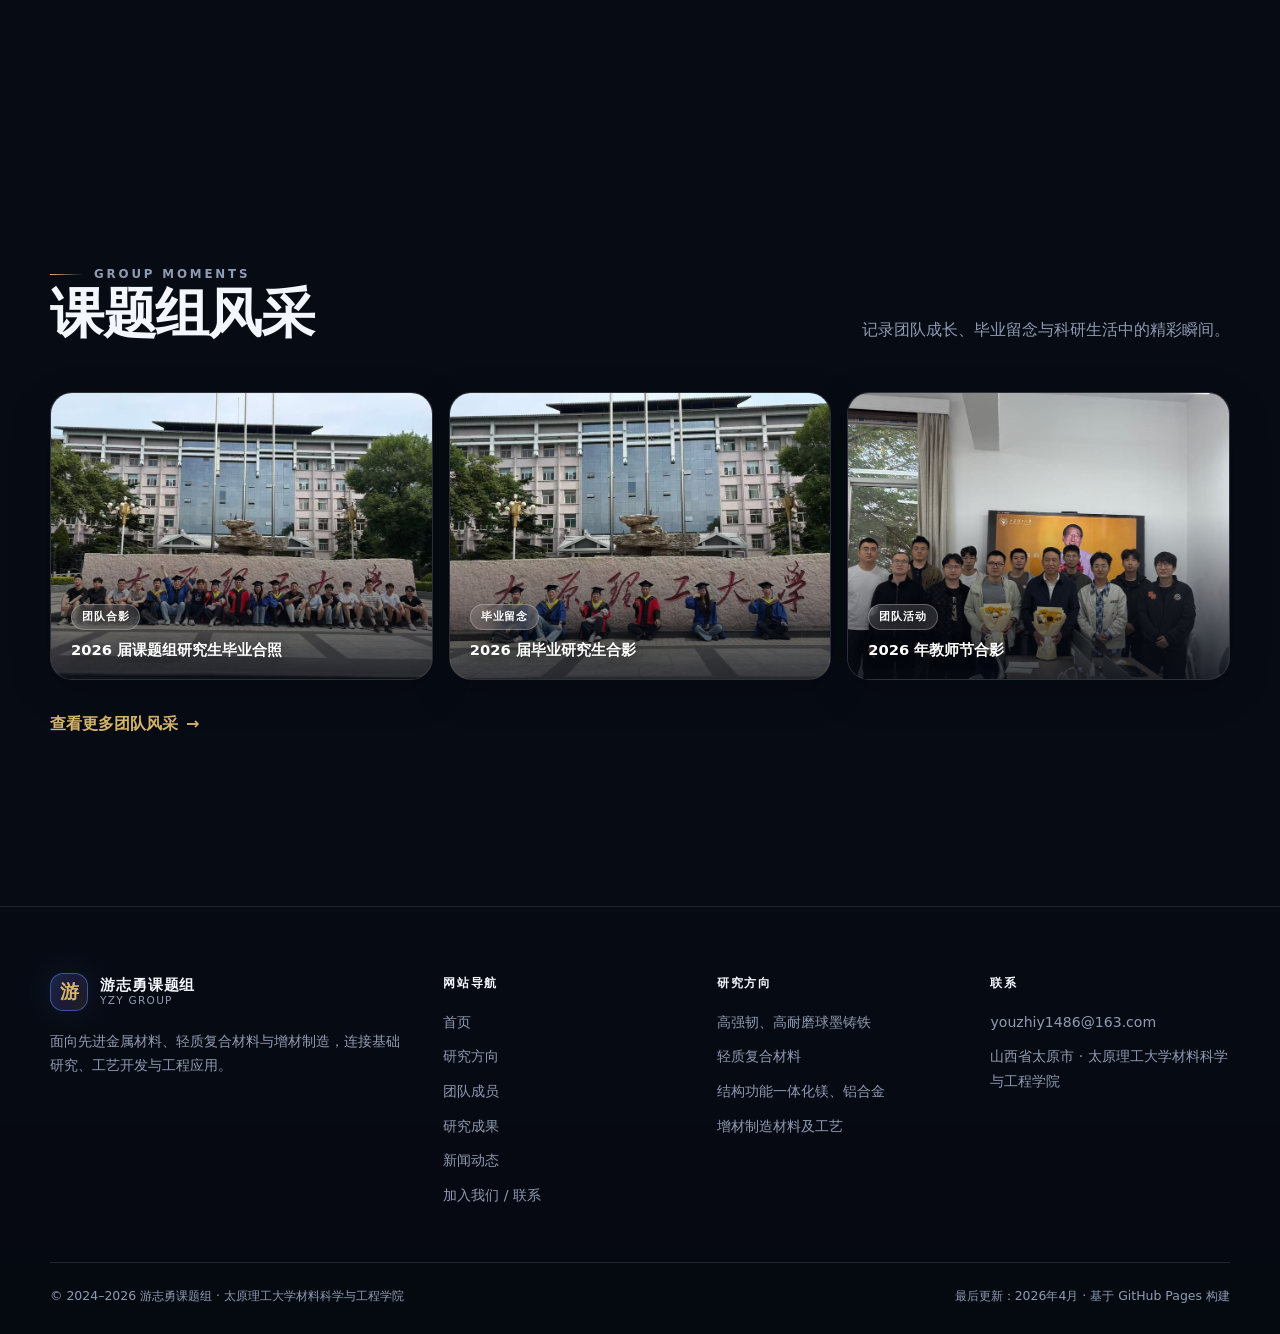
==== commit 058e3129: "Add team photo gallery with 2026 group photos" ====
--- a/index.html
+++ b/index.html
@@ -98,6 +98,21 @@
       </div>
     </section>
 
+
+    <section class="section">
+      <div class="container">
+        <div class="section-head reveal">
+          <div>
+            <p class="eyebrow">Group Moments</p>
+            <h2 class="section-title">课题组风采</h2>
+          </div>
+          <p>记录团队成长、毕业留念与科研生活中的精彩瞬间。</p>
+        </div>
+        <div class="gallery-grid" id="home-gallery"></div>
+        <div style="margin-top:30px"><a class="btn-link" href="team.html#team-gallery">查看更多团队风采</a></div>
+      </div>
+    </section>
+
   </main>
 
   <footer class="site-footer" id="site-footer"></footer>
--- a/assets/css/style.css
+++ b/assets/css/style.css
@@ -1601,3 +1601,164 @@
   .reveal { opacity: 1; transform: none; }
   .hero-canvas { display: none; }
 }
+
+/* ---------- photo gallery ---------- */
+
+.gallery-grid {
+  display: grid;
+  grid-template-columns: repeat(12, 1fr);
+  gap: 16px;
+}
+
+.gallery-item {
+  position: relative;
+  grid-column: span 4;
+  min-height: 260px;
+  overflow: hidden;
+  border: 1px solid var(--line);
+  border-radius: var(--radius-lg);
+  background: var(--surface);
+  box-shadow: var(--shadow-soft);
+  cursor: zoom-in;
+}
+
+.gallery-item img {
+  width: 100%;
+  height: 100%;
+  min-height: 260px;
+  object-fit: cover;
+  transition: transform .9s var(--ease), filter .5s var(--ease);
+}
+
+.gallery-item:hover img {
+  transform: scale(1.06);
+  filter: saturate(1.08);
+}
+
+.gallery-item::after {
+  content: "";
+  position: absolute;
+  inset: 0;
+  pointer-events: none;
+  background: linear-gradient(to top, rgba(7, 11, 20, .78), rgba(7, 11, 20, .04) 58%, transparent);
+}
+
+.gallery-caption {
+  position: absolute;
+  left: 20px;
+  right: 20px;
+  bottom: 18px;
+  z-index: 2;
+  color: #fff;
+  font-size: .92rem;
+  font-weight: 700;
+  line-height: 1.45;
+  text-shadow: 0 2px 12px rgba(0, 0, 0, .55);
+}
+
+.gallery-tag {
+  display: inline-flex;
+  margin-bottom: 9px;
+  padding: 4px 10px;
+  border: 1px solid rgba(255, 255, 255, .28);
+  border-radius: 999px;
+  background: rgba(255, 255, 255, .14);
+  color: #fff;
+  font-size: .68rem;
+  font-weight: 800;
+  letter-spacing: .08em;
+  backdrop-filter: blur(8px);
+}
+
+.gallery-zoom {
+  position: absolute;
+  top: 14px;
+  right: 14px;
+  z-index: 2;
+  display: grid;
+  place-items: center;
+  width: 38px;
+  height: 38px;
+  border: 1px solid rgba(255, 255, 255, .24);
+  border-radius: 13px;
+  background: rgba(7, 11, 20, .38);
+  color: #fff;
+  font-size: 1.1rem;
+  opacity: 0;
+  transform: translateY(-6px);
+  backdrop-filter: blur(10px);
+  transition: opacity .35s var(--ease), transform .35s var(--ease);
+}
+
+.gallery-item:hover .gallery-zoom { opacity: 1; transform: translateY(0); }
+
+.lightbox {
+  position: fixed;
+  inset: 0;
+  z-index: 3000;
+  display: grid;
+  place-items: center;
+  padding: 28px;
+  background: rgba(3, 6, 13, .9);
+  backdrop-filter: blur(18px);
+  opacity: 0;
+  visibility: hidden;
+  transition: opacity .35s var(--ease), visibility .35s var(--ease);
+}
+
+.lightbox.is-open { opacity: 1; visibility: visible; }
+
+.lightbox img {
+  max-width: min(1240px, 94vw);
+  max-height: 80vh;
+  border: 1px solid rgba(255, 255, 255, .18);
+  border-radius: 20px;
+  object-fit: contain;
+  box-shadow: 0 30px 100px rgba(0, 0, 0, .55);
+  transform: scale(.96);
+  transition: transform .45s var(--ease);
+}
+
+.lightbox.is-open img { transform: scale(1); }
+
+.lightbox-caption {
+  max-width: min(940px, 90vw);
+  margin-top: 18px;
+  color: #fff;
+  font-size: .95rem;
+  text-align: center;
+}
+
+.lightbox-close {
+  position: absolute;
+  top: 22px;
+  right: 22px;
+  display: grid;
+  place-items: center;
+  width: 44px;
+  height: 44px;
+  border: 1px solid rgba(255, 255, 255, .22);
+  border-radius: 14px;
+  background: rgba(255, 255, 255, .1);
+  color: #fff;
+  font-size: 1.25rem;
+}
+
+.lightbox-close:hover { background: rgba(255, 255, 255, .18); }
+
+@media (max-width: 1080px) {
+  .gallery-item { grid-column: span 6; }
+}
+
+@media (max-width: 620px) {
+  .gallery-item { grid-column: 1 / -1; min-height: 230px; }
+  .gallery-item img { min-height: 230px; }
+}
+
+button.gallery-item {
+  width: 100%;
+  padding: 0;
+  font: inherit;
+  text-align: left;
+  color: inherit;
+}
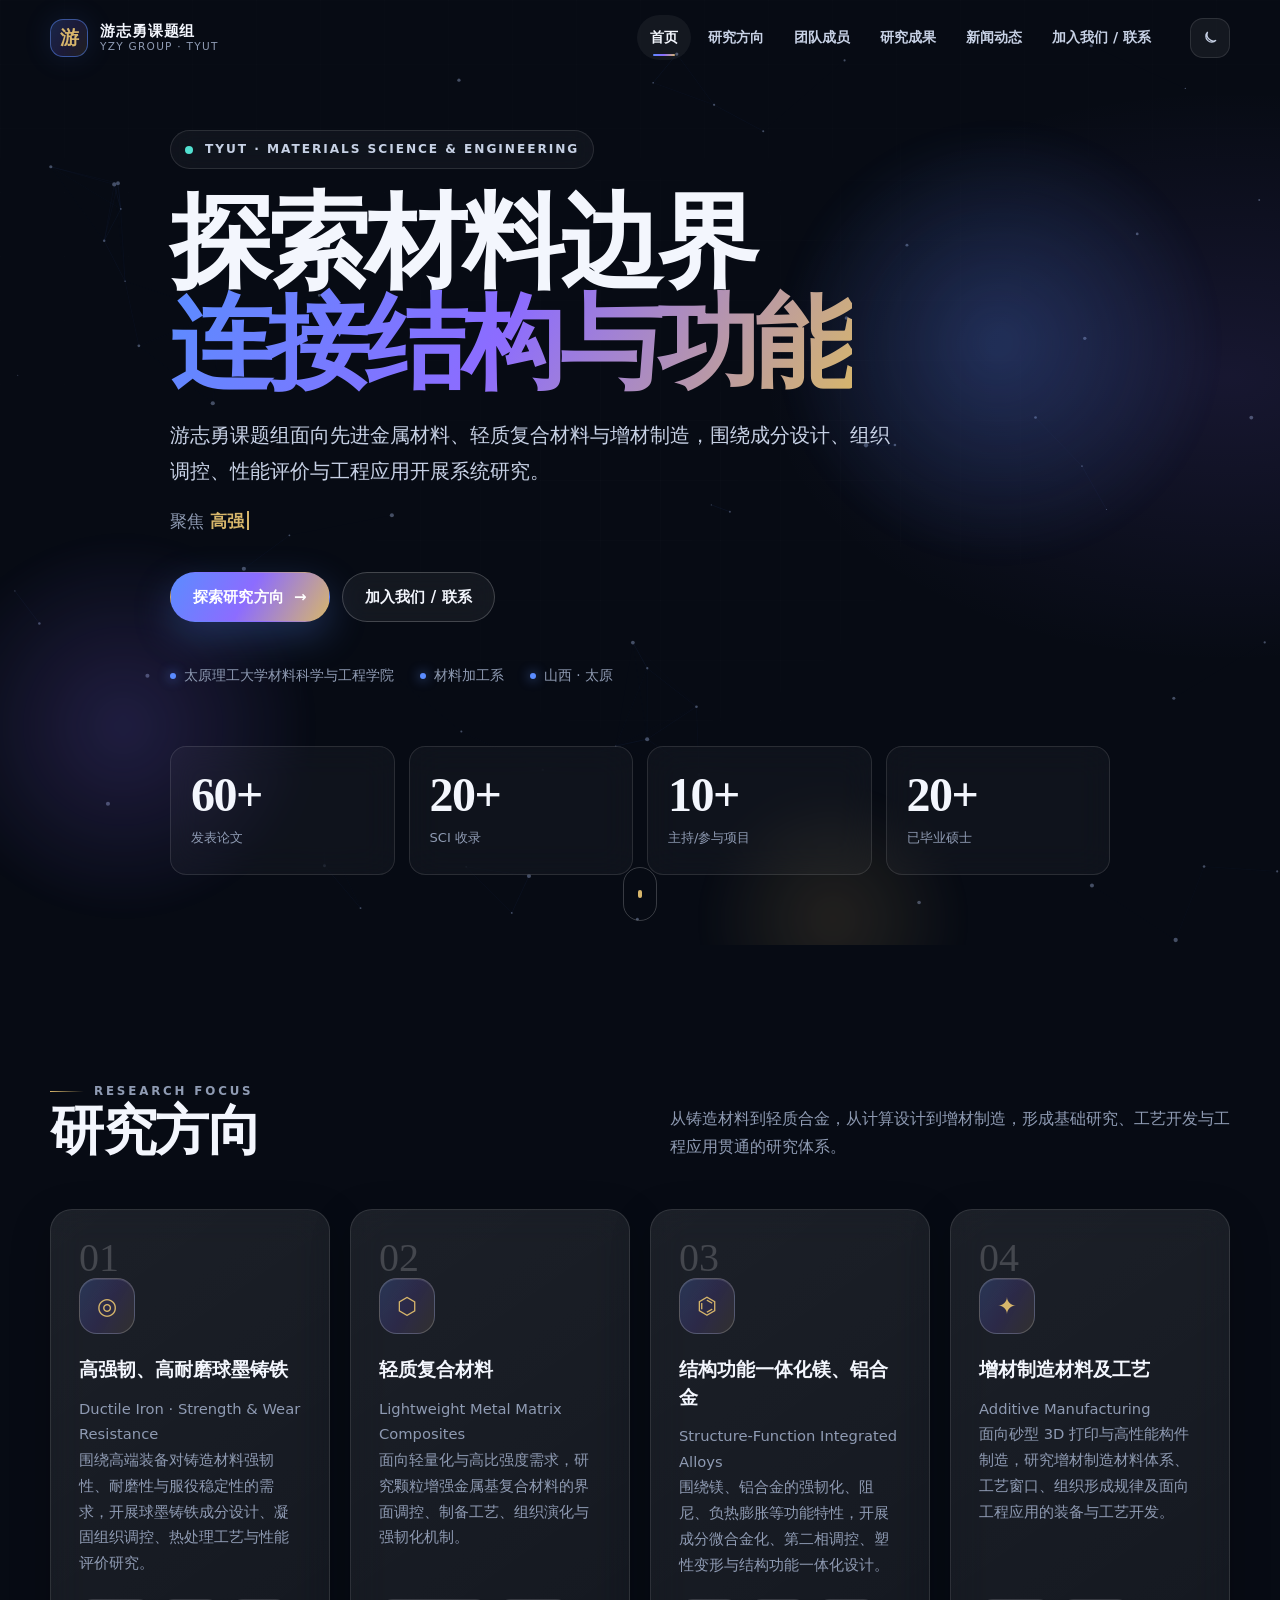
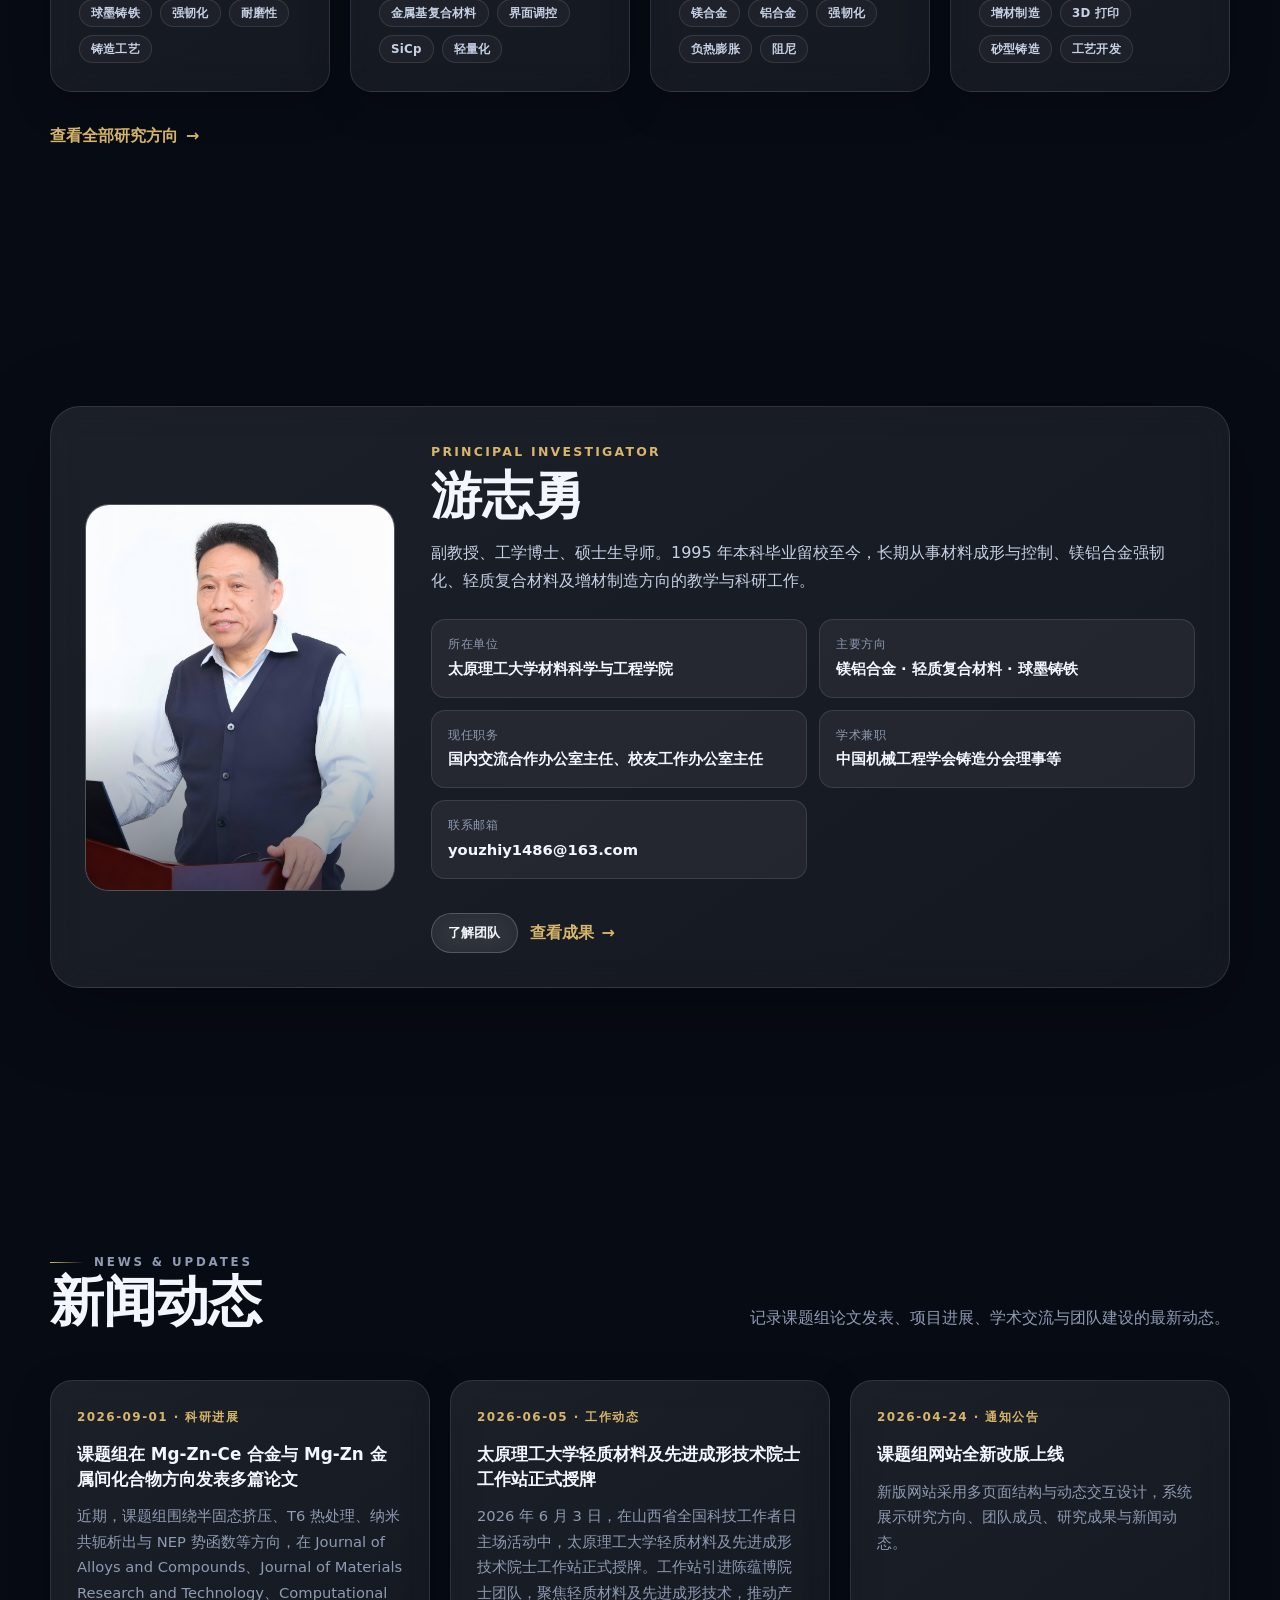
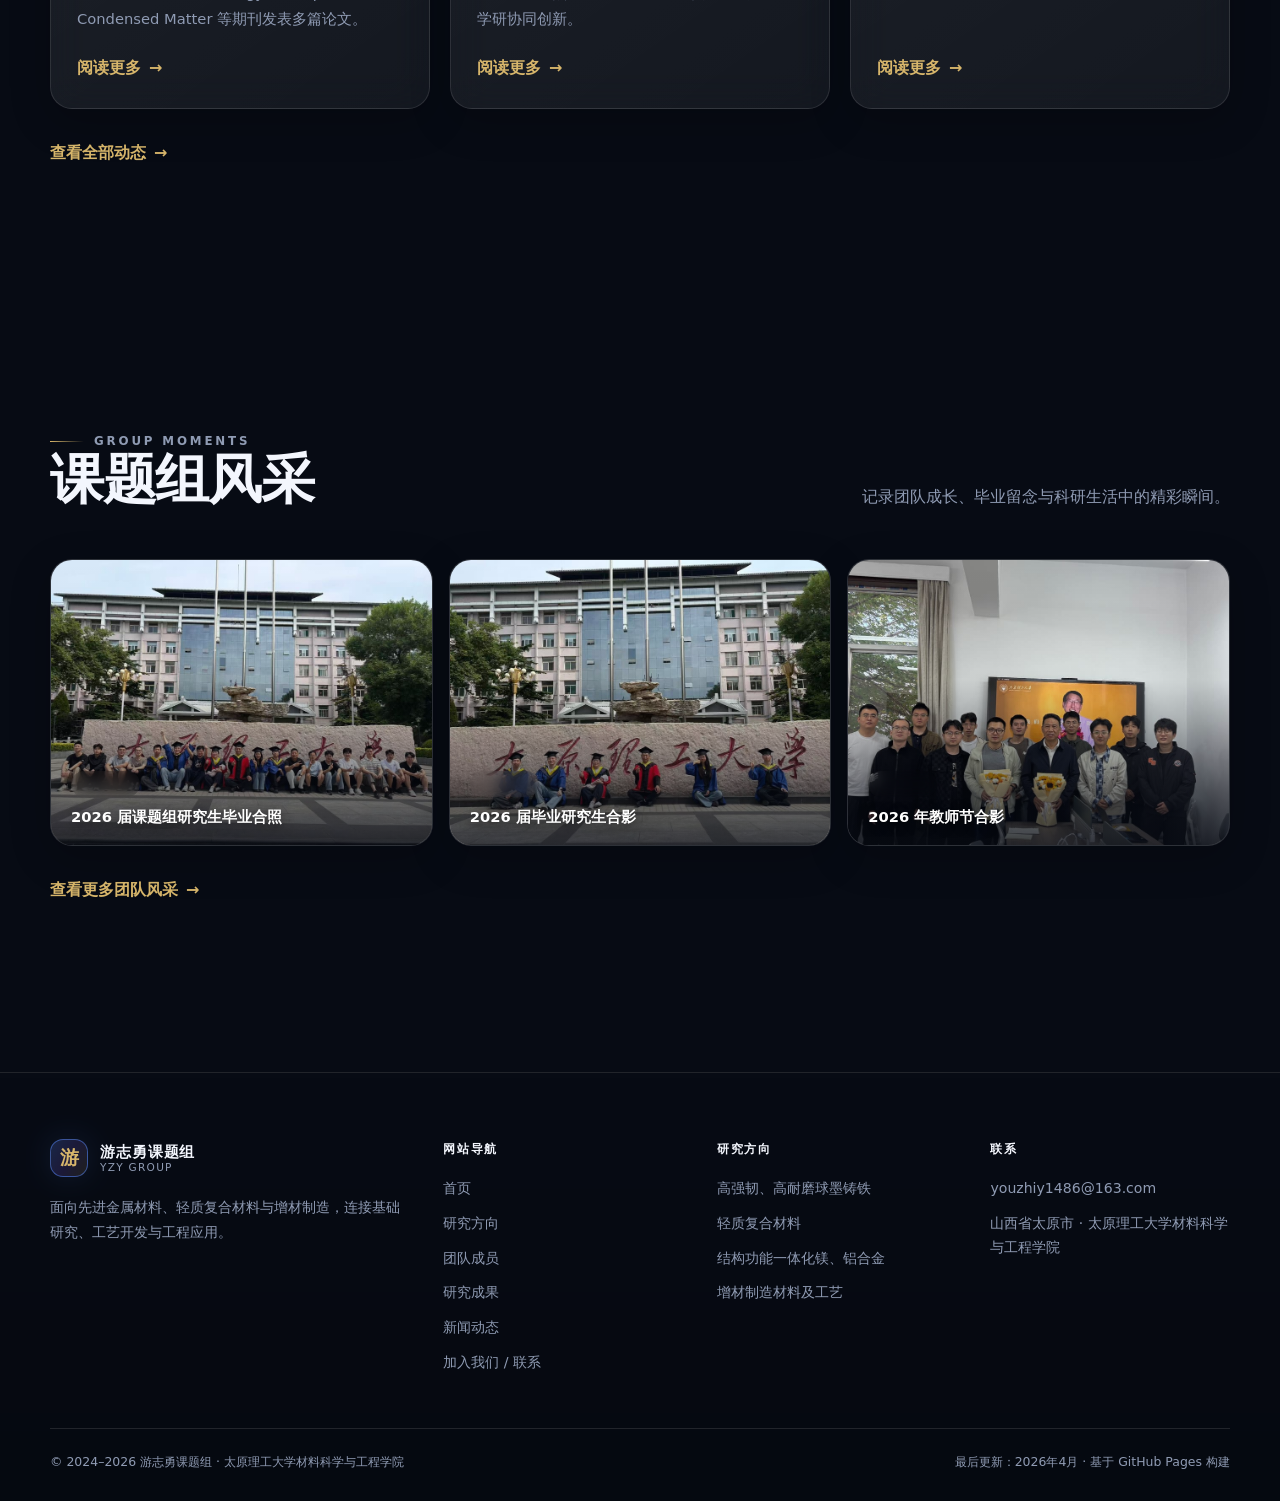
==== commit f5341d7f: "Add new publications and update news for 2026" ====
--- a/index.html
+++ b/index.html
@@ -72,6 +72,7 @@
             <div class="info-list">
               <div class="info-item"><span>所在单位</span><strong>太原理工大学材料科学与工程学院</strong></div>
               <div class="info-item"><span>主要方向</span><strong>镁铝合金 · 轻质复合材料 · 球墨铸铁</strong></div>
+              <div class="info-item"><span>现任职务</span><strong>国内交流合作办公室主任、校友工作办公室主任</strong></div>
               <div class="info-item"><span>学术兼职</span><strong>中国机械工程学会铸造分会理事等</strong></div>
               <div class="info-item"><span>联系邮箱</span><strong>youzhiy1486@163.com</strong></div>
             </div>
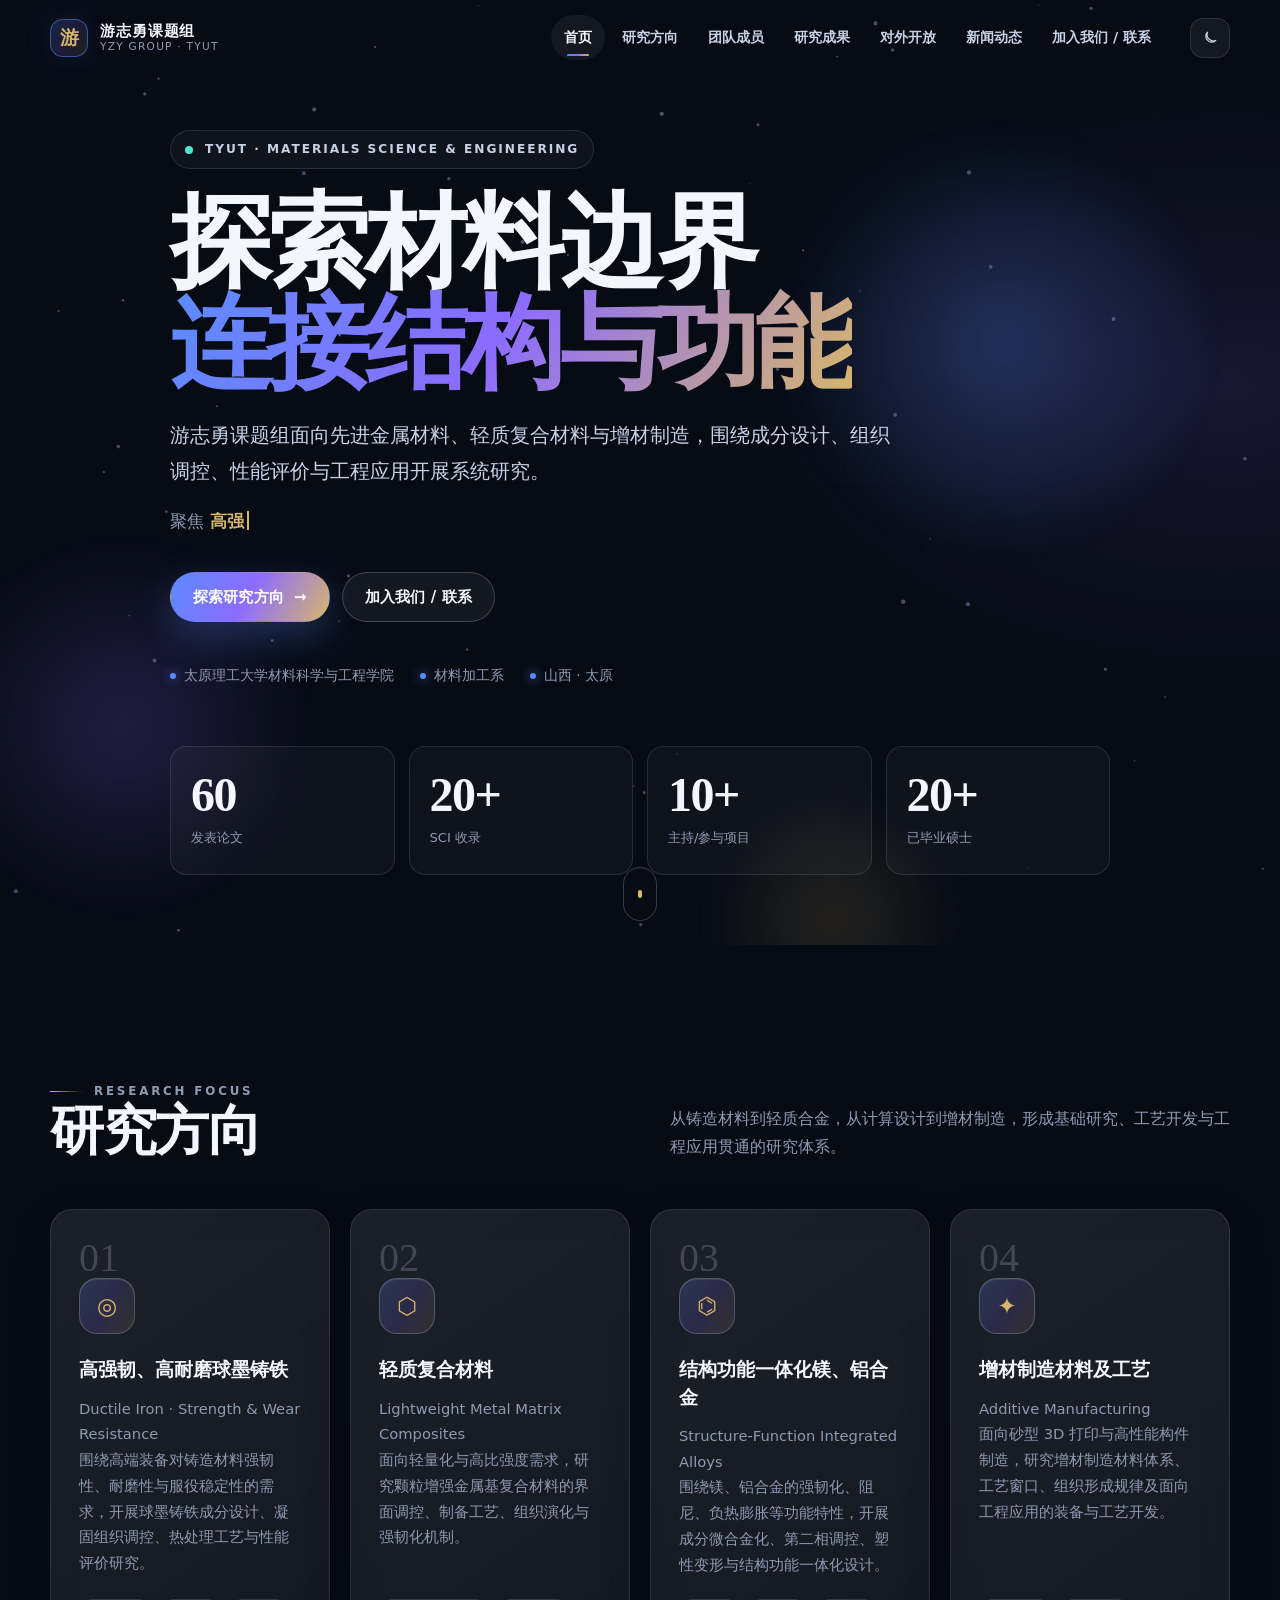
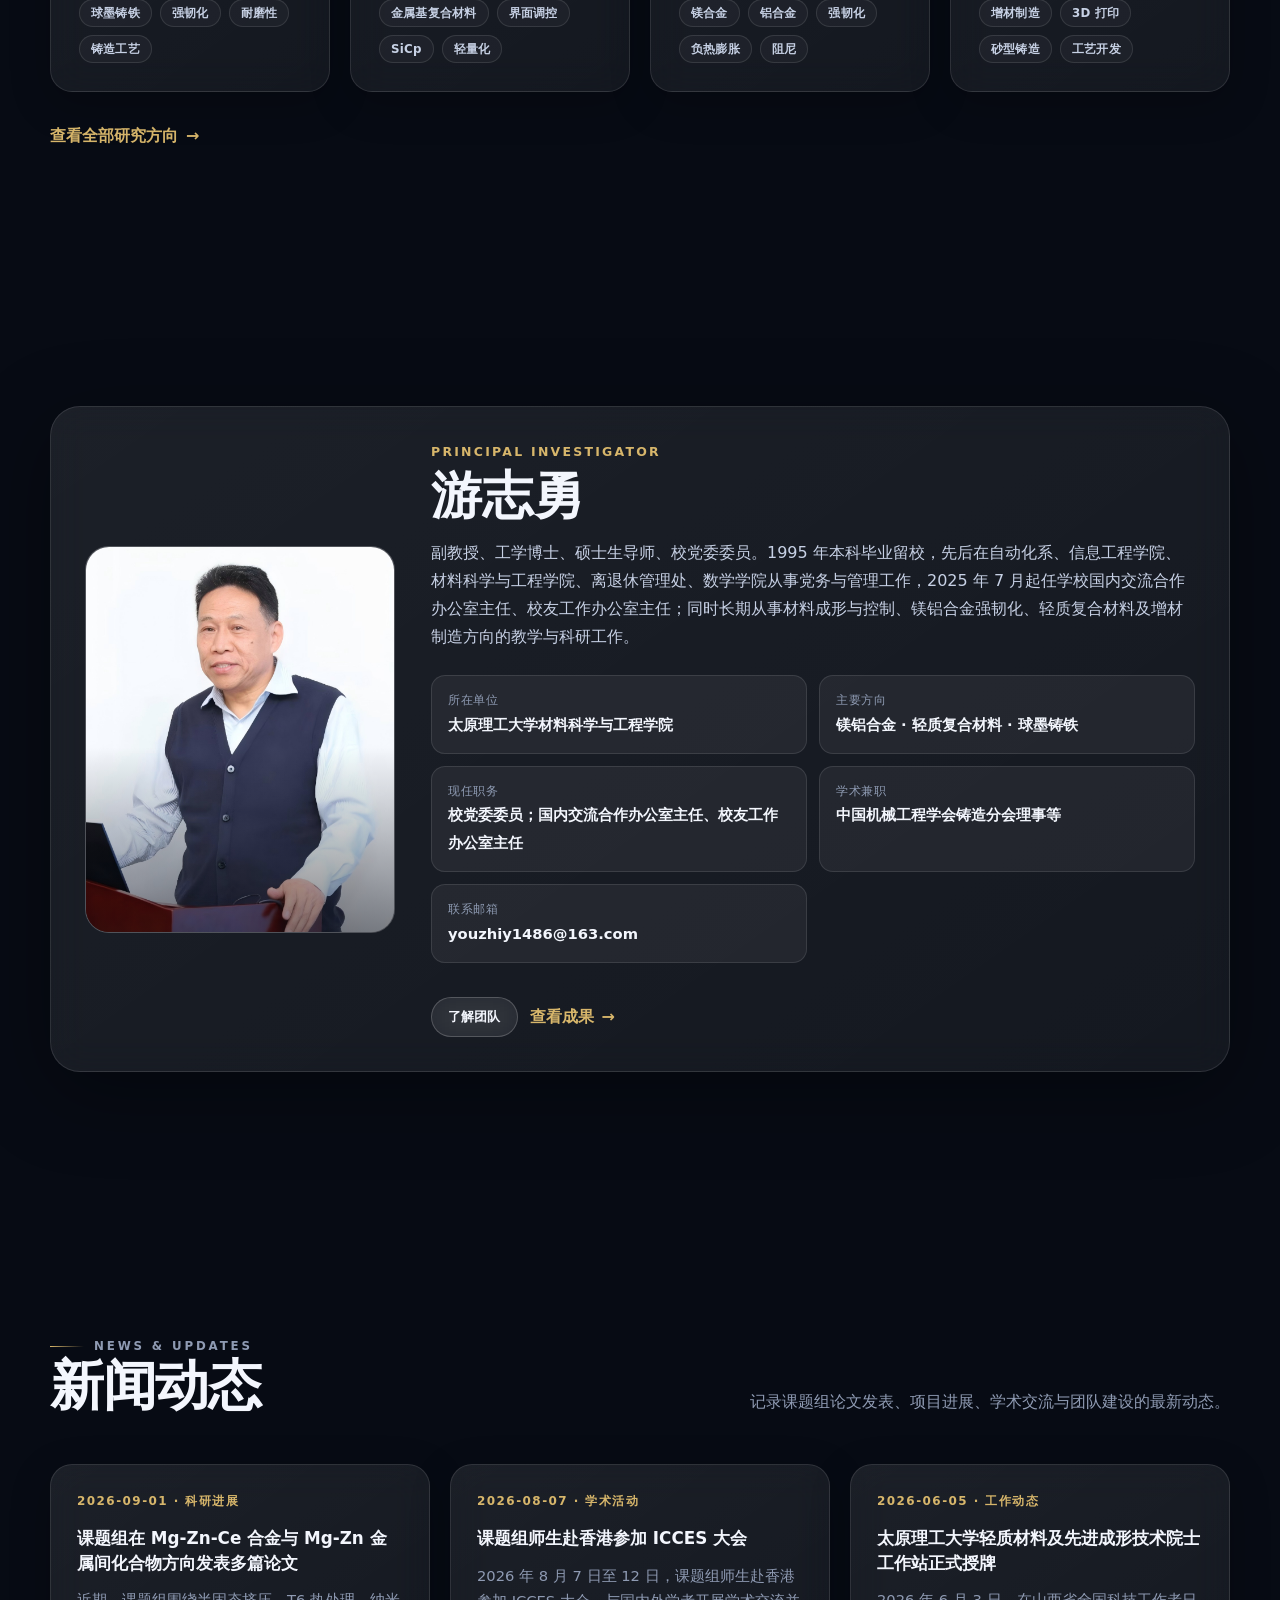
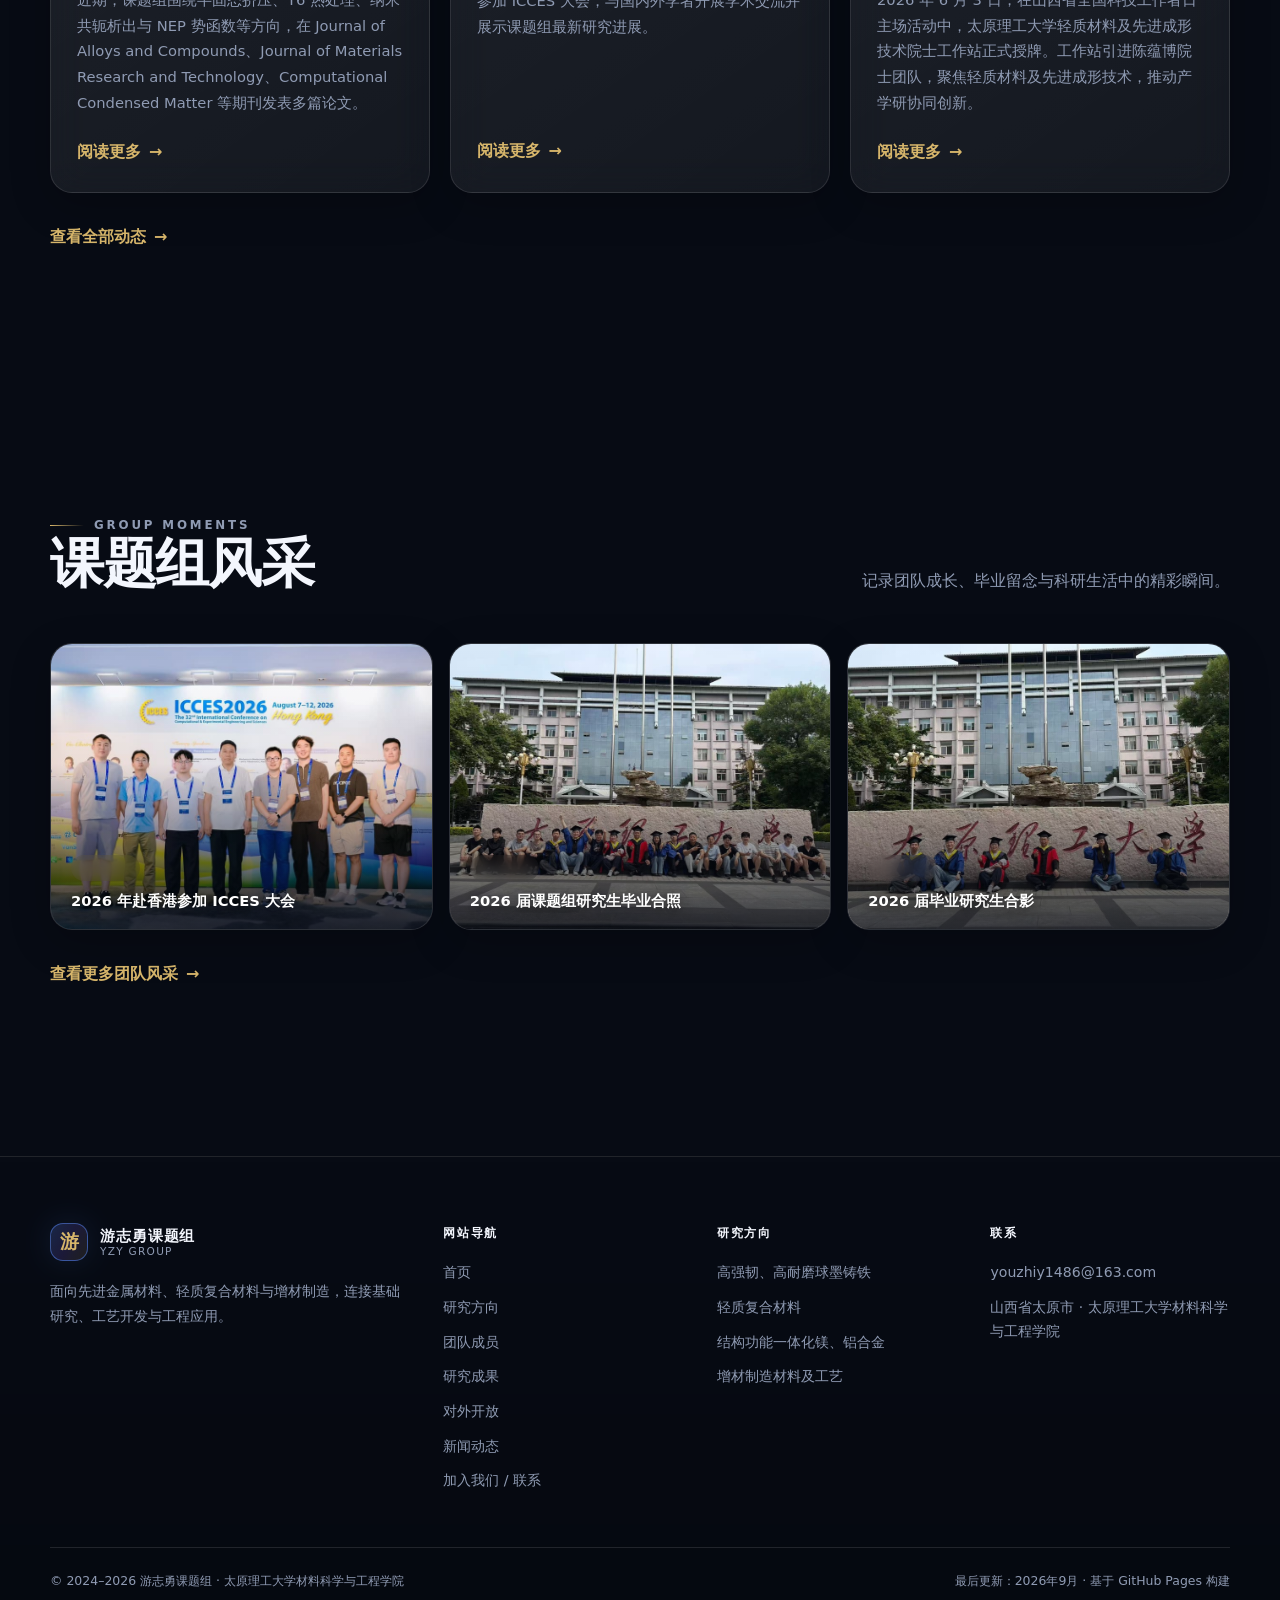
==== commit 9fd6aef4: "Add PI career timeline to team page" ====
--- a/index.html
+++ b/index.html
@@ -68,11 +68,11 @@
           <div>
             <p class="pi-role">Principal Investigator</p>
             <h2 class="pi-name">游志勇</h2>
-            <p class="pi-bio">副教授、工学博士、硕士生导师。1995 年本科毕业留校至今，长期从事材料成形与控制、镁铝合金强韧化、轻质复合材料及增材制造方向的教学与科研工作。</p>
+            <p class="pi-bio">副教授、工学博士、硕士生导师、校党委委员。1995 年本科毕业留校，先后在自动化系、信息工程学院、材料科学与工程学院、离退休管理处、数学学院从事党务与管理工作，2025 年 7 月起任学校国内交流合作办公室主任、校友工作办公室主任；同时长期从事材料成形与控制、镁铝合金强韧化、轻质复合材料及增材制造方向的教学与科研工作。</p>
             <div class="info-list">
               <div class="info-item"><span>所在单位</span><strong>太原理工大学材料科学与工程学院</strong></div>
               <div class="info-item"><span>主要方向</span><strong>镁铝合金 · 轻质复合材料 · 球墨铸铁</strong></div>
-              <div class="info-item"><span>现任职务</span><strong>国内交流合作办公室主任、校友工作办公室主任</strong></div>
+              <div class="info-item"><span>现任职务</span><strong>校党委委员；国内交流合作办公室主任、校友工作办公室主任</strong></div>
               <div class="info-item"><span>学术兼职</span><strong>中国机械工程学会铸造分会理事等</strong></div>
               <div class="info-item"><span>联系邮箱</span><strong>youzhiy1486@163.com</strong></div>
             </div>
--- a/assets/css/style.css
+++ b/assets/css/style.css
@@ -1117,9 +1117,30 @@
   gap: 12px;
 }
 
+.pub-year-sep {
+  display: flex;
+  align-items: center;
+  gap: 14px;
+  margin: 26px 2px 4px;
+  color: var(--gold);
+  font-family: var(--font-display);
+  font-size: 1.4rem;
+  font-weight: 600;
+  letter-spacing: .06em;
+}
+
+.pub-year-sep:first-child { margin-top: 0; }
+
+.pub-year-sep::after {
+  content: "";
+  flex: 1;
+  height: 1px;
+  background: linear-gradient(90deg, var(--line-strong), transparent);
+}
+
 .pub-item {
   display: grid;
-  grid-template-columns: 130px 1fr auto;
+  grid-template-columns: 130px 1fr;
   gap: 22px;
   align-items: start;
   padding: 22px 24px;
@@ -1148,6 +1169,35 @@
   white-space: nowrap;
 }
 
+.pub-side {
+  display: grid;
+  gap: 10px;
+  justify-items: start;
+}
+
+.pub-cover {
+  width: 110px;
+  padding: 0;
+  overflow: hidden;
+  border: 1px solid var(--line-strong);
+  border-radius: 8px;
+  background: none;
+  box-shadow: var(--shadow-soft);
+  cursor: zoom-in;
+  transition: transform .35s var(--ease), border-color .35s var(--ease);
+}
+
+.pub-cover:hover {
+  transform: translateY(-3px);
+  border-color: rgba(91, 140, 255, .5);
+}
+
+.pub-cover img {
+  display: block;
+  width: 100%;
+  height: auto;
+}
+
 .pub-main { min-width: 0; }
 
 .pub-main h3 {
@@ -1160,6 +1210,19 @@
   margin: 0;
   color: var(--muted);
   font-size: .86rem;
+}
+
+.tag-meta {
+  color: var(--gold);
+  border-color: rgba(215, 182, 107, .42);
+  background: rgba(215, 182, 107, .08);
+}
+
+.pub-extra {
+  margin: 6px 0 0;
+  color: var(--muted);
+  font-size: .78rem;
+  letter-spacing: .02em;
 }
 
 .pub-meta {
@@ -1167,15 +1230,6 @@
   flex-wrap: wrap;
   gap: 8px;
   margin-top: 12px;
-}
-
-.pub-year {
-  color: var(--gold);
-  font-family: var(--font-display);
-  font-size: 1.25rem;
-  font-weight: 600;
-  text-align: right;
-  white-space: nowrap;
 }
 
 .pub-link {
@@ -1262,6 +1316,20 @@
 }
 
 .timeline-item h3 { margin: 0 0 8px; font-size: 1.08rem; }
+.timeline-item .career-period {
+  margin: 0 0 6px;
+  color: var(--gold);
+  font-size: .78rem;
+  font-weight: 700;
+  letter-spacing: .08em;
+}
+
+.timeline-item .career-note {
+  margin: 8px 0 0;
+  color: var(--muted);
+  font-size: .84rem;
+  line-height: 1.6;
+}
 .timeline-item p { margin: 0; color: var(--muted); font-size: .9rem; }
 
 .news-card {
@@ -1530,7 +1598,6 @@
   .process { grid-template-columns: repeat(3, 1fr); }
   .footer-grid { grid-template-columns: 1.4fr 1fr 1fr; }
   .pub-item { grid-template-columns: 110px 1fr; }
-  .pub-year { grid-column: 1; grid-row: 1; text-align: left; }
 }
 
 @media (max-width: 860px) {
@@ -1586,7 +1653,7 @@
   .footer-bottom { display: grid; }
   .notice-card { flex-direction: column; }
   .pub-item { grid-template-columns: 1fr; }
-  .pub-year { text-align: left; }
+  .pub-side { grid-auto-flow: column; align-items: center; justify-content: start; gap: 14px; }
   .timeline { padding-left: 24px; }
   .timeline-item::before { left: -24px; }
 }
@@ -1762,3 +1829,314 @@
   text-align: left;
   color: inherit;
 }
+
+/* ---------- exchange / international page ---------- */
+
+.talk-card {
+  display: grid;
+  grid-template-columns: 1fr;
+  overflow: hidden;
+  border: 1px solid var(--line);
+  border-radius: var(--radius-xl);
+  background: linear-gradient(150deg, var(--surface-2), var(--surface));
+  box-shadow: var(--shadow);
+}
+
+.talk-media {
+  position: relative;
+  aspect-ratio: 16 / 9;
+}
+
+.talk-media img {
+  display: block;
+  width: 100%;
+  height: 100%;
+  object-fit: cover;
+}
+
+.talk-media::after {
+  content: "";
+  position: absolute;
+  inset: 0;
+  pointer-events: none;
+  background: linear-gradient(180deg, rgba(7, 11, 20, .28), rgba(7, 11, 20, .06) 42%, rgba(7, 11, 20, .62));
+}
+
+.talk-badge {
+  position: absolute;
+  top: 20px;
+  left: 20px;
+  z-index: 2;
+  padding: 7px 14px;
+  border: 1px solid rgba(255, 255, 255, .24);
+  border-radius: 999px;
+  background: rgba(7, 11, 20, .62);
+  color: #fff;
+  font-size: .68rem;
+  font-weight: 800;
+  letter-spacing: .16em;
+  text-transform: uppercase;
+  backdrop-filter: blur(10px);
+  -webkit-backdrop-filter: blur(10px);
+}
+
+.talk-caption {
+  position: absolute;
+  right: 22px;
+  bottom: 18px;
+  left: 22px;
+  z-index: 2;
+  color: rgba(255, 255, 255, .88);
+  font-size: .78rem;
+}
+
+.talk-body {
+  display: grid;
+  grid-template-columns: 1.4fr 1fr;
+  gap: clamp(24px, 4vw, 56px);
+  padding: clamp(26px, 3.4vw, 48px);
+}
+
+.talk-body .eyebrow { margin-bottom: 14px; }
+
+.talk-title {
+  margin: 0 0 16px;
+  font-family: var(--font-display);
+  font-size: clamp(1.45rem, 2.1vw, 2.05rem);
+  font-weight: 600;
+  line-height: 1.24;
+  letter-spacing: -.01em;
+}
+
+.talk-author {
+  margin: 0;
+  color: var(--gold);
+  font-size: .95rem;
+  font-weight: 700;
+  letter-spacing: .04em;
+}
+
+.talk-affil {
+  margin: 6px 0 0;
+  color: var(--muted);
+  font-size: .78rem;
+  line-height: 1.6;
+}
+
+.talk-kw {
+  display: flex;
+  flex-wrap: wrap;
+  gap: 8px;
+  margin: 18px 0 0;
+}
+
+.talk-kw span {
+  padding: 5px 11px;
+  border: 1px solid var(--line);
+  border-radius: 999px;
+  color: var(--text-soft);
+  font-size: .72rem;
+  letter-spacing: .03em;
+}
+
+.talk-meta {
+  display: grid;
+  gap: 10px;
+  margin: 0 0 20px;
+}
+
+.talk-meta div {
+  display: flex;
+  gap: 14px;
+  align-items: baseline;
+  padding-bottom: 9px;
+  border-bottom: 1px solid var(--line);
+}
+
+.talk-meta dt {
+  min-width: 62px;
+  color: var(--muted);
+  font-size: .72rem;
+  letter-spacing: .1em;
+}
+
+.talk-meta dd {
+  margin: 0;
+  color: var(--text);
+  font-size: .9rem;
+  font-weight: 600;
+}
+
+.talk-facts {
+  display: grid;
+  gap: 10px;
+  margin: 0;
+  padding: 0;
+  list-style: none;
+}
+
+.talk-facts li {
+  position: relative;
+  padding-left: 18px;
+  color: var(--text-soft);
+  font-size: .86rem;
+  line-height: 1.65;
+}
+
+.talk-facts li::before {
+  content: "";
+  position: absolute;
+  top: .62em;
+  left: 0;
+  width: 8px;
+  height: 8px;
+  border-radius: 50%;
+  background: var(--gradient);
+}
+
+.talk-note {
+  margin: 18px 0 0;
+  color: var(--muted);
+  font-size: .74rem;
+  line-height: 1.5;
+}
+
+.report-grid {
+  display: grid;
+  grid-template-columns: 1fr 1fr;
+  gap: 14px;
+}
+
+.report-shot {
+  position: relative;
+  margin: 0;
+  overflow: hidden;
+  border: 1px solid var(--line);
+  border-radius: var(--radius-lg);
+  background: var(--surface);
+  box-shadow: var(--shadow-soft);
+}
+
+.report-shot img {
+  display: block;
+  width: 100%;
+  aspect-ratio: 4 / 3;
+  object-fit: cover;
+  transition: transform .8s var(--ease);
+}
+
+.report-shot:hover img { transform: scale(1.04); }
+
+.report-shot[data-full] { cursor: zoom-in; }
+
+.report-shot figcaption {
+  position: absolute;
+  inset: auto 0 0 0;
+  padding: 18px 20px;
+  background: linear-gradient(to top, rgba(7, 11, 20, .88), transparent);
+  color: #fff;
+  font-size: .8rem;
+}
+
+.report-shot figcaption span {
+  display: block;
+  margin-bottom: 4px;
+  color: var(--gold);
+  font-size: .64rem;
+  font-weight: 800;
+  letter-spacing: .16em;
+  text-transform: uppercase;
+}
+
+.paper-list { display: grid; gap: 12px; }
+
+.paper-row {
+  display: grid;
+  grid-template-columns: 56px 1fr auto;
+  gap: 20px;
+  align-items: center;
+  padding: 22px 26px;
+  border: 1px solid var(--line);
+  border-radius: var(--radius-lg);
+  background: linear-gradient(145deg, var(--surface-2), var(--surface));
+  box-shadow: var(--shadow-soft);
+  transition: transform .35s var(--ease), border-color .35s var(--ease);
+}
+
+.paper-row:hover {
+  transform: translateX(4px);
+  border-color: rgba(91, 140, 255, .4);
+}
+
+.paper-index {
+  color: var(--gold);
+  font-family: var(--font-display);
+  font-size: 1.5rem;
+  opacity: .75;
+}
+
+.paper-main h3 {
+  margin: 0 0 8px;
+  font-size: 1rem;
+  font-weight: 600;
+  line-height: 1.5;
+}
+
+.paper-meta {
+  margin: 0;
+  color: var(--muted);
+  font-size: .83rem;
+}
+
+.paper-doi {
+  display: inline-block;
+  margin-top: 8px;
+  color: var(--primary);
+  font-size: .78rem;
+  font-weight: 700;
+  word-break: break-all;
+}
+
+.paper-doi:hover { color: var(--gold); }
+
+.paper-if {
+  display: grid;
+  gap: 2px;
+  justify-items: center;
+  padding: 10px 14px;
+  border: 1px solid var(--line);
+  border-radius: 14px;
+  background: var(--gradient-soft);
+}
+
+.paper-if strong {
+  color: var(--gold);
+  font-family: var(--font-display);
+  font-size: 1.35rem;
+  line-height: 1;
+}
+
+.paper-if em {
+  color: var(--muted);
+  font-size: .64rem;
+  font-style: normal;
+  letter-spacing: .18em;
+}
+
+.card-foot {
+  margin: 16px 0 0 !important;
+  color: var(--gold) !important;
+  font-size: .78rem !important;
+  font-weight: 700;
+}
+
+@media (max-width: 960px) {
+  .talk-body { grid-template-columns: 1fr; }
+  .report-grid { grid-template-columns: 1fr; }
+}
+
+@media (max-width: 620px) {
+  .paper-row { grid-template-columns: 1fr auto; gap: 14px; padding: 18px 20px; }
+  .paper-index { display: none; }
+  .talk-caption { right: 16px; bottom: 14px; left: 16px; font-size: .72rem; }
+}
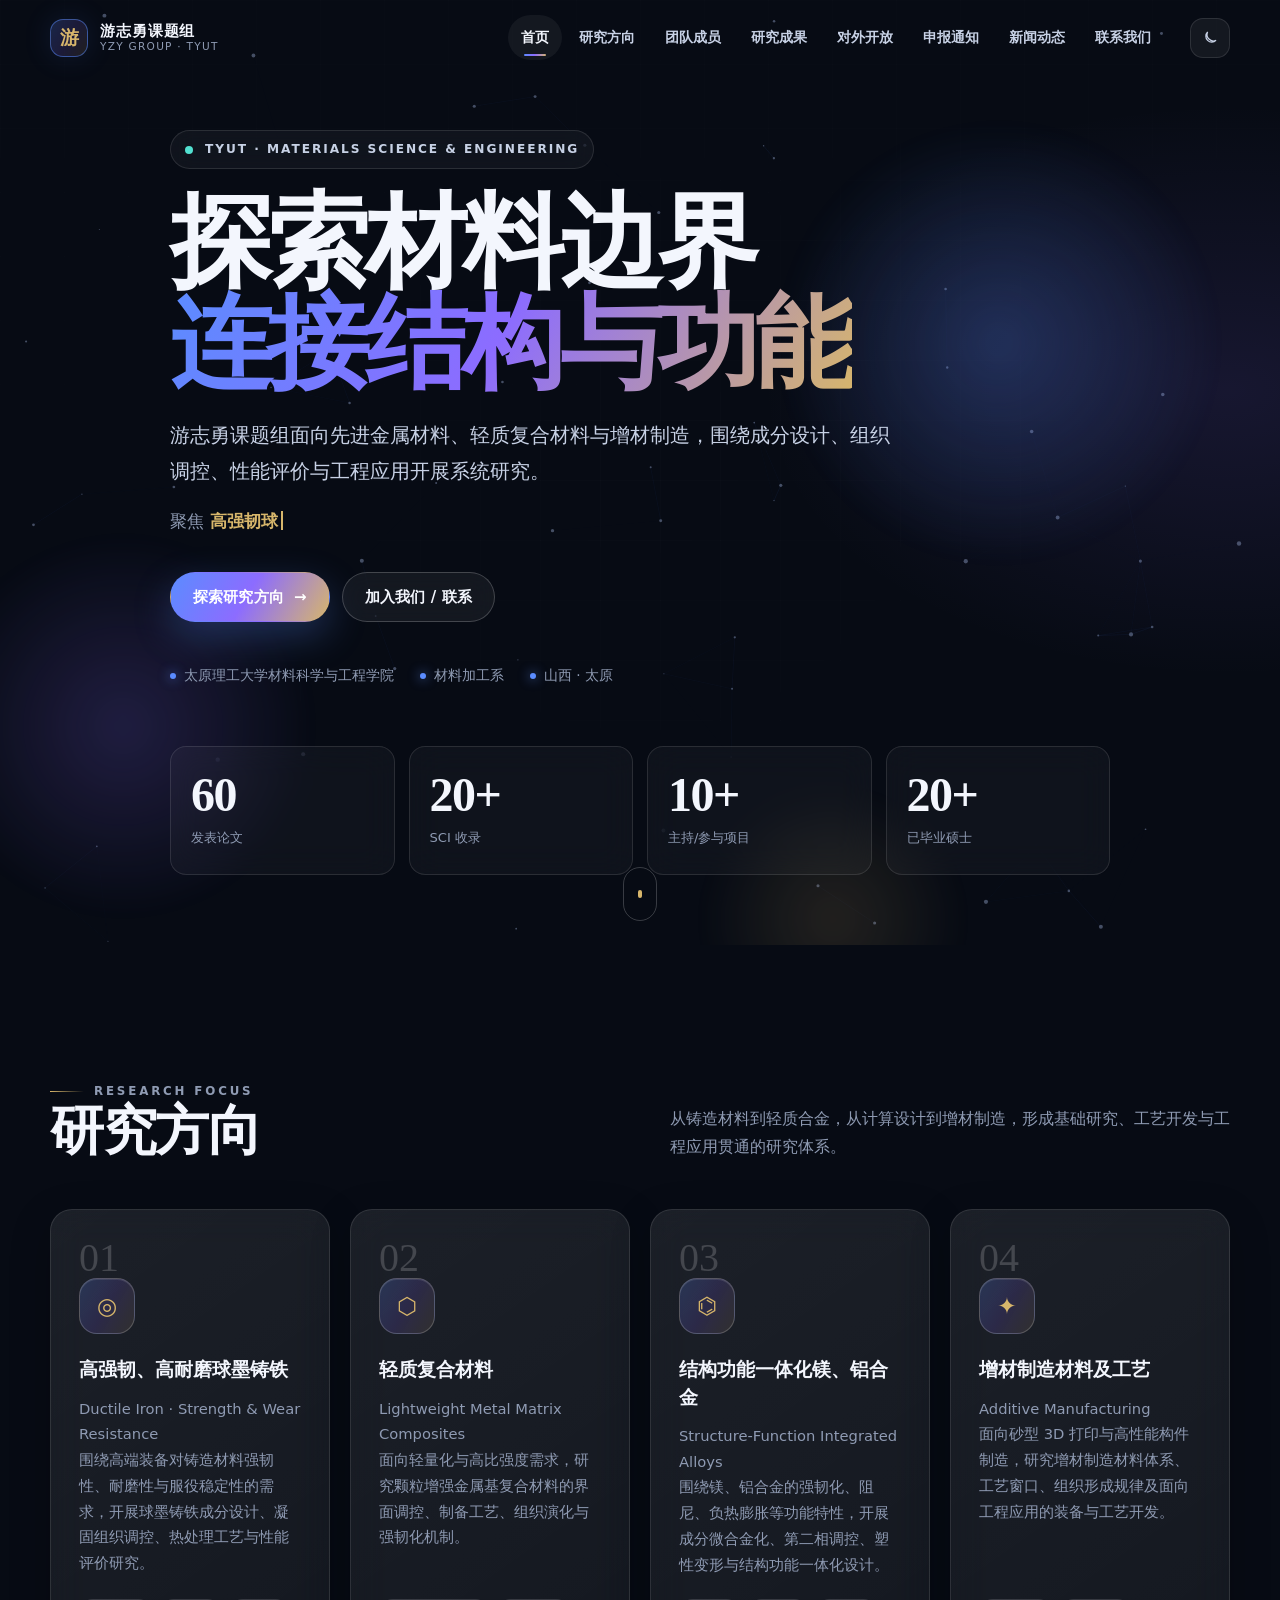
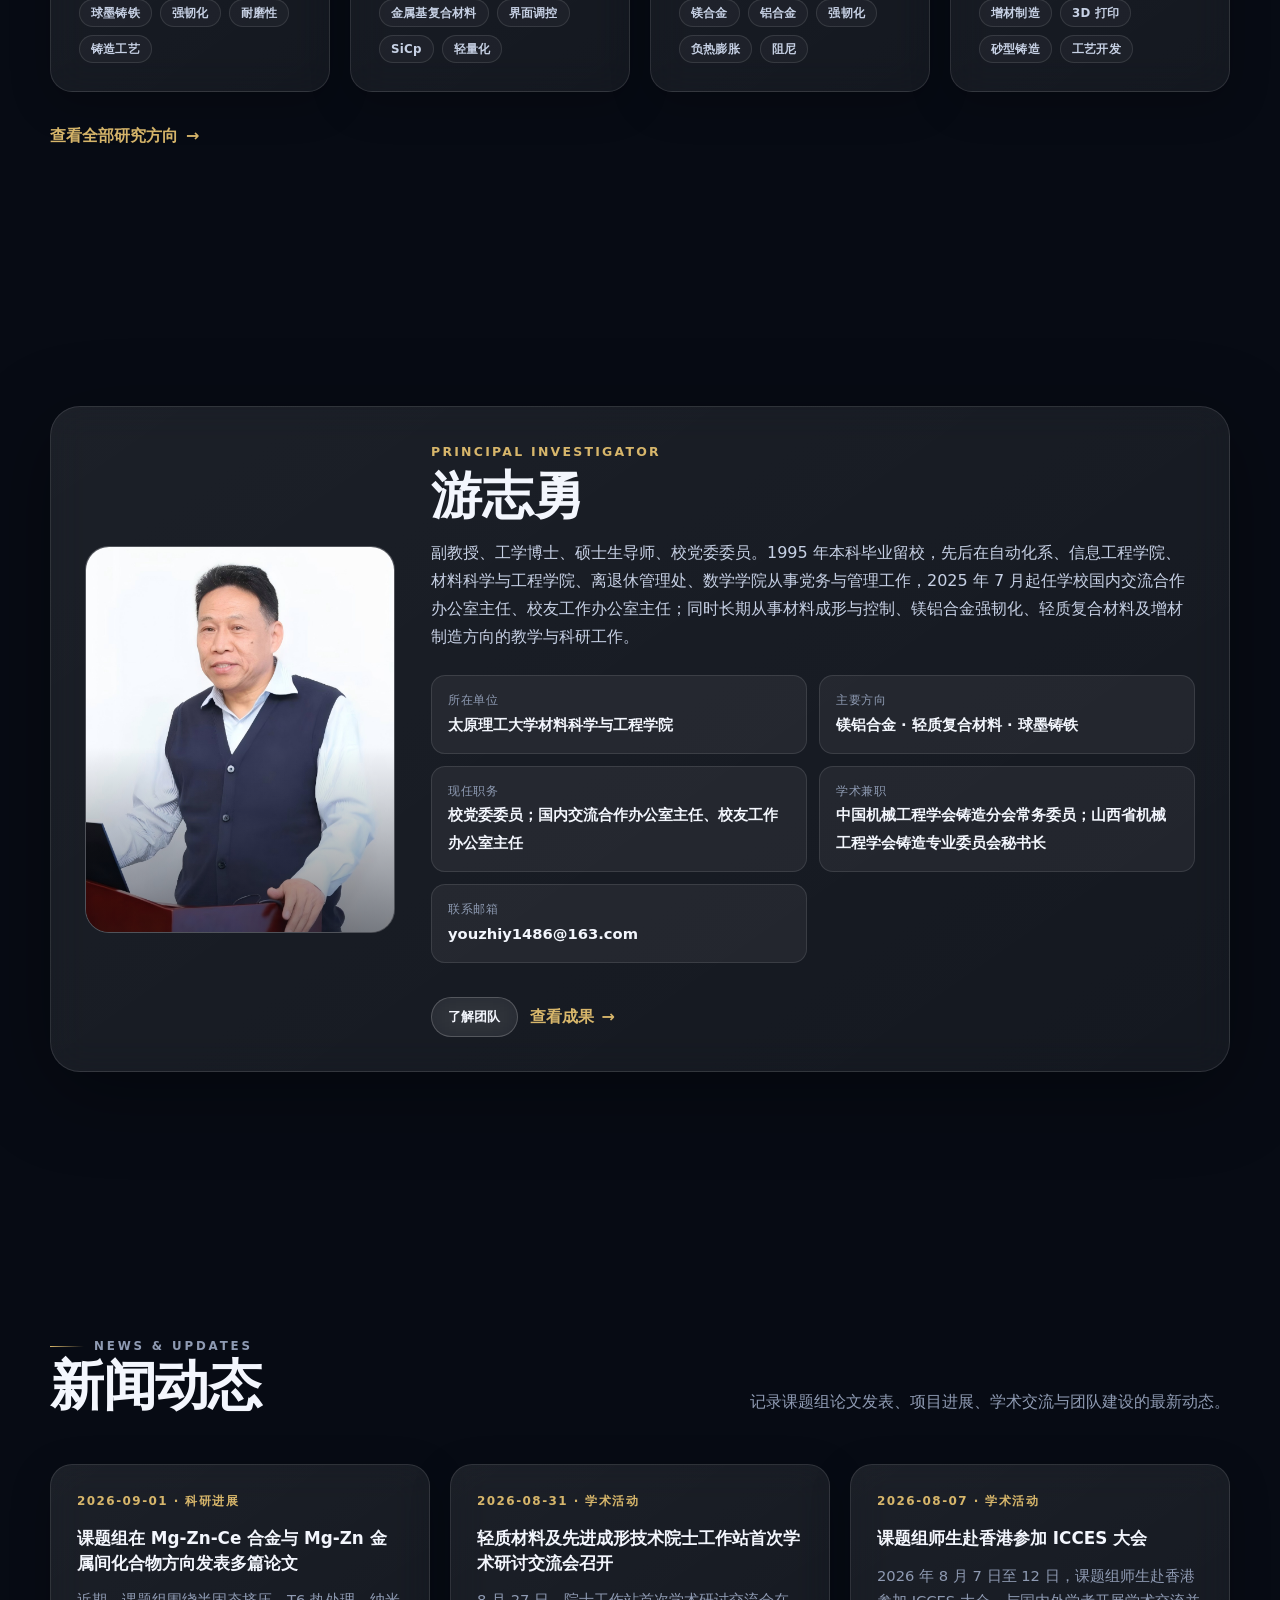
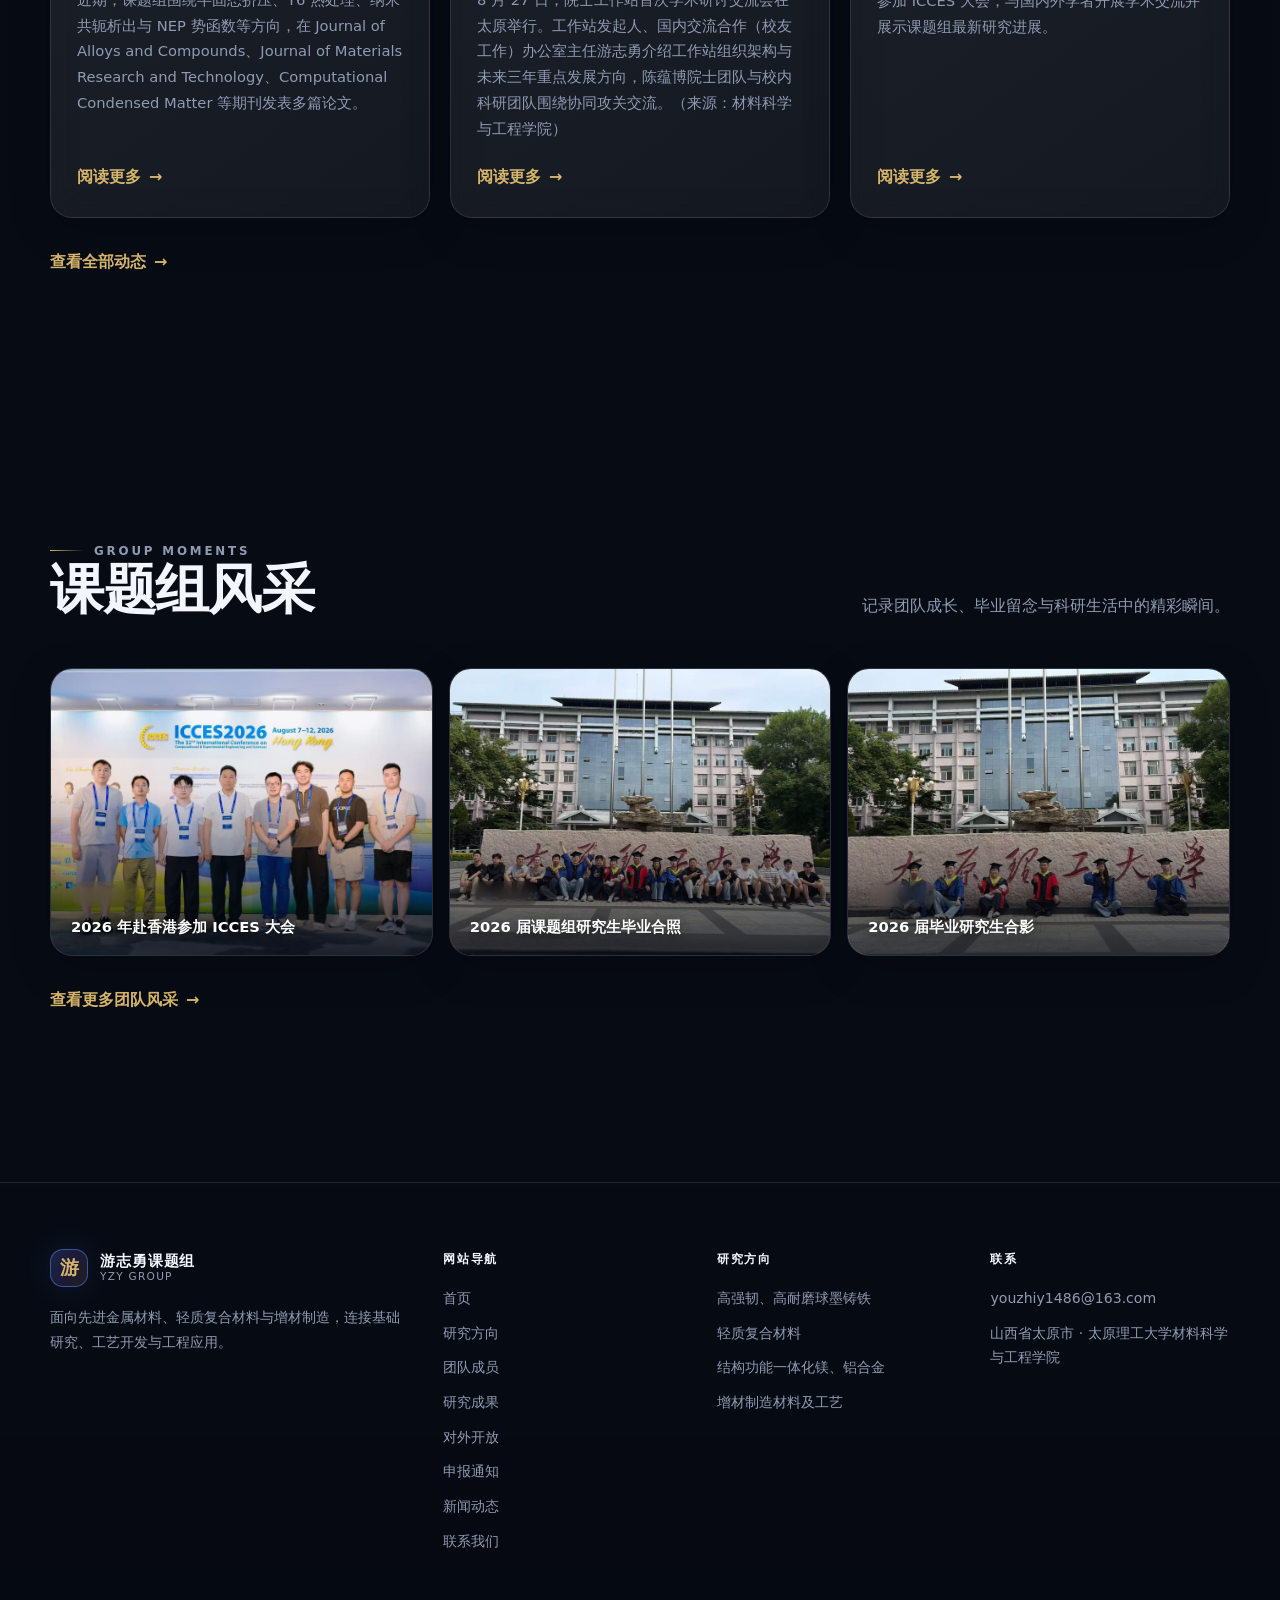
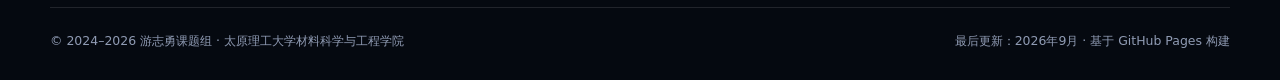
==== commit 97460076: "Update appointments and add four honors" ====
--- a/index.html
+++ b/index.html
@@ -73,7 +73,7 @@
               <div class="info-item"><span>所在单位</span><strong>太原理工大学材料科学与工程学院</strong></div>
               <div class="info-item"><span>主要方向</span><strong>镁铝合金 · 轻质复合材料 · 球墨铸铁</strong></div>
               <div class="info-item"><span>现任职务</span><strong>校党委委员；国内交流合作办公室主任、校友工作办公室主任</strong></div>
-              <div class="info-item"><span>学术兼职</span><strong>中国机械工程学会铸造分会理事等</strong></div>
+              <div class="info-item"><span>学术兼职</span><strong>中国机械工程学会铸造分会常务委员；山西省机械工程学会铸造专业委员会秘书长</strong></div>
               <div class="info-item"><span>联系邮箱</span><strong>youzhiy1486@163.com</strong></div>
             </div>
             <div class="hero-actions">
--- a/assets/css/style.css
+++ b/assets/css/style.css
@@ -2140,3 +2140,251 @@
   .paper-index { display: none; }
   .talk-caption { right: 16px; bottom: 14px; left: 16px; font-size: .72rem; }
 }
+
+/* ---------- funding notices page ---------- */
+
+.notice-list {
+  display: grid;
+  gap: 10px;
+}
+
+.notice-count {
+  margin: 0 0 6px;
+  color: var(--muted);
+  font-size: .8rem;
+  letter-spacing: .04em;
+}
+
+.notice-row {
+  display: grid;
+  grid-template-columns: 110px 1fr 24px;
+  gap: 20px;
+  align-items: start;
+  padding: 20px 24px;
+  border: 1px solid var(--line);
+  border-radius: var(--radius-md);
+  background: linear-gradient(145deg, var(--surface-2), var(--surface));
+  transition: transform .35s var(--ease), border-color .35s var(--ease);
+}
+
+.notice-row:hover {
+  transform: translateX(4px);
+  border-color: rgba(91, 140, 255, .42);
+}
+
+.notice-date {
+  color: var(--gold);
+  font-family: var(--font-display);
+  font-size: .95rem;
+  font-weight: 600;
+  letter-spacing: .02em;
+  white-space: nowrap;
+}
+
+.notice-main { min-width: 0; }
+
+.notice-main h3 {
+  margin: 0 0 6px;
+  font-size: 1rem;
+  line-height: 1.55;
+}
+
+.notice-main h3 a {
+  color: var(--text);
+  text-decoration: none;
+  background-image: linear-gradient(var(--primary), var(--primary));
+  background-repeat: no-repeat;
+  background-size: 0 1px;
+  background-position: 0 1.3em;
+  transition: background-size .35s var(--ease), color .35s var(--ease);
+}
+
+.notice-main h3 a:hover {
+  color: var(--gold);
+  background-size: 100% 1px;
+}
+
+.notice-source {
+  margin: 0;
+  color: var(--muted);
+  font-size: .8rem;
+}
+
+.notice-arrow {
+  color: var(--muted);
+  font-size: 1rem;
+  line-height: 1.6;
+  transition: color .3s var(--ease), transform .3s var(--ease);
+}
+
+.notice-row:hover .notice-arrow {
+  color: var(--primary);
+  transform: translate(2px, -2px);
+}
+
+.notice-foot {
+  margin: 22px 0 0;
+  color: var(--muted);
+  font-size: .78rem;
+  line-height: 1.7;
+}
+
+.notice-foot code {
+  padding: 1px 6px;
+  border: 1px solid var(--line);
+  border-radius: 6px;
+  font-size: .74rem;
+}
+
+@media (max-width: 620px) {
+  .notice-row { grid-template-columns: 1fr 20px; gap: 10px 12px; padding: 16px 18px; }
+  .notice-date { grid-column: 1 / -1; }
+}
+
+/* ---------- quick links ---------- */
+
+.quick-links {
+  display: grid;
+  grid-template-columns: repeat(5, 1fr);
+  gap: 12px;
+}
+
+.quick-link {
+  position: relative;
+  display: grid;
+  gap: 6px;
+  padding: 20px 20px 18px;
+  border: 1px solid var(--line);
+  border-radius: var(--radius-md);
+  background: linear-gradient(145deg, var(--surface-2), var(--surface));
+  color: var(--text);
+  text-decoration: none;
+  transition: transform .35s var(--ease), border-color .35s var(--ease);
+}
+
+.quick-link:hover {
+  transform: translateY(-3px);
+  border-color: rgba(91, 140, 255, .45);
+}
+
+.quick-tag {
+  color: var(--gold);
+  font-size: .66rem;
+  font-weight: 800;
+  letter-spacing: .14em;
+}
+
+.quick-link strong {
+  font-size: 1rem;
+  line-height: 1.4;
+}
+
+.quick-link > span:not(.quick-tag):not(.quick-arrow) {
+  color: var(--muted);
+  font-size: .8rem;
+  line-height: 1.5;
+}
+
+.quick-arrow {
+  position: absolute;
+  top: 16px;
+  right: 18px;
+  color: var(--muted);
+  transition: color .3s var(--ease), transform .3s var(--ease);
+}
+
+.quick-link:hover .quick-arrow {
+  color: var(--primary);
+  transform: translate(2px, -2px);
+}
+
+@media (max-width: 1080px) {
+  .quick-links { grid-template-columns: repeat(3, 1fr); }
+}
+
+@media (max-width: 620px) {
+  .quick-links { grid-template-columns: repeat(2, 1fr); gap: 10px; }
+  .quick-link { padding: 16px; }
+}
+
+/* ---------- graduates ---------- */
+
+.grad-group { margin-bottom: 26px; }
+
+.grad-group:last-child { margin-bottom: 0; }
+
+.grad-head {
+  display: flex;
+  align-items: baseline;
+  gap: 12px;
+  margin-bottom: 12px;
+  padding-bottom: 8px;
+  border-bottom: 1px solid var(--line);
+}
+
+.grad-year {
+  color: var(--gold);
+  font-family: var(--font-display);
+  font-size: 1.35rem;
+  font-weight: 600;
+  letter-spacing: .02em;
+}
+
+.grad-count {
+  color: var(--muted);
+  font-size: .76rem;
+  letter-spacing: .06em;
+}
+
+.grad-grid {
+  display: grid;
+  grid-template-columns: repeat(2, 1fr);
+  gap: 12px;
+}
+
+.grad-card {
+  padding: 18px 20px;
+  border: 1px solid var(--line);
+  border-radius: var(--radius-md);
+  background: linear-gradient(145deg, var(--surface-2), var(--surface));
+  transition: transform .35s var(--ease), border-color .35s var(--ease);
+}
+
+.grad-card:hover {
+  transform: translateY(-2px);
+  border-color: rgba(91, 140, 255, .4);
+}
+
+.grad-card h3 {
+  margin: 0 0 8px;
+  font-size: 1.05rem;
+  letter-spacing: .02em;
+}
+
+.grad-thesis {
+  margin: 0 0 10px;
+  color: var(--text-soft);
+  font-size: .84rem;
+  line-height: 1.62;
+}
+
+.grad-thesis.grad-empty {
+  color: var(--muted);
+  font-size: .8rem;
+}
+
+.grad-tags {
+  display: flex;
+  flex-wrap: wrap;
+  gap: 6px;
+}
+
+.grad-tags .tag {
+  min-height: 24px;
+  padding: 0 9px;
+  font-size: .7rem;
+}
+
+@media (max-width: 860px) {
+  .grad-grid { grid-template-columns: 1fr; }
+}
